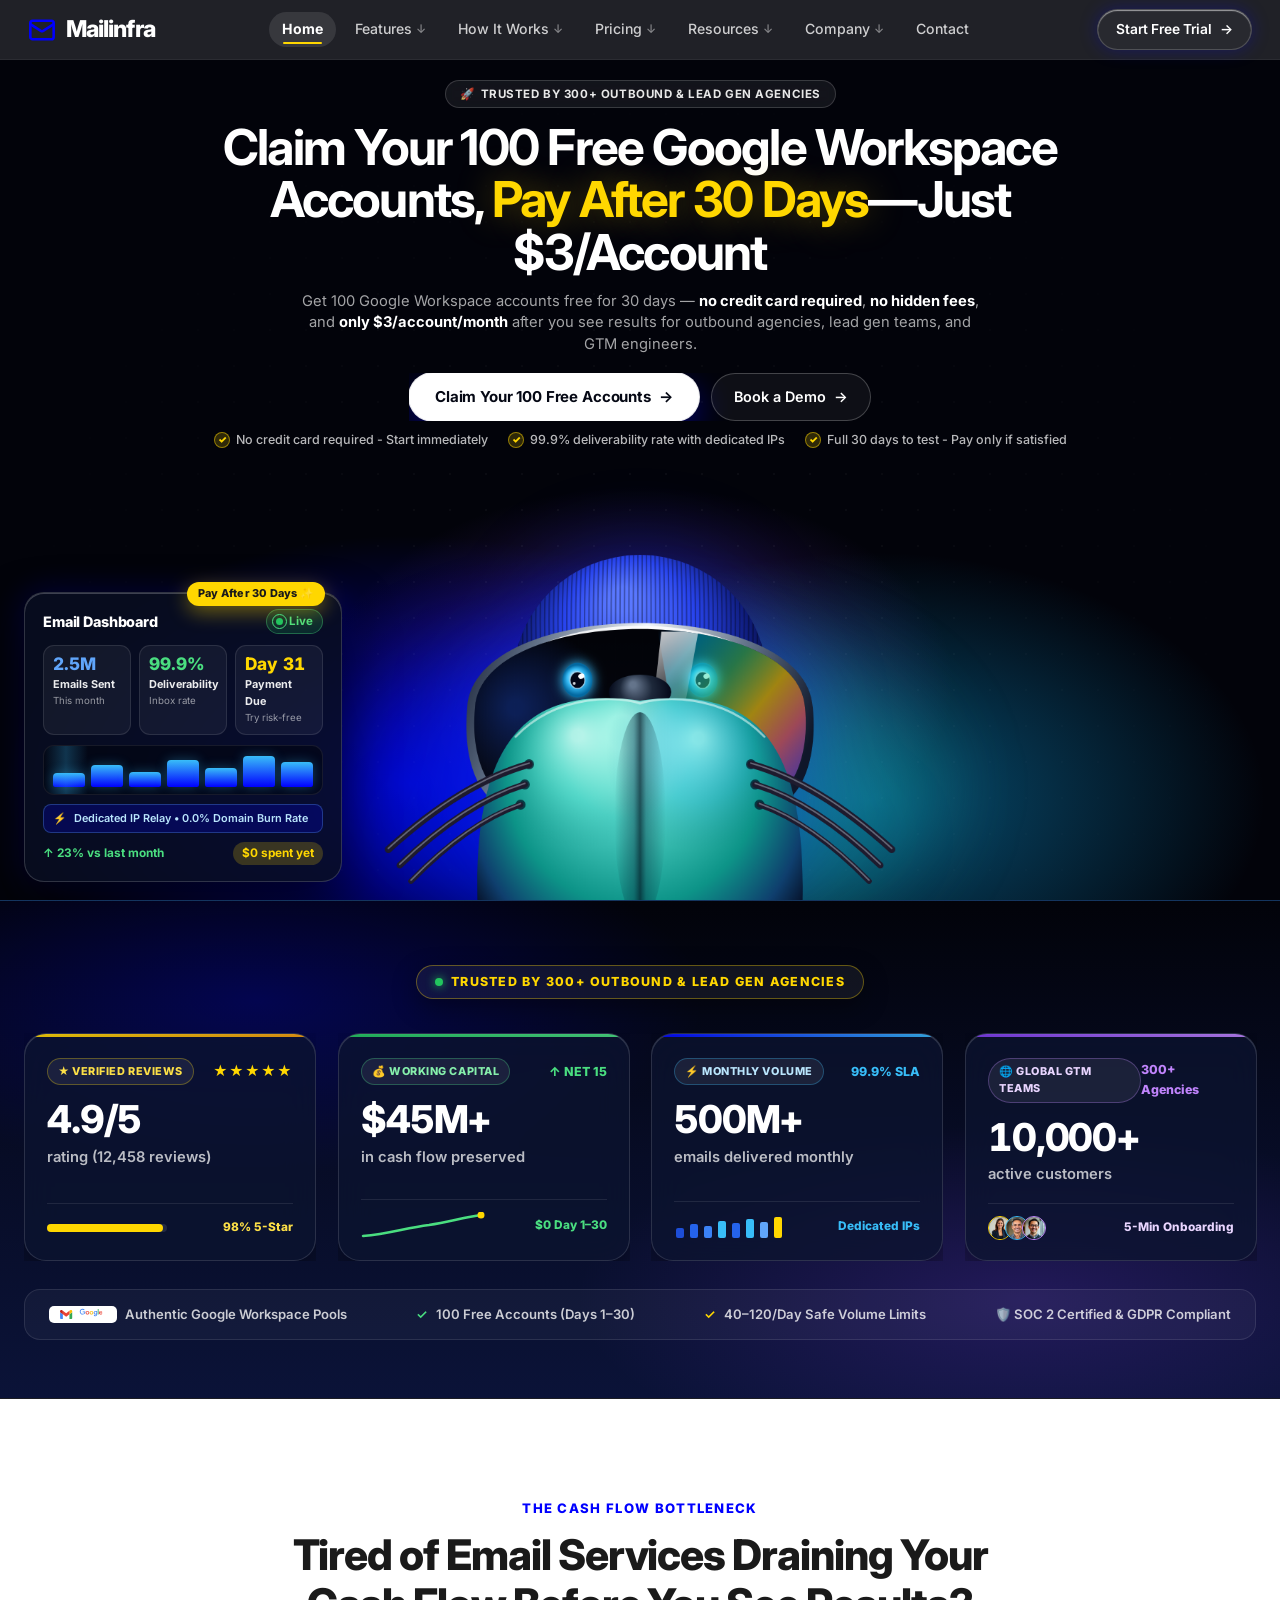
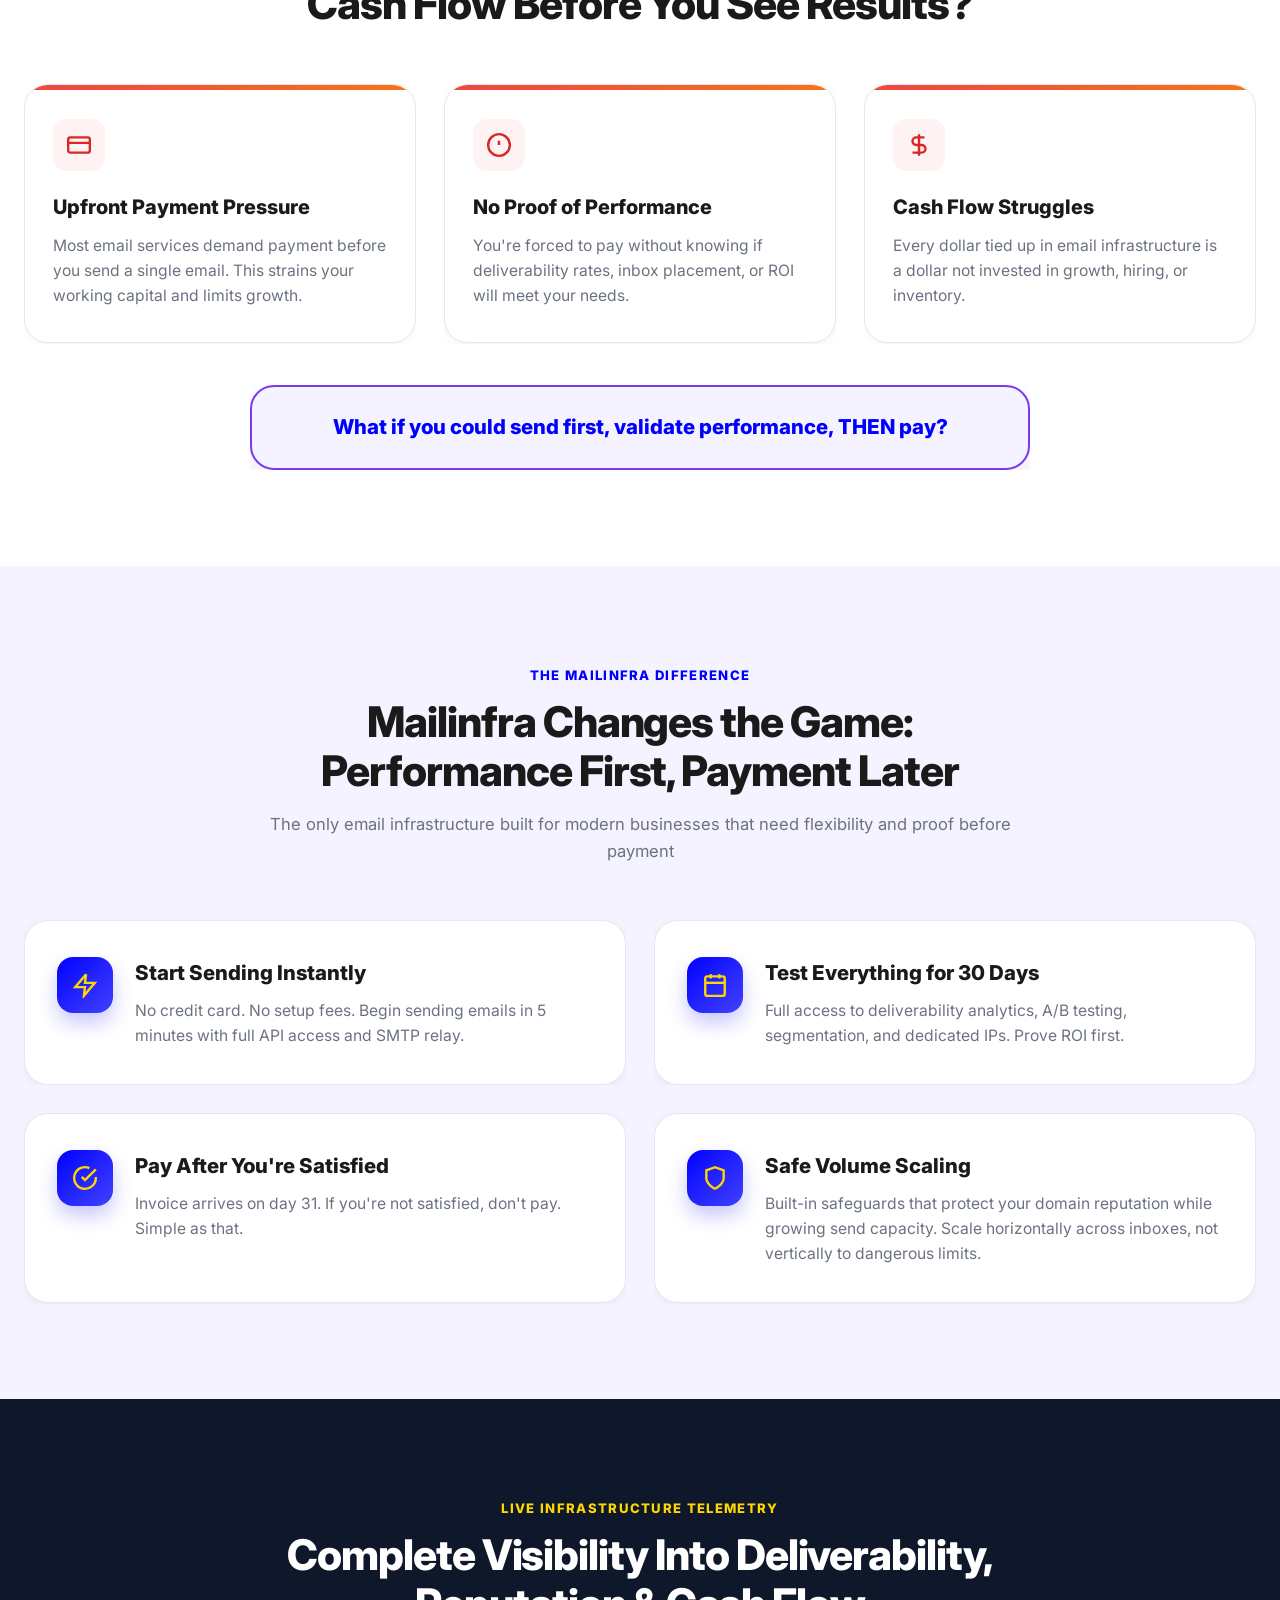
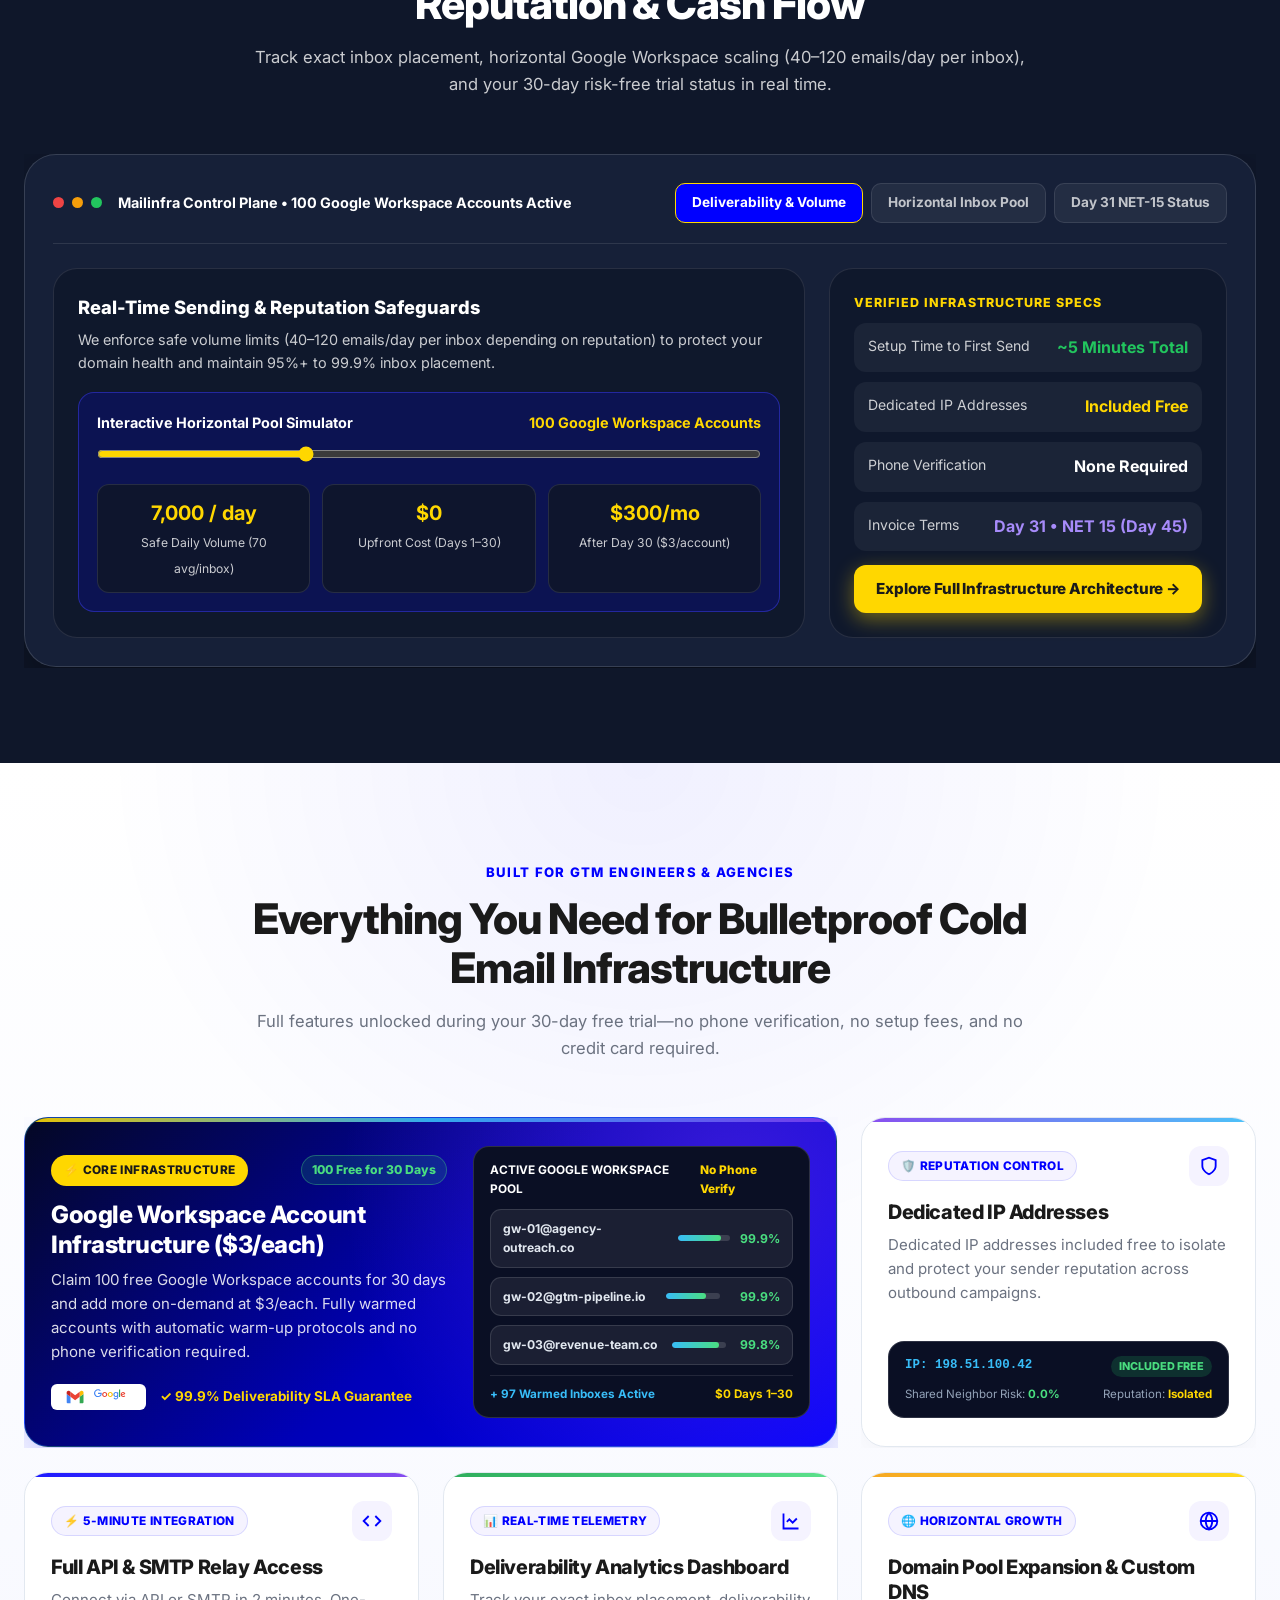
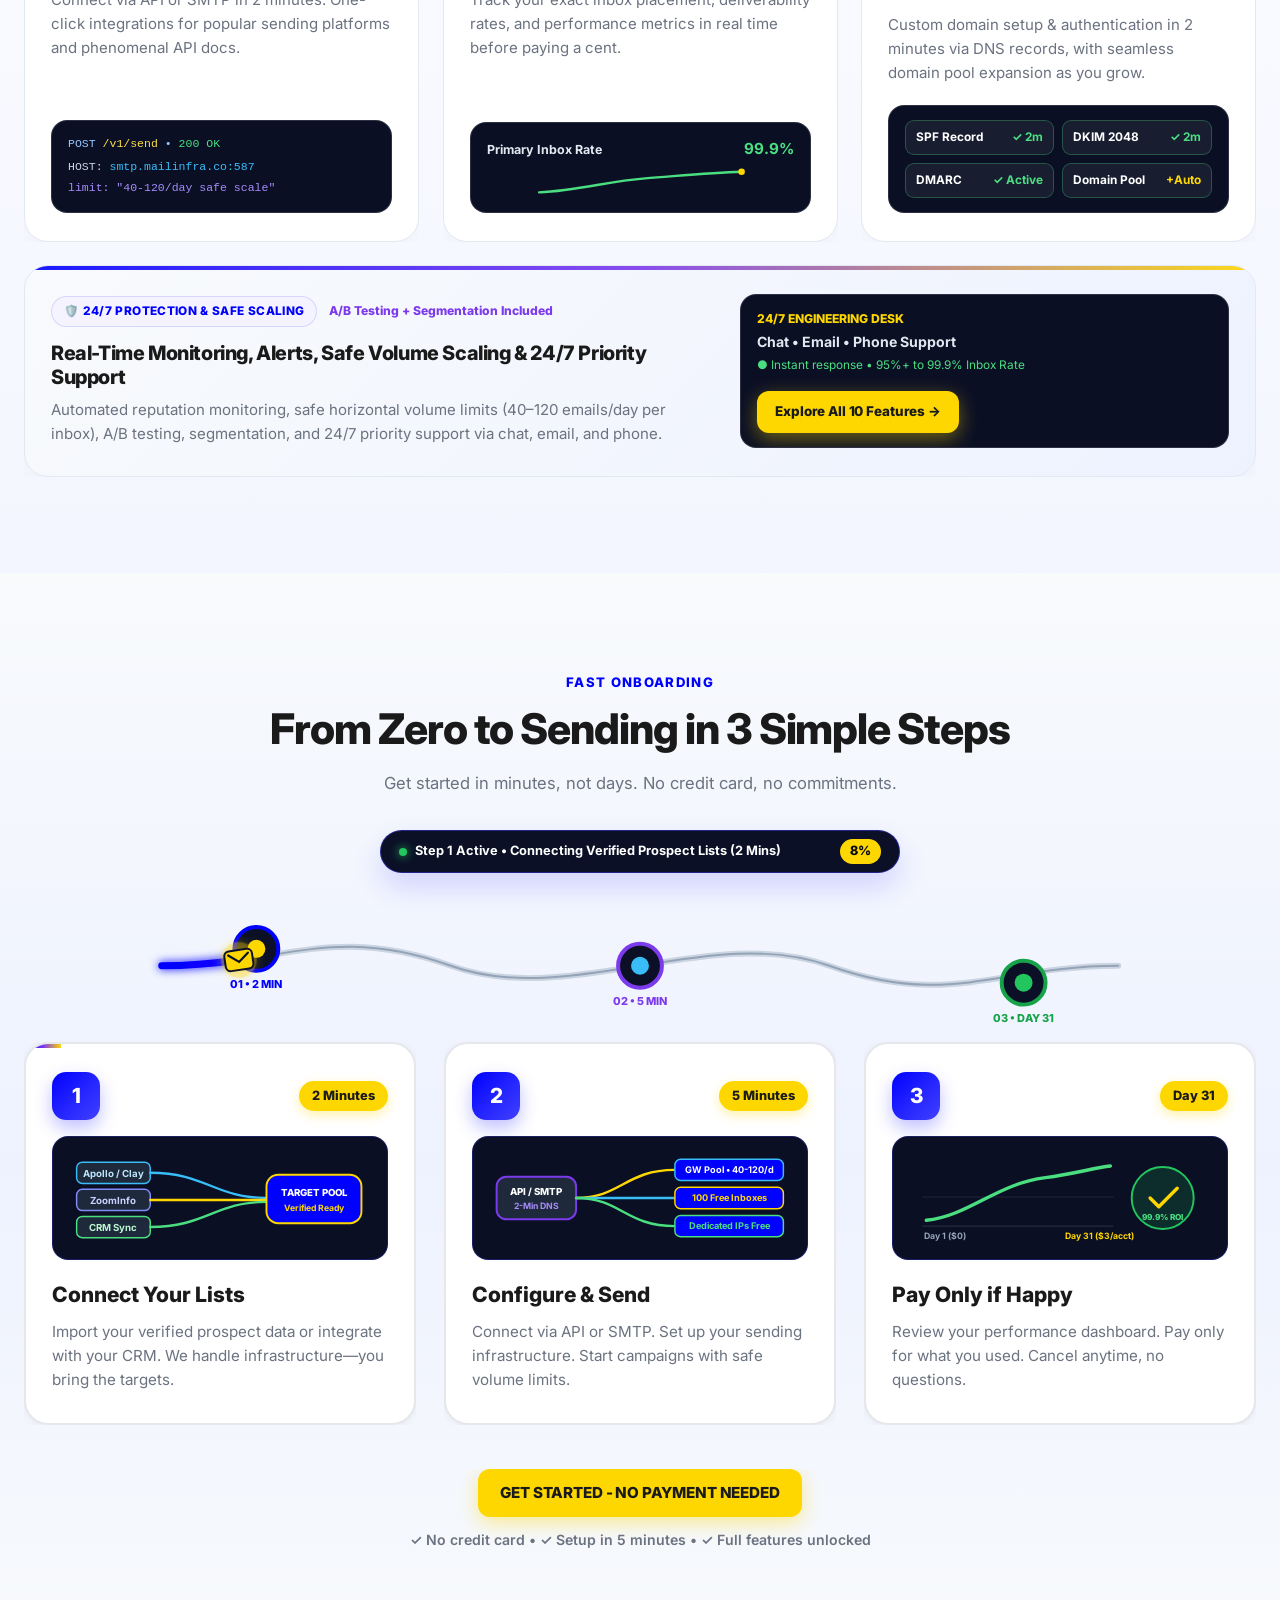
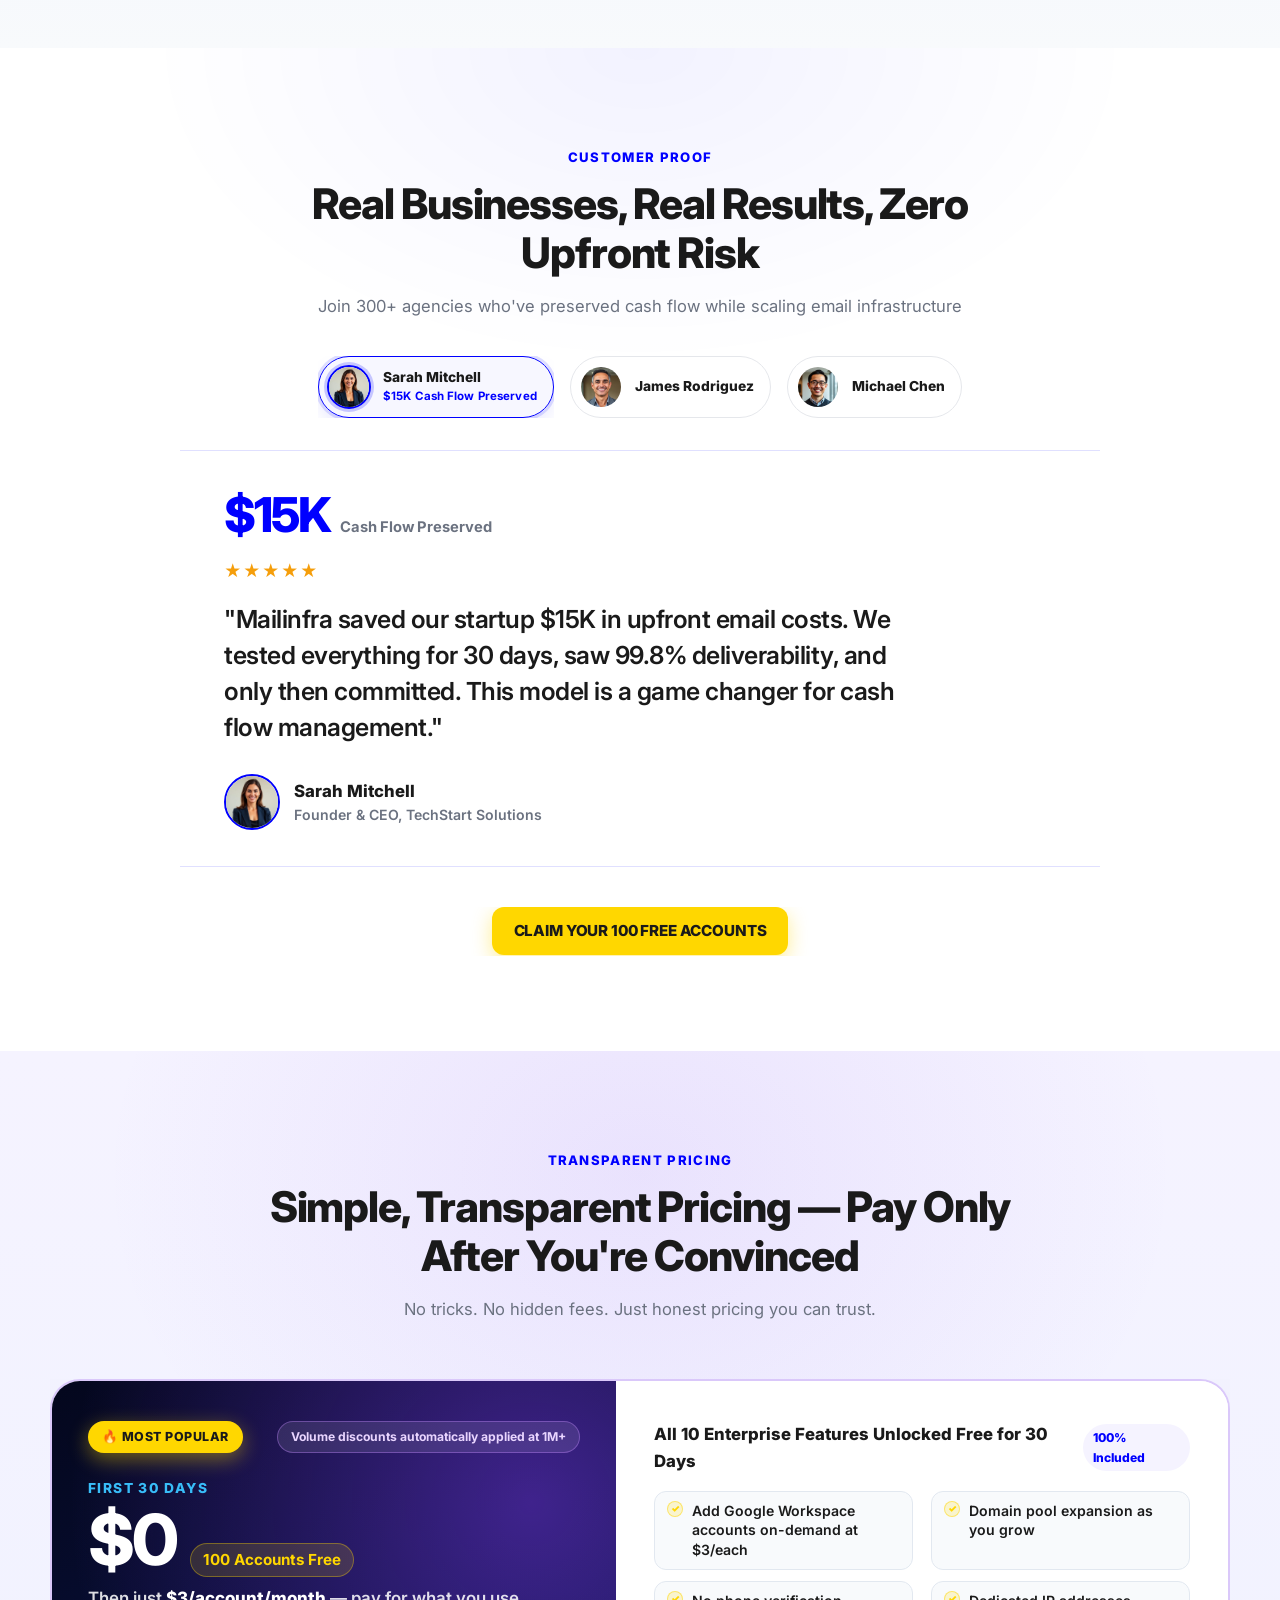
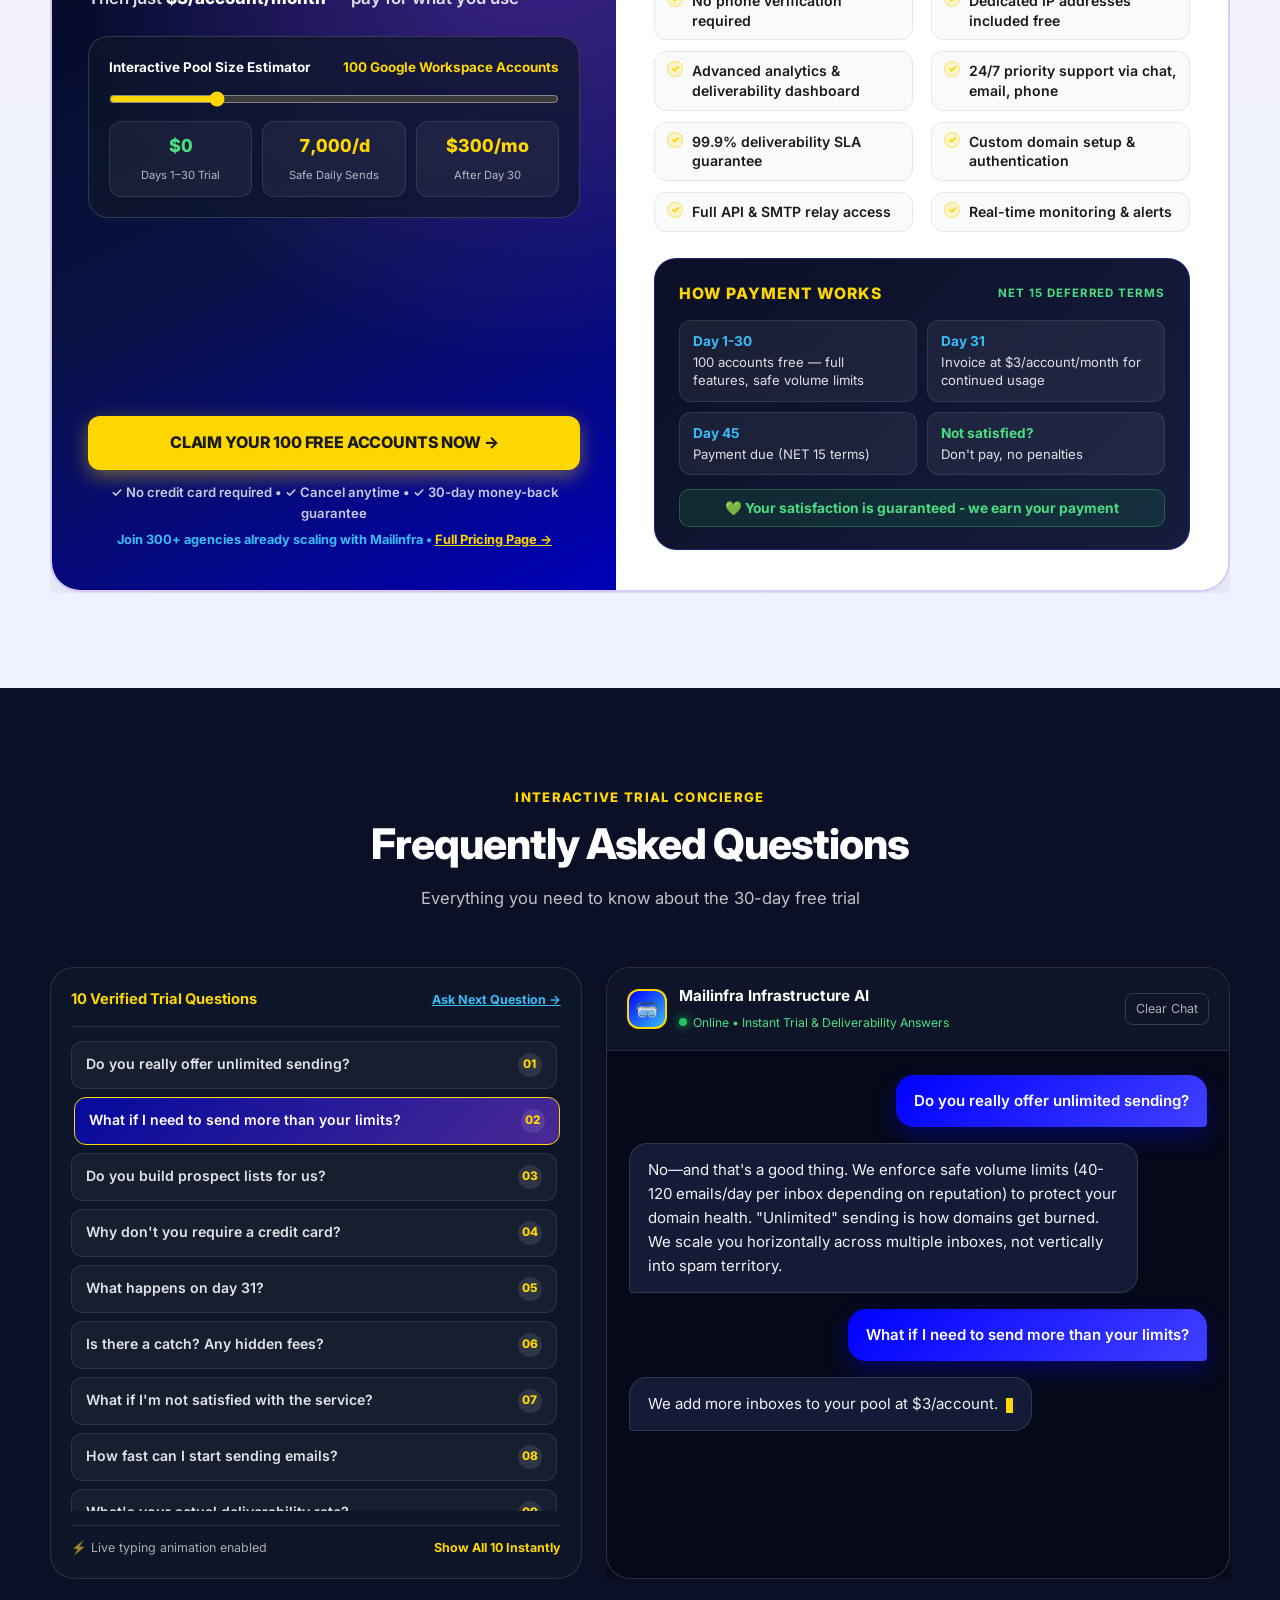
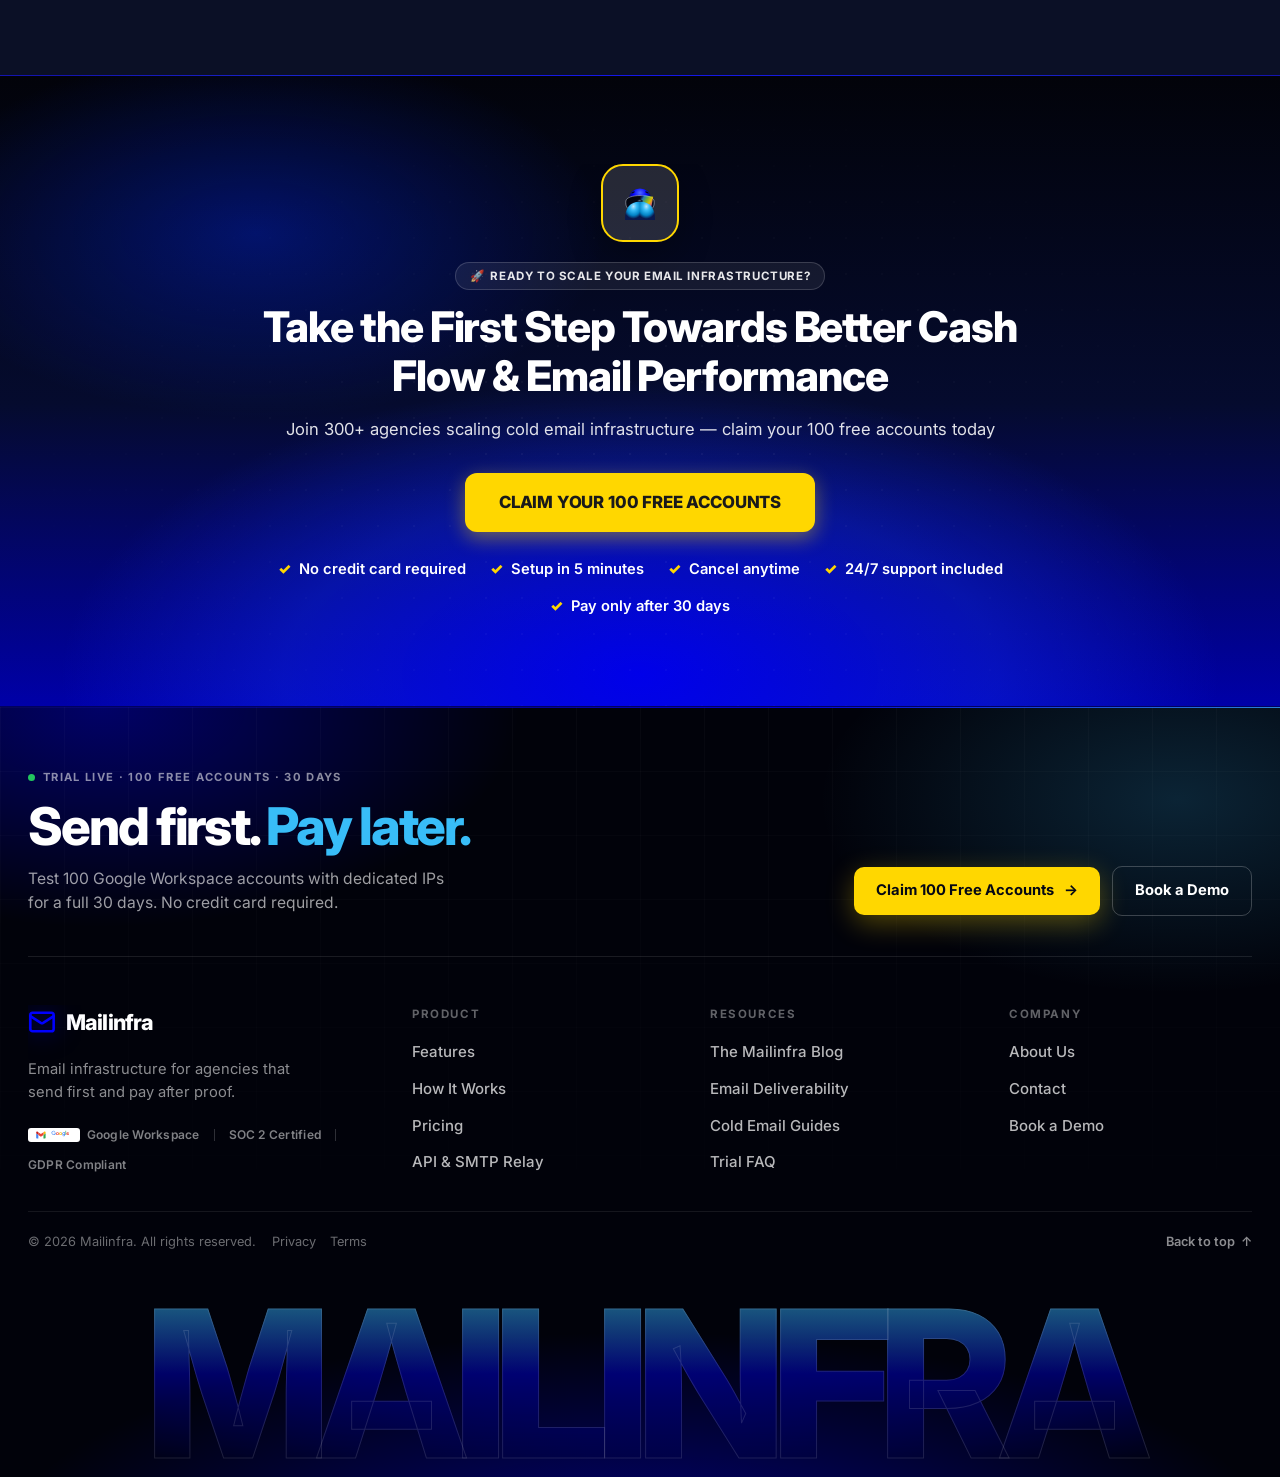
==== index.html @ 57cac015 "Launch Mailinfra marketing site with proof stage and scroll motion. Ship the static landing experien" ====
<!DOCTYPE html>
<html lang="en">
<head>
  <meta charset="UTF-8">
  <meta name="viewport" content="width=device-width, initial-scale=1.0">
  <title>Mailinfra — Claim Your 100 Free Google Workspace Accounts, Pay After 30 Days</title>
  <meta name="description" content="Get 100 Google Workspace accounts free for 30 days. No credit card required. No hidden fees. Only $3/account/month after you see results. 99.9% deliverability rate with dedicated IPs.">
  <meta name="theme-color" content="#0000FF">
  <link rel="icon" href="assets/logo/favicon.svg" type="image/svg+xml">
  <link rel="alternate icon" href="assets/logo/favicon.ico">
  <link rel="preconnect" href="https://fonts.googleapis.com">
  <link rel="preconnect" href="https://fonts.gstatic.com" crossorigin>
  <link href="https://fonts.googleapis.com/css2?family=Inter:wght@400;500;600;700;800&display=swap" rel="stylesheet">
  <link rel="stylesheet" href="assets/css/scroll-motion.css">
  <style>
    @font-face {
      font-family: 'InterLocal';
      src: url('assets/fonts/inter-var.woff2') format('woff2');
      font-weight: 100 900;
      font-display: swap;
    }

    :root {
      /* Original Mailinfra Brand Palette */
      --brand-primary: #0000FF;
      --brand-primary-secondary: #4040FF;
      --brand-primary-deep: #070A29;
      --brand-accent: #FFD700;
      --brand-accent-hover: #FFC700;
      --brand-purple: #7C3AED;
      --brand-purple-deep: #5B21B6;
      --bg-main: #FFFFFF;
      --bg-secondary: #F5F3FF;
      --bg-neutral: #F8F9FA;
      --bg-footer: #0F172A;
      --text-primary: #1A1A1A;
      --text-secondary: #6B7280;
      --text-on-dark: #FFFFFF;
      --text-muted-dark: rgba(255, 255, 255, 0.78);
      --border-subtle: #E5E7EB;
      --border-purple: #7C3AED;
      --status-green: #22C55E;
      --status-green-dark: #16A34A;
      --status-green-bg: #DCFCE7;

      /* Original Gradients */
      --grad-primary: linear-gradient(135deg, #0000FF 0%, #2424FF 52%, #4040FF 100%);
      --grad-hero-mesh: radial-gradient(circle at 82% 28%, rgba(124, 58, 237, 0.42) 0%, transparent 48%),
                        radial-gradient(circle at 18% 80%, rgba(255, 215, 0, 0.18) 0%, transparent 42%),
                        linear-gradient(135deg, #0000D6 0%, #0000FF 48%, #4040FF 100%);
      --grad-purple: linear-gradient(135deg, #7C3AED 0%, #5B21B6 100%);
      --grad-gold: linear-gradient(135deg, #FFE34D 0%, #FFD700 60%, #FFC700 100%);

      /* Shadows & Radii */
      --shadow-sm: 0 2px 8px rgba(15, 23, 42, 0.05);
      --shadow-md: 0 10px 30px -6px rgba(15, 23, 42, 0.08);
      --shadow-xl: 0 24px 48px -12px rgba(0, 0, 255, 0.14);
      --shadow-2xl: 0 32px 64px -16px rgba(15, 23, 42, 0.28);
      --shadow-gold: 0 6px 20px rgba(255, 215, 0, 0.42);
      --shadow-gold-hover: 0 12px 28px rgba(255, 215, 0, 0.58);
      --radius-md: 12px;
      --radius-lg: 16px;
      --radius-xl: 24px;
      --radius-2xl: 32px;
      --container-max: 1280px;
    }

    @media (prefers-reduced-motion: no-preference) {
      @view-transition {
        navigation: auto;
      }
      ::view-transition-old(root) {
        animation: 0.28s cubic-bezier(0.4, 0, 0.2, 1) both vt-fade-out;
      }
      ::view-transition-new(root) {
        animation: 0.34s cubic-bezier(0.16, 1, 0.3, 1) both vt-fade-in;
      }
    }

    @keyframes vt-fade-out {
      to { opacity: 0; transform: translateY(-8px); }
    }
    @keyframes vt-fade-in {
      from { opacity: 0; transform: translateY(10px); }
    }

    *, *::before, *::after {
      box-sizing: border-box;
      margin: 0;
      padding: 0;
    }

    html {
      scroll-behavior: smooth;
      font-family: 'Inter', 'InterLocal', -apple-system, BlinkMacSystemFont, 'Segoe UI', sans-serif;
      color: var(--text-primary);
      background-color: var(--bg-main);
      -webkit-font-smoothing: antialiased;
      -moz-osx-font-smoothing: grayscale;
    }

    body {
      overflow-x: hidden;
      line-height: 1.6;
      background-color: var(--bg-main);
    }

    a {
      color: inherit;
      text-decoration: none;
    }

    img, svg {
      max-width: 100%;
      display: block;
    }

    button {
      font: inherit;
      cursor: pointer;
      border: none;
      background: none;
    }

    /* Accessibility Focus States */
    :focus-visible {
      outline: 3px solid var(--brand-accent);
      outline-offset: 3px;
    }

    .skip-link {
      position: absolute;
      top: -100px;
      left: 16px;
      background: var(--brand-accent);
      color: var(--text-primary);
      font-weight: 800;
      padding: 10px 18px;
      border-radius: var(--radius-md);
      z-index: 9999;
      transition: top 0.2s;
    }
    .skip-link:focus {
      top: 12px;
    }

    /* Scroll Progress Indicator */
    .scroll-progress {
      position: fixed;
      top: 0;
      left: 0;
      width: 100%;
      height: 3px;
      background: linear-gradient(90deg, var(--brand-accent), var(--brand-purple), var(--brand-primary));
      transform-origin: 0 50%;
      transform: scaleX(0);
      z-index: 2000;
      pointer-events: none;
    }

    .container {
      width: 100%;
      max-width: var(--container-max);
      margin-inline: auto;
      padding-inline: 24px;
    }

    /* 1. SEAMLESS DARK WALRUS-STYLE NAVIGATION (FLUSH AT TOP OF VIEWPORT) */
    .announcement-bar {
      display: none;
    }

    .site-header {
      position: sticky;
      top: 0;
      z-index: 1000;
      height: 60px;
      background: rgba(2, 3, 10, 0.88);
      backdrop-filter: blur(20px);
      -webkit-backdrop-filter: blur(20px);
      border-bottom: 1px solid rgba(255, 255, 255, 0.05);
      transition: background-color 0.25s, box-shadow 0.25s, border-color 0.25s;
    }
    .site-header.is-scrolled {
      background: rgba(2, 4, 12, 0.96);
      border-bottom-color: rgba(255, 255, 255, 0.12);
      box-shadow: 0 14px 34px -10px rgba(0, 0, 0, 0.65);
    }
    .header-inner {
      max-width: var(--container-max);
      height: 100%;
      margin: 0 auto;
      padding: 0 28px;
      display: flex;
      align-items: center;
      justify-content: space-between;
      gap: 20px;
    }
    .site-logo {
      display: inline-flex;
      align-items: center;
      gap: 10px;
      font-size: 1.45rem;
      font-weight: 800;
      letter-spacing: -0.04em;
      color: #FFFFFF;
      flex-shrink: 0;
    }
    .site-logo svg {
      width: 28px;
      height: 28px;
      color: var(--brand-primary);
      transition: transform 0.25s cubic-bezier(0.34, 1.56, 0.64, 1);
    }
    .site-logo:hover svg {
      transform: scale(1.1) rotate(-4deg);
    }

    .site-nav {
      display: flex;
      align-items: center;
      gap: 14px;
    }
    .site-menu {
      list-style: none;
      display: flex;
      align-items: center;
      gap: 6px;
    }
    .site-menu a {
      display: inline-flex;
      align-items: center;
      gap: 4px;
      padding: 6px 13px;
      border-radius: 999px;
      font-size: 0.88rem;
      font-weight: 500;
      color: rgba(255, 255, 255, 0.78);
      position: relative;
      transition: color 0.2s, background-color 0.2s;
    }
    .site-menu a .nav-arrow {
      font-size: 0.74rem;
      opacity: 0.6;
      transition: transform 0.2s, opacity 0.2s;
    }
    .site-menu a:hover {
      color: #FFFFFF;
      background: rgba(255, 255, 255, 0.08);
    }
    .site-menu a:hover .nav-arrow {
      transform: translateY(2px);
      opacity: 1;
    }
    .site-menu a[aria-current="page"] {
      color: #FFFFFF;
      font-weight: 700;
      background: rgba(255, 255, 255, 0.1);
    }
    .site-menu a[aria-current="page"]::after {
      content: "";
      position: absolute;
      bottom: 3px;
      left: 14px;
      right: 14px;
      height: 2px;
      border-radius: 2px;
      background: var(--brand-accent);
    }

    .header-actions {
      display: flex;
      align-items: center;
      gap: 12px;
    }

    /* Rim-Lit Dark Pill Button (Walrus Header Style) */
    .btn-header-pill {
      display: inline-flex;
      align-items: center;
      gap: 8px;
      padding: 8px 18px;
      border-radius: 999px;
      background: rgba(255, 255, 255, 0.04);
      color: #FFFFFF;
      font-size: 0.86rem;
      font-weight: 600;
      border: 1px solid rgba(255, 255, 255, 0.18);
      box-shadow: inset 0 1px 1px rgba(255, 255, 255, 0.55), 0 0 18px rgba(0, 0, 255, 0.25);
      transition: all 0.22s ease;
    }
    .btn-header-pill:hover {
      background: rgba(255, 255, 255, 0.12);
      border-color: var(--brand-accent);
      box-shadow: inset 0 1px 2px var(--brand-accent), 0 0 24px rgba(255, 215, 0, 0.35);
      transform: translateY(-1px);
    }

    .btn {
      display: inline-flex;
      align-items: center;
      justify-content: center;
      gap: 10px;
      min-height: 46px;
      padding: 12px 22px;
      border-radius: var(--radius-md);
      font-weight: 800;
      font-size: 0.95rem;
      letter-spacing: -0.01em;
      transition: transform 0.22s cubic-bezier(0.34, 1.56, 0.64, 1), box-shadow 0.22s, background-color 0.2s, border-color 0.2s;
      cursor: pointer;
      white-space: nowrap;
    }
    .btn-gold {
      background: var(--brand-accent);
      color: var(--text-primary);
      box-shadow: var(--shadow-gold);
    }
    .btn-gold:hover {
      background: var(--brand-accent-hover);
      transform: translateY(-2px);
      box-shadow: var(--shadow-gold-hover);
    }
    .btn-ghost-white {
      border: 1.5px solid rgba(255, 255, 255, 0.26);
      background: rgba(255, 255, 255, 0.05);
      color: var(--text-on-dark);
      backdrop-filter: blur(8px);
    }
    .btn-ghost-white:hover {
      background: rgba(255, 255, 255, 0.14);
      border-color: rgba(255, 255, 255, 0.65);
      transform: translateY(-2px);
    }
    .btn-blue {
      background: var(--grad-primary);
      color: var(--text-on-dark);
      box-shadow: 0 10px 24px rgba(0, 0, 255, 0.28);
    }
    .btn-blue:hover {
      transform: translateY(-2px);
      box-shadow: 0 16px 32px rgba(0, 0, 255, 0.38);
    }

    .menu-toggle {
      display: none;
      align-items: center;
      gap: 8px;
      padding: 7px 12px;
      border-radius: 10px;
      border: 1px solid rgba(255, 255, 255, 0.22);
      background: rgba(255, 255, 255, 0.08);
      color: #FFFFFF;
      font-weight: 700;
      font-size: 0.86rem;
    }

    /* 2. SINGLE-SCREEN (100DVH) WALRUS-STYLE HERO WITH BOTTOM-PEEKING 3D VISOR MASCOT */
    .hero-section {
      position: relative;
      background-color: #02030A;
      background-image:
        radial-gradient(ellipse 45% 42% at 32% 86%, rgba(0, 0, 255, 0.64) 0%, transparent 70%),
        radial-gradient(ellipse 44% 42% at 68% 88%, rgba(14, 165, 233, 0.48) 0%, transparent 70%),
        radial-gradient(ellipse 36% 34% at 50% 74%, rgba(124, 58, 237, 0.44) 0%, transparent 68%);
      color: var(--text-on-dark);
      height: calc(100vh - 60px);
      height: calc(100dvh - 60px);
      min-height: 520px;
      max-height: 960px;
      padding: clamp(10px, 2.2vh, 26px) 0 0;
      overflow: hidden;
      display: flex;
      flex-direction: column;
      justify-content: space-between;
    }
    .hero-grid-bg {
      position: absolute;
      inset: 0;
      background-image:
        radial-gradient(rgba(255, 255, 255, 0.09) 1px, transparent 1px);
      background-size: 36px 36px;
      mask-image: radial-gradient(ellipse at 50% 65%, black 15%, transparent 72%);
      opacity: 0.45;
      pointer-events: none;
    }
    .hero-center-stack {
      position: relative;
      z-index: 5;
      max-width: 920px;
      margin: 0 auto;
      text-align: center;
      display: flex;
      flex-direction: column;
      align-items: center;
      flex-shrink: 0;
    }
    .hero-badge {
      display: inline-flex;
      align-items: center;
      gap: 6px;
      padding: 4px 14px;
      border-radius: 999px;
      background: rgba(255, 255, 255, 0.07);
      border: 1px solid rgba(255, 255, 255, 0.16);
      backdrop-filter: blur(10px);
      font-size: 0.72rem;
      font-weight: 700;
      letter-spacing: 0.05em;
      color: rgba(255, 255, 255, 0.9);
      margin-bottom: clamp(8px, 1.4vh, 14px);
    }
    .hero-title {
      font-size: clamp(1.85rem, min(4.1vw, 5.5vh), 3.65rem);
      font-weight: 700;
      line-height: 1.06;
      letter-spacing: -0.036em;
      color: #FFFFFF;
      margin-bottom: clamp(8px, 1.4vh, 14px);
      max-width: 880px;
    }
    .hero-highlight {
      color: var(--brand-accent);
      text-shadow: 0 0 36px rgba(255, 215, 0, 0.35);
    }
    .hero-sub-1 {
      font-size: clamp(0.88rem, min(1.15vw, 1.95vh), 1.08rem);
      color: rgba(255, 255, 255, 0.64);
      font-weight: 400;
      line-height: 1.45;
      margin-bottom: clamp(10px, 2vh, 18px);
      max-width: 680px;
    }
    .hero-sub-1 strong {
      color: #FFFFFF;
      font-weight: 700;
    }
    .hero-ctas {
      display: flex;
      flex-wrap: wrap;
      align-items: center;
      justify-content: center;
      gap: 12px;
      margin-bottom: clamp(6px, 1vh, 10px);
    }
    /* High-Contrast Pill Primary CTA matching Walrus "Start building ->" */
    .btn-walrus-pill {
      display: inline-flex;
      align-items: center;
      justify-content: center;
      gap: 8px;
      min-height: clamp(40px, 5.6vh, 48px);
      padding: 8px 26px;
      border-radius: 999px;
      background: #FFFFFF;
      color: #050814;
      font-weight: 700;
      font-size: 0.94rem;
      letter-spacing: -0.01em;
      box-shadow: 0 0 0 1px rgba(255, 255, 255, 0.9), 0 12px 32px rgba(0, 0, 255, 0.42);
      transition: transform 0.22s cubic-bezier(0.34, 1.56, 0.64, 1), background-color 0.2s, box-shadow 0.22s;
    }
    .btn-walrus-pill:hover {
      background: var(--brand-accent);
      color: #050814;
      transform: translateY(-2px) scale(1.02);
      box-shadow: 0 16px 40px rgba(255, 215, 0, 0.48);
    }
    .btn-walrus-secondary {
      display: inline-flex;
      align-items: center;
      justify-content: center;
      gap: 8px;
      min-height: clamp(40px, 5.6vh, 48px);
      padding: 8px 22px;
      border-radius: 999px;
      border: 1px solid rgba(255, 255, 255, 0.22);
      background: rgba(255, 255, 255, 0.05);
      color: #FFFFFF;
      font-weight: 600;
      font-size: 0.9rem;
      backdrop-filter: blur(10px);
      transition: all 0.22s ease;
    }
    .btn-walrus-secondary:hover {
      background: rgba(255, 255, 255, 0.14);
      border-color: rgba(255, 255, 255, 0.5);
      transform: translateY(-2px);
    }
    .hero-checks {
      list-style: none;
      display: flex;
      flex-wrap: wrap;
      justify-content: center;
      gap: 6px 20px;
      color: rgba(255, 255, 255, 0.72);
      font-size: 0.78rem;
      font-weight: 500;
    }
    .hero-checks li {
      display: inline-flex;
      align-items: center;
      gap: 6px;
    }
    .check-circle {
      width: 16px;
      height: 16px;
      border-radius: 50%;
      background: rgba(255, 215, 0, 0.18);
      color: var(--brand-accent);
      border: 1px solid rgba(255, 215, 0, 0.5);
      display: inline-flex;
      align-items: center;
      justify-content: center;
      font-weight: 900;
      font-size: 0.62rem;
      flex-shrink: 0;
    }

    /* BOTTOM CENTER STAGE: 3D VISOR MASCOT + ANIMATING EMAIL DASHBOARD */
    .hero-visual-stage {
      position: relative;
      width: 100%;
      max-width: 1280px;
      flex: 1;
      min-height: 0;
      margin: 0 auto;
      display: flex;
      align-items: flex-end;
      justify-content: center;
      perspective: 1400px;
    }

    /* Animating Email Dashboard Card in Hero Section */
    .hero-dashboard-card {
      position: absolute;
      left: 24px;
      bottom: 18px;
      width: 318px;
      background: rgba(9, 14, 34, 0.86);
      backdrop-filter: blur(20px);
      -webkit-backdrop-filter: blur(20px);
      color: #FFFFFF;
      border-radius: 20px;
      padding: 16px 18px;
      box-shadow:
        0 24px 52px rgba(0, 0, 0, 0.68),
        0 0 32px rgba(0, 0, 255, 0.24),
        inset 0 1px 0 rgba(255, 255, 255, 0.22);
      border: 1px solid rgba(255, 255, 255, 0.16);
      z-index: 6;
      transform-style: preserve-3d;
      transition: transform 0.35s cubic-bezier(0.16, 1, 0.3, 1), border-color 0.3s ease, box-shadow 0.3s ease;
    }
    @media (prefers-reduced-motion: no-preference) {
      .hero-dashboard-card {
        animation: dash-float 4.8s ease-in-out infinite;
      }
    }
    @keyframes dash-float {
      0%, 100% { transform: translateY(0px) rotateY(7deg) rotateX(2deg); }
      50% { transform: translateY(-7px) rotateY(4deg) rotateX(1deg); }
    }
    .hero-dashboard-card:hover {
      border-color: var(--brand-accent);
      box-shadow:
        0 28px 60px rgba(0, 0, 0, 0.78),
        0 0 40px rgba(255, 215, 0, 0.28);
    }
    .dash-floating-pill {
      position: absolute;
      top: -11px;
      right: 16px;
      background: var(--brand-accent);
      color: var(--text-primary);
      font-weight: 800;
      font-size: 0.68rem;
      padding: 3px 11px;
      border-radius: 999px;
      box-shadow: var(--shadow-gold);
      letter-spacing: 0.02em;
    }
    .dash-header {
      display: flex;
      align-items: center;
      justify-content: space-between;
      margin-bottom: 11px;
    }
    .dash-title {
      font-weight: 800;
      font-size: 0.9rem;
      color: #FFFFFF;
      letter-spacing: -0.01em;
    }
    .dash-live {
      display: inline-flex;
      align-items: center;
      gap: 6px;
      font-size: 0.72rem;
      font-weight: 700;
      color: #4ADE80;
      background: rgba(34, 197, 94, 0.16);
      border: 1px solid rgba(74, 222, 128, 0.35);
      padding: 2px 9px;
      border-radius: 999px;
    }
    .live-ping {
      position: relative;
      width: 7px;
      height: 7px;
      border-radius: 50%;
      background: #22C55E;
    }
    @media (prefers-reduced-motion: no-preference) {
      .live-ping::after {
        content: "";
        position: absolute;
        inset: -4px;
        border-radius: 50%;
        border: 1.5px solid #4ADE80;
        animation: sonar-ping 1.6s cubic-bezier(0, 0, 0.2, 1) infinite;
      }
    }
    @keyframes sonar-ping {
      0% { transform: scale(0.6); opacity: 1; }
      100% { transform: scale(2); opacity: 0; }
    }
    .dash-kpis {
      display: grid;
      grid-template-columns: repeat(3, 1fr);
      gap: 8px;
      margin-bottom: 10px;
    }
    .dash-kpi {
      background: rgba(255, 255, 255, 0.05);
      border: 1px solid rgba(255, 255, 255, 0.1);
      border-radius: 11px;
      padding: 8px 9px;
      position: relative;
      overflow: hidden;
    }
    .dash-kpi-val {
      font-size: 1.08rem;
      font-weight: 800;
      line-height: 1.15;
      font-variant-numeric: tabular-nums;
    }
    .dash-kpi-val.blue { color: #60A5FA; }
    .dash-kpi-val.green { color: #4ADE80; }
    .dash-kpi-val.purple { color: var(--brand-accent); }
    .dash-kpi-label {
      font-size: 0.68rem;
      font-weight: 700;
      color: rgba(255, 255, 255, 0.92);
      margin-top: 2px;
    }
    .dash-kpi-sub {
      font-size: 0.61rem;
      color: rgba(255, 255, 255, 0.56);
    }
    .dash-bars {
      position: relative;
      height: 50px;
      display: grid;
      grid-template-columns: repeat(7, 1fr);
      align-items: end;
      gap: 6px;
      padding: 7px 9px;
      background: rgba(2, 4, 14, 0.58);
      border: 1px solid rgba(255, 255, 255, 0.08);
      border-radius: 11px;
      margin-bottom: 9px;
      overflow: hidden;
    }
    .dash-bar {
      width: 100%;
      height: var(--bar-h, 60%);
      background: linear-gradient(to top, #0000FF, #38BDF8);
      border-radius: 4px 4px 2px 2px;
      box-shadow: 0 0 12px rgba(56, 189, 248, 0.32);
      transform-origin: bottom;
    }
    @media (prefers-reduced-motion: no-preference) {
      .dash-bar {
        animation: bar-pulse 2.6s ease-in-out infinite;
        animation-delay: var(--bar-delay, 0s);
      }
      .dash-bars::after {
        content: "";
        position: absolute;
        top: 0;
        bottom: 0;
        width: 44px;
        background: linear-gradient(90deg, transparent, rgba(56, 189, 248, 0.25), transparent);
        animation: chart-scan 3.2s linear infinite;
        pointer-events: none;
      }
    }
    @keyframes bar-pulse {
      0%, 100% { transform: scaleY(0.88); filter: brightness(0.95); }
      50% { transform: scaleY(1.08); filter: brightness(1.3); }
    }
    @keyframes chart-scan {
      0% { left: -50px; }
      100% { left: 105%; }
    }
    .dash-live-ticker {
      display: flex;
      align-items: center;
      gap: 7px;
      background: rgba(0, 0, 255, 0.22);
      border: 1px solid rgba(96, 165, 250, 0.3);
      border-radius: 8px;
      padding: 5px 9px;
      margin-bottom: 9px;
      font-size: 0.68rem;
      font-weight: 600;
      color: #BAE6FD;
      white-space: nowrap;
      overflow: hidden;
      text-overflow: ellipsis;
    }
    .dash-footer {
      display: flex;
      align-items: center;
      justify-content: space-between;
      font-size: 0.74rem;
      font-weight: 700;
    }
    .dash-footer .trend { color: #4ADE80; }
    .dash-footer .spent {
      background: rgba(255, 215, 0, 0.2);
      color: var(--brand-accent);
      padding: 2px 9px;
      border-radius: 999px;
    }

    /* Giant Peeking 3D Mascot Stage */
    .mascot-stage {
      position: relative;
      width: min(640px, 90vw);
      height: 100%;
      max-height: clamp(220px, 46vh, 390px);
      transform-style: preserve-3d;
      display: flex;
      align-items: flex-end;
      justify-content: center;
      z-index: 4;
      cursor: pointer;
      user-select: none;
    }
    .mascot-aura {
      position: absolute;
      bottom: -60px;
      width: 640px;
      height: 340px;
      border-radius: 50%;
      background:
        radial-gradient(circle at 28% 55%, rgba(0, 20, 255, 0.75) 0%, transparent 58%),
        radial-gradient(circle at 72% 58%, rgba(20, 184, 166, 0.55) 0%, transparent 58%),
        radial-gradient(circle at 50% 38%, rgba(99, 102, 241, 0.42) 0%, transparent 62%);
      filter: blur(42px);
      transform: translateZ(-60px) scale(var(--aura-scale, 1));
      transition: transform 0.3s ease;
      pointer-events: none;
    }
    .mascot-rig {
      position: relative;
      width: 100%;
      height: 100%;
      transform-style: preserve-3d;
      transform: rotateX(var(--head-rx, 0deg)) rotateY(var(--head-ry, 0deg));
      display: flex;
      align-items: flex-end;
      justify-content: center;
    }
    .mascot-canvas {
      width: auto;
      height: 100%;
      max-width: 100%;
      display: block;
      filter: drop-shadow(0 -10px 36px rgba(0, 40, 255, 0.28));
    }
    .pulse-dot {
      width: 8px;
      height: 8px;
      border-radius: 50%;
      background: var(--status-green);
      box-shadow: 0 0 10px var(--status-green);
      display: inline-block;
    }

    /* 3. TRUST & SOCIAL PROOF — FUTURISTIC DARK TELEMETRY COMMAND HUB */
    .trust-section {
      position: relative;
      background: linear-gradient(180deg, #02030A 0%, #070C26 52%, #0B1338 100%);
      color: #FFFFFF;
      border-top: 1px solid rgba(56, 189, 248, 0.2);
      border-bottom: 1px solid rgba(255, 255, 255, 0.1);
      padding: 64px 0 58px;
      overflow: hidden;
    }
    .trust-section::before {
      content: "";
      position: absolute;
      inset: 0;
      background:
        radial-gradient(ellipse 50% 50% at 20% 20%, rgba(0, 0, 255, 0.25) 0%, transparent 70%),
        radial-gradient(ellipse 50% 50% at 80% 80%, rgba(124, 58, 237, 0.22) 0%, transparent 70%);
      pointer-events: none;
    }
    .trust-header-wrap {
      position: relative;
      z-index: 2;
      display: flex;
       flex-direction: column;
      align-items: center;
      text-align: center;
      margin-bottom: 34px;
    }
    .trust-eyebrow {
      display: inline-flex;
      align-items: center;
      gap: 8px;
      padding: 6px 18px;
      border-radius: 999px;
      background: rgba(255, 255, 255, 0.06);
      border: 1px solid rgba(255, 215, 0, 0.35);
      font-size: 0.78rem;
      font-weight: 800;
      letter-spacing: 0.1em;
      color: var(--brand-accent);
      text-transform: uppercase;
      box-shadow: 0 8px 24px rgba(0, 0, 0, 0.35);
    }
    .trust-stats-grid {
      position: relative;
      z-index: 2;
      display: grid;
      grid-template-columns: repeat(4, 1fr);
      gap: 22px;
    }
    .trust-stat-card {
      position: relative;
      background: rgba(13, 20, 48, 0.76);
      backdrop-filter: blur(16px);
      -webkit-backdrop-filter: blur(16px);
      border: 1px solid rgba(255, 255, 255, 0.13);
      border-radius: 22px;
      padding: 24px 22px 20px;
      text-align: left;
      box-shadow: 0 20px 44px rgba(0, 0, 0, 0.42), inset 0 1px 0 rgba(255, 255, 255, 0.16);
      transition: transform 0.3s cubic-bezier(0.16, 1, 0.3, 1), border-color 0.3s, box-shadow 0.3s;
      display: flex;
      flex-direction: column;
      justify-content: space-between;
      overflow: hidden;
    }
    .trust-stat-card::before {
      content: "";
      position: absolute;
      top: 0;
      left: 0;
      right: 0;
      height: 3px;
      background: var(--card-accent, linear-gradient(90deg, #0000FF, #38BDF8));
      opacity: 0.85;
    }
    .trust-stat-card:hover {
      transform: translateY(-6px);
      border-color: rgba(56, 189, 248, 0.55);
      box-shadow: 0 28px 56px rgba(0, 0, 0, 0.6), 0 0 32px rgba(0, 40, 255, 0.28);
    }
    .trust-card-top {
      display: flex;
      align-items: center;
      justify-content: space-between;
      margin-bottom: 14px;
    }
    .trust-tag {
      display: inline-flex;
      align-items: center;
      gap: 5px;
      font-size: 0.68rem;
      font-weight: 800;
      letter-spacing: 0.05em;
      text-transform: uppercase;
      padding: 4px 10px;
      border-radius: 999px;
      background: rgba(255, 255, 255, 0.07);
      color: rgba(255, 255, 255, 0.86);
      border: 1px solid rgba(255, 255, 255, 0.12);
    }
    .trust-stat-number {
      font-size: clamp(2.1rem, 3vw, 2.85rem);
      font-weight: 800;
      color: #FFFFFF;
      line-height: 1.05;
      letter-spacing: -0.03em;
      margin-bottom: 6px;
      font-variant-numeric: tabular-nums;
      display: flex;
      align-items: baseline;
      gap: 4px;
    }
    .trust-stat-number .accent-unit {
      color: var(--brand-accent);
      font-size: 0.65em;
    }
    .trust-stat-label {
      font-size: 0.92rem;
      font-weight: 600;
      color: rgba(255, 255, 255, 0.72);
      margin-bottom: 16px;
    }
    .trust-micro-viz {
      padding-top: 12px;
      border-top: 1px solid rgba(255, 255, 255, 0.09);
      display: flex;
      align-items: center;
      justify-content: space-between;
      gap: 10px;
    }
    .trust-compliance-bar {
      position: relative;
      z-index: 2;
      margin-top: 28px;
      padding: 14px 24px;
      border-radius: 16px;
      background: rgba(255, 255, 255, 0.04);
      border: 1px solid rgba(255, 255, 255, 0.1);
      display: flex;
      align-items: center;
      justify-content: space-between;
      flex-wrap: wrap;
      gap: 14px 24px;
      font-size: 0.82rem;
      font-weight: 600;
      color: rgba(255, 255, 255, 0.78);
    }
    .trust-compliance-item {
      display: inline-flex;
      align-items: center;
      gap: 8px;
    }

    /* SHARED SECTION HEADINGS */
    .section-pad {
      padding: 96px 0;
      position: relative;
    }
    .section-header {
      text-align: center;
      max-width: 780px;
      margin: 0 auto 56px;
    }
    .eyebrow {
      display: inline-flex;
      align-items: center;
      gap: 8px;
      font-size: 0.82rem;
      font-weight: 800;
      color: var(--brand-primary);
      letter-spacing: 0.1em;
      text-transform: uppercase;
      margin-bottom: 12px;
    }
    .section-title {
      font-size: clamp(1.9rem, 3.3vw, 3rem);
      font-weight: 800;
      line-height: 1.15;
      letter-spacing: -0.025em;
      color: var(--text-primary);
      margin-bottom: 16px;
    }
    .section-subtitle {
      font-size: clamp(1.02rem, 1.3vw, 1.18rem);
      color: var(--text-secondary);
    }

    /* 4. THE PROBLEM SECTION */
    .problem-grid {
      display: grid;
      grid-template-columns: repeat(3, 1fr);
      gap: 28px;
      margin-bottom: 42px;
    }
    .problem-card {
      background: var(--bg-main);
      border: 1.5px solid var(--border-subtle);
      border-radius: var(--radius-xl);
      padding: 34px 28px;
      position: relative;
      overflow: hidden;
      box-shadow: var(--shadow-sm);
      transition: transform 0.28s, box-shadow 0.28s, border-color 0.28s;
    }
    .problem-card::before {
      content: "";
      position: absolute;
      top: 0;
      left: 0;
      right: 0;
      height: 5px;
      background: linear-gradient(90deg, #EF4444, #F97316);
    }
    .problem-card:hover {
      transform: translateY(-6px);
      box-shadow: var(--shadow-md);
      border-color: #FCA5A5;
    }
    .problem-icon {
      width: 52px;
      height: 52px;
      border-radius: 14px;
      background: #FEF2F2;
      color: #DC2626;
      display: flex;
      align-items: center;
      justify-content: center;
      margin-bottom: 20px;
    }
    .problem-card h3 {
      font-size: 1.25rem;
      font-weight: 800;
      margin-bottom: 10px;
      color: var(--text-primary);
    }
    .problem-card p {
      color: var(--text-secondary);
      font-size: 0.98rem;
    }
    .problem-transition-banner {
      max-width: 780px;
      margin: 0 auto;
      background: var(--bg-secondary);
      border: 2px solid var(--brand-purple);
      border-radius: var(--radius-xl);
      padding: 24px 32px;
      text-align: center;
      font-size: clamp(1.12rem, 1.6vw, 1.38rem);
      font-weight: 800;
      color: var(--brand-primary);
      box-shadow: 0 12px 30px rgba(124, 58, 237, 0.12);
    }

    /* 5. THE MAILINFRA DIFFERENCE */
    .difference-section {
      background: var(--bg-secondary);
    }
    .difference-grid {
      display: grid;
      grid-template-columns: repeat(2, 1fr);
      gap: 28px;
    }
    .diff-card {
      background: var(--bg-main);
      border: 1.5px solid var(--border-subtle);
      border-radius: var(--radius-xl);
      padding: 36px 32px;
      display: flex;
      gap: 22px;
      align-items: flex-start;
      box-shadow: var(--shadow-sm);
      transition: transform 0.28s, box-shadow 0.28s, border-color 0.28s;
    }
    .diff-card:hover {
      transform: translateY(-6px);
      box-shadow: var(--shadow-xl);
      border-color: var(--brand-primary);
    }
    .diff-icon {
      width: 56px;
      height: 56px;
      border-radius: 16px;
      background: var(--grad-primary);
      color: var(--brand-accent);
      display: flex;
      align-items: center;
      justify-content: center;
      flex-shrink: 0;
      box-shadow: 0 10px 20px rgba(0, 0, 255, 0.22);
    }
    .diff-card h3 {
      font-size: 1.28rem;
      font-weight: 800;
      margin-bottom: 8px;
      color: var(--text-primary);
    }
    .diff-card p {
      color: var(--text-secondary);
      font-size: 0.98rem;
    }

    /* 6. PRODUCT DASHBOARD SHOWCASE (INTERACTIVE CONSOLE) */
    .showcase-section {
      background: var(--bg-footer);
      color: var(--text-on-dark);
    }
    .showcase-section .section-title {
      color: var(--text-on-dark);
    }
    .showcase-section .section-subtitle {
      color: var(--text-muted-dark);
    }
    .showcase-section .eyebrow {
      color: var(--brand-accent);
    }
    .console-shell {
      background: #162038;
      border: 1.5px solid rgba(255, 255, 255, 0.14);
      border-radius: var(--radius-2xl);
      padding: 28px;
      box-shadow: 0 32px 72px rgba(0, 0, 0, 0.45);
    }
    .console-toolbar {
      display: flex;
      align-items: center;
      justify-content: space-between;
      flex-wrap: wrap;
      gap: 16px;
      padding-bottom: 20px;
      border-bottom: 1px solid rgba(255, 255, 255, 0.1);
      margin-bottom: 24px;
    }
    .console-dots {
      display: flex;
      align-items: center;
      gap: 8px;
    }
    .console-dots span {
      width: 11px;
      height: 11px;
      border-radius: 50%;
    }
    .console-tabs {
      display: flex;
      gap: 8px;
      flex-wrap: wrap;
    }
    .console-tab {
      padding: 8px 16px;
      border-radius: 10px;
      font-size: 0.85rem;
      font-weight: 700;
      color: rgba(255, 255, 255, 0.72);
      background: rgba(255, 255, 255, 0.06);
      border: 1px solid rgba(255, 255, 255, 0.1);
      transition: all 0.2s;
    }
    .console-tab.active, .console-tab:hover {
      background: var(--brand-primary);
      color: var(--text-on-dark);
      border-color: var(--brand-accent);
    }
    .console-grid {
      display: grid;
      grid-template-columns: 1.35fr 0.65fr;
      gap: 24px;
    }
    .console-panel {
      background: rgba(15, 23, 42, 0.78);
      border: 1px solid rgba(255, 255, 255, 0.1);
      border-radius: var(--radius-xl);
      padding: 24px;
    }
    .scaler-control {
      margin-top: 18px;
      padding: 18px;
      border-radius: var(--radius-lg);
      background: rgba(0, 0, 255, 0.18);
      border: 1px solid rgba(64, 64, 255, 0.45);
    }
    .scaler-control label {
      display: flex;
      justify-content: space-between;
      font-weight: 700;
      font-size: 0.9rem;
      margin-bottom: 10px;
    }
    .scaler-range {
      width: 100%;
      accent-color: var(--brand-accent);
      cursor: pointer;
    }
    .scaler-readout {
      display: grid;
      grid-template-columns: repeat(3, 1fr);
      gap: 12px;
      margin-top: 14px;
    }
    .scaler-box {
      background: rgba(15, 23, 42, 0.9);
      padding: 12px;
      border-radius: 12px;
      text-align: center;
      border: 1px solid rgba(255, 255, 255, 0.1);
    }
    .scaler-box strong {
      display: block;
      font-size: 1.25rem;
      color: var(--brand-accent);
    }
    .scaler-box span {
      font-size: 0.76rem;
      color: var(--text-muted-dark);
    }

    /* 7. FEATURES OVERVIEW — ARCHITECTURAL BENTO GRID WITH LIVE UI SCHEMATICS */
    .features-overview-section {
      background: radial-gradient(ellipse 60% 50% at 50% 0%, rgba(0, 0, 255, 0.06) 0%, transparent 70%),
                  linear-gradient(180deg, #FFFFFF 0%, #F4F6FF 100%);
      position: relative;
    }
    .features-bento {
      display: grid;
      grid-template-columns: repeat(3, 1fr);
      gap: 24px;
    }
    .feature-tile {
      position: relative;
      background: #FFFFFF;
      border: 1.5px solid #E2E8F0;
      border-radius: 24px;
      padding: 28px 26px;
      transition: transform 0.32s cubic-bezier(0.16, 1, 0.3, 1), box-shadow 0.32s, border-color 0.28s;
      display: flex;
      flex-direction: column;
      justify-content: space-between;
      gap: 20px;
      box-shadow: 0 10px 30px -10px rgba(15, 23, 42, 0.06);
      overflow: hidden;
    }
    .feature-tile::before {
      content: "";
      position: absolute;
      top: 0;
      left: 0;
      right: 0;
      height: 4px;
      background: var(--tile-accent, linear-gradient(90deg, #0000FF, #38BDF8));
      opacity: 0.9;
    }
    .feature-tile:hover {
      transform: translateY(-7px);
      box-shadow: 0 26px 52px -14px rgba(0, 0, 255, 0.16);
      border-color: var(--brand-primary);
    }
    .feature-tile.featured {
      grid-column: span 2;
      background:
        radial-gradient(circle at 88% 20%, rgba(124, 58, 237, 0.45) 0%, transparent 52%),
        linear-gradient(135deg, #040824 0%, #0000B8 52%, #0000FF 100%);
      color: var(--text-on-dark);
      border-color: rgba(56, 189, 248, 0.35);
      display: grid;
      grid-template-columns: 1.08fr 0.92fr;
      gap: 26px;
      align-items: center;
      box-shadow: 0 28px 60px -16px rgba(0, 0, 255, 0.35);
    }
    .feature-tile.featured::before {
      background: linear-gradient(90deg, #FFD700, #38BDF8, #7C3AED);
    }
    .feature-tile.featured p {
      color: rgba(255, 255, 255, 0.86);
    }
    .feature-top-row {
      display: flex;
      align-items: center;
      justify-content: space-between;
      gap: 10px;
      margin-bottom: 14px;
    }
    .feature-tag {
      display: inline-flex;
      align-items: center;
      gap: 6px;
      font-size: 0.74rem;
      font-weight: 800;
      letter-spacing: 0.03em;
      text-transform: uppercase;
      padding: 5px 12px;
      border-radius: 999px;
      background: var(--bg-secondary);
      color: var(--brand-primary);
      border: 1px solid rgba(0, 0, 255, 0.12);
      width: fit-content;
    }
    .feature-tile.featured .feature-tag {
      background: var(--brand-accent);
      color: var(--text-primary);
      border-color: transparent;
    }
    .feature-icon-box {
      width: 40px;
      height: 40px;
      border-radius: 12px;
      background: var(--bg-secondary);
      color: var(--brand-primary);
      display: inline-flex;
      align-items: center;
      justify-content: center;
      flex-shrink: 0;
    }
    .feature-tile h3 {
      font-size: 1.24rem;
      font-weight: 800;
      letter-spacing: -0.02em;
      margin-bottom: 8px;
      line-height: 1.25;
    }
    .feature-tile.featured h3 {
      font-size: 1.5rem;
    }
    .feature-tile p {
      font-size: 0.94rem;
      color: var(--text-secondary);
      line-height: 1.6;
    }
    /* Mini Technical UI Schematics inside each Feature Card */
    .feature-schematic {
      background: #0A0F24;
      color: #FFFFFF;
      border: 1px solid rgba(255, 255, 255, 0.14);
      border-radius: 16px;
      padding: 14px 16px;
      font-size: 0.78rem;
      position: relative;
      overflow: hidden;
    }
    .gw-pool-stack {
      display: grid;
      gap: 9px;
    }
    .gw-pool-row {
      background: rgba(255, 255, 255, 0.07);
      border: 1px solid rgba(255, 255, 255, 0.12);
      border-radius: 11px;
      padding: 9px 12px;
      display: flex;
      align-items: center;
      justify-content: space-between;
      gap: 10px;
      font-size: 0.76rem;
      font-weight: 700;
    }
    .gw-pool-bar {
      width: 54px;
      height: 6px;
      background: rgba(255, 255, 255, 0.14);
      border-radius: 999px;
      overflow: hidden;
    }
    .gw-pool-bar span {
      display: block;
      height: 100%;
      background: linear-gradient(90deg, #38BDF8, #4ADE80);
      border-radius: 999px;
    }
    .dns-pill-grid {
      display: grid;
      grid-template-columns: repeat(2, 1fr);
      gap: 8px;
    }
    .dns-pill {
      background: rgba(255, 255, 255, 0.06);
      border: 1px solid rgba(74, 222, 128, 0.3);
      border-radius: 9px;
      padding: 7px 10px;
      display: flex;
      align-items: center;
      justify-content: space-between;
      font-weight: 700;
      font-size: 0.74rem;
    }

    /* 8. HOW IT WORKS — SCROLL-LINKED SVG PIPELINE & INTERACTIVE SCHEMATICS */
    .steps-section {
      background: linear-gradient(180deg, #F8FAFC 0%, #EEF2FF 55%, #F8FAFC 100%);
      position: relative;
      overflow: hidden;
    }
    .hiw-telemetry-bar {
      max-width: 520px;
      margin: -22px auto 28px;
      background: #0B1026;
      color: #FFFFFF;
      border: 1.5px solid rgba(64, 64, 255, 0.45);
      border-radius: 999px;
      padding: 8px 18px;
      display: flex;
      align-items: center;
      justify-content: space-between;
      gap: 14px;
      font-size: 0.8rem;
      font-weight: 700;
      box-shadow: 0 14px 30px rgba(0, 0, 255, 0.14);
    }
    .hiw-telemetry-pct {
      background: var(--brand-accent);
      color: #050814;
      font-weight: 800;
      padding: 2px 10px;
      border-radius: 999px;
      font-variant-numeric: tabular-nums;
    }
    .hiw-svg-pipeline-wrap {
      position: relative;
      max-width: 1160px;
      margin: 0 auto 12px;
      padding: 0 12px;
    }
    .hiw-pipeline-svg {
      width: 100%;
      height: auto;
      overflow: visible;
      display: block;
    }
    .steps-grid {
      display: grid;
      grid-template-columns: repeat(3, 1fr);
      gap: 28px;
      position: relative;
      margin-bottom: 44px;
    }
    .step-card {
      background: var(--bg-main);
      border: 2px solid var(--border-subtle);
      border-radius: var(--radius-xl);
      padding: 28px 26px 30px;
      position: relative;
      box-shadow: var(--shadow-sm);
      transition: transform 0.35s cubic-bezier(0.16, 1, 0.3, 1), border-color 0.3s, box-shadow 0.35s;
      overflow: hidden;
    }
    .step-card::before {
      content: "";
      position: absolute;
      top: 0;
      left: 0;
      right: 0;
      height: 4px;
      background: linear-gradient(90deg, var(--brand-primary), var(--brand-purple), var(--brand-accent));
      transform: scaleX(var(--step-fill, 0));
      transform-origin: 0 50%;
      transition: transform 0.15s linear;
    }
    .step-card.is-energized,
    .step-card:hover {
      transform: translateY(-8px);
      border-color: var(--brand-primary);
      box-shadow: 0 24px 48px -12px rgba(0, 0, 255, 0.18);
    }
    .step-top {
      display: flex;
      align-items: center;
      justify-content: space-between;
      margin-bottom: 16px;
    }
    .step-num {
      width: 48px;
      height: 48px;
      border-radius: 14px;
      background: var(--grad-primary);
      color: var(--text-on-dark);
      font-weight: 800;
      font-size: 1.3rem;
      display: flex;
      align-items: center;
      justify-content: center;
      box-shadow: 0 8px 18px rgba(0, 0, 255, 0.25);
      transition: transform 0.3s, background 0.3s;
    }
    .step-card.is-energized .step-num {
      transform: scale(1.08);
      box-shadow: 0 0 0 4px rgba(0, 0, 255, 0.14), 0 10px 22px rgba(0, 0, 255, 0.35);
    }
    .step-time {
      background: var(--brand-accent);
      color: var(--text-primary);
      font-weight: 800;
      font-size: 0.8rem;
      padding: 5px 13px;
      border-radius: 999px;
      box-shadow: 0 4px 12px rgba(255, 215, 0, 0.35);
    }
    .step-svg-visual {
      background: #0A0F24;
      border: 1px solid rgba(64, 64, 255, 0.28);
      border-radius: 16px;
      padding: 12px;
      margin-bottom: 18px;
      position: relative;
      overflow: hidden;
    }
    .step-svg-visual svg {
      width: 100%;
      height: 98px;
      display: block;
    }
    .step-draw-path {
      stroke-dasharray: 260;
      stroke-dashoffset: calc(260 - (260 * var(--step-fill, 0)));
      transition: stroke-dashoffset 0.12s linear;
    }
    .step-card h3 {
      font-size: 1.32rem;
      font-weight: 800;
      margin-bottom: 8px;
      color: var(--text-primary);
    }
    .step-card p {
      color: var(--text-secondary);
      font-size: 0.95rem;
      line-height: 1.6;
    }
    .steps-cta-wrap {
      text-align: center;
    }
    .steps-micro {
      margin-top: 12px;
      font-size: 0.88rem;
      color: var(--text-secondary);
      font-weight: 600;
    }

    /* 9. TESTIMONIALS — Stage + Avatar Switcher */
    .testimonials-section {
      background:
        radial-gradient(ellipse 55% 45% at 50% 0%, rgba(0, 0, 255, 0.05) 0%, transparent 70%),
        var(--bg-main);
    }
    .testimonials-header {
      text-align: center;
      max-width: 760px;
      margin: 0 auto 36px;
    }
    .testimonials-header .section-subtitle {
      margin-inline: auto;
    }
    .proof-switcher {
      display: flex;
      justify-content: center;
      align-items: stretch;
      flex-wrap: wrap;
      gap: 12px 16px;
      margin-bottom: 32px;
    }
    .proof-chip {
      display: inline-flex;
      align-items: center;
      gap: 12px;
      padding: 8px 16px 8px 8px;
      border-radius: 999px;
      border: 1.5px solid var(--border-subtle);
      background: #FFFFFF;
      cursor: pointer;
      text-align: left;
      transition:
        border-color 0.25s ease,
        box-shadow 0.25s ease,
        transform 0.25s ease,
        background-color 0.25s ease;
      max-width: 280px;
    }
    .proof-chip:hover {
      border-color: rgba(0, 0, 255, 0.35);
      transform: translateY(-2px);
    }
    .proof-chip.is-active {
      border-color: var(--brand-primary);
      background: rgba(0, 0, 255, 0.03);
      box-shadow: 0 0 0 3px rgba(0, 0, 255, 0.12), 0 10px 28px -12px rgba(0, 0, 255, 0.28);
    }
    .proof-chip-avatar {
      width: 44px;
      height: 44px;
      border-radius: 50%;
      object-fit: cover;
      flex-shrink: 0;
      border: 2.5px solid transparent;
      transition: border-color 0.25s ease, box-shadow 0.25s ease;
    }
    .proof-chip.is-active .proof-chip-avatar {
      border-color: var(--brand-primary);
      box-shadow: 0 0 0 3px rgba(0, 0, 255, 0.2);
    }
    .proof-chip-meta {
      min-width: 0;
      display: flex;
      flex-direction: column;
      gap: 2px;
    }
    .proof-chip-name {
      font-size: 0.86rem;
      font-weight: 800;
      color: var(--text-primary);
      line-height: 1.2;
    }
    .proof-chip-metric {
      font-size: 0.72rem;
      font-weight: 700;
      color: var(--text-secondary);
      letter-spacing: 0.01em;
      white-space: nowrap;
      overflow: hidden;
      text-overflow: ellipsis;
      max-width: 190px;
      opacity: 0;
      max-height: 0;
      transform: translateY(4px);
      transition: opacity 0.28s ease, transform 0.28s ease, max-height 0.28s ease;
    }
    .proof-chip.is-active .proof-chip-metric {
      opacity: 1;
      max-height: 24px;
      transform: none;
      color: var(--brand-primary);
    }
    .proof-stage {
      position: relative;
      max-width: 920px;
      margin: 0 auto 40px;
      padding: 40px 44px 36px;
      border-top: 1px solid rgba(0, 0, 255, 0.12);
      border-bottom: 1px solid rgba(0, 0, 255, 0.12);
      overflow: hidden;
    }
    .proof-stage-outcome {
      display: inline-flex;
      align-items: baseline;
      gap: 10px;
      margin-bottom: 18px;
    }
    .proof-stage-metric {
      font-size: clamp(2rem, 4vw, 3rem);
      font-weight: 800;
      letter-spacing: -0.04em;
      line-height: 1;
      color: var(--brand-primary);
      text-wrap: balance;
    }
    .proof-stage-metric-label {
      font-size: 0.92rem;
      font-weight: 700;
      color: var(--text-secondary);
    }
    .proof-stage-stars {
      color: #F59E0B;
      font-size: 1.05rem;
      letter-spacing: 2px;
      margin-bottom: 18px;
    }
    .proof-stage-quote {
      font-size: clamp(1.15rem, 2.2vw, 1.55rem);
      font-weight: 600;
      font-style: normal;
      line-height: 1.45;
      color: var(--text-primary);
      letter-spacing: -0.02em;
      text-wrap: pretty;
      margin: 0 0 28px;
      max-width: 42ch;
    }
    .proof-stage-author {
      display: flex;
      align-items: center;
      gap: 14px;
    }
    .proof-stage-avatar {
      width: 56px;
      height: 56px;
      border-radius: 50%;
      object-fit: cover;
      border: 2.5px solid var(--brand-primary);
      flex-shrink: 0;
    }
    .proof-stage-name {
      font-weight: 800;
      font-size: 1.05rem;
      color: var(--text-primary);
    }
    .proof-stage-role {
      font-size: 0.88rem;
      color: var(--text-secondary);
      font-weight: 600;
    }
    .proof-stage-panel {
      transition: opacity 0.28s ease, transform 0.32s cubic-bezier(0.16, 1, 0.3, 1);
    }
    .proof-stage-panel.is-exiting {
      opacity: 0;
      transform: translateX(-18px);
    }
    .proof-stage-panel.is-entering {
      opacity: 0;
      transform: translateX(22px);
    }
    .proof-stage-cta {
      text-align: center;
    }
    @media (prefers-reduced-motion: reduce) {
      .proof-stage-panel,
      .proof-chip,
      .proof-chip-metric,
      .proof-chip-avatar {
        transition: none !important;
      }
      .proof-stage-panel.is-exiting,
      .proof-stage-panel.is-entering {
        transform: none;
      }
    }
    @media (max-width: 720px) {
      .proof-stage {
        padding: 28px 8px 24px;
      }
      .proof-chip {
        max-width: 100%;
        flex: 1 1 100%;
      }
      .proof-chip-metric {
        max-width: none;
      }
      .proof-stage-quote {
        max-width: none;
      }
    }

    /* 10. PRICING PREVIEW — INTERACTIVE DUAL-ZONE PRICING COMMAND CONSOLE */
    .pricing-section {
      background:
        radial-gradient(ellipse 60% 50% at 50% 10%, rgba(124, 58, 237, 0.09) 0%, transparent 70%),
        linear-gradient(180deg, #F5F3FF 0%, #EEF2FF 100%);
      position: relative;
    }
    .pricing-command-deck {
      max-width: 1180px;
      margin: 0 auto;
      background: #FFFFFF;
      border: 2px solid rgba(124, 58, 237, 0.28);
      border-radius: 30px;
      box-shadow: 0 32px 72px -16px rgba(15, 23, 42, 0.14);
      display: grid;
      grid-template-columns: 0.96fr 1.04fr;
      overflow: hidden;
    }
    .pricing-left-flagship {
      background:
        radial-gradient(circle at 85% 15%, rgba(124, 58, 237, 0.48) 0%, transparent 55%),
        linear-gradient(155deg, #04071D 0%, #091242 52%, #0000B8 100%);
      color: #FFFFFF;
      padding: 40px 36px;
      display: flex;
      flex-direction: column;
      justify-content: space-between;
      position: relative;
    }
    .pricing-badge-row {
      display: flex;
      align-items: center;
      justify-content: space-between;
      flex-wrap: wrap;
      gap: 10px;
      margin-bottom: 24px;
    }
    .popular-badge {
      display: inline-flex;
      align-items: center;
      gap: 6px;
      background: var(--brand-accent);
      color: var(--text-primary);
      font-weight: 800;
      font-size: 0.78rem;
      padding: 6px 14px;
      border-radius: 999px;
      box-shadow: var(--shadow-gold);
      letter-spacing: 0.04em;
    }
    .pricing-discount-pill {
      display: inline-flex;
      align-items: center;
      background: rgba(255, 255, 255, 0.1);
      color: #E9D5FF;
      border: 1px solid rgba(192, 132, 252, 0.38);
      padding: 5px 13px;
      border-radius: 999px;
      font-size: 0.76rem;
      font-weight: 700;
    }
    .pricing-tier-label {
      font-size: 0.86rem;
      font-weight: 800;
      color: #38BDF8;
      text-transform: uppercase;
      letter-spacing: 0.1em;
    }
    .pricing-price-row {
      display: flex;
      align-items: baseline;
      gap: 14px;
      margin: 6px 0 8px;
    }
    .pricing-zero {
      font-size: clamp(3.6rem, 5.5vw, 4.9rem);
      font-weight: 800;
      color: #FFFFFF;
      line-height: 1;
      letter-spacing: -0.04em;
    }
    .pricing-zero-sub {
      font-size: 0.95rem;
      font-weight: 700;
      color: var(--brand-accent);
      background: rgba(255, 215, 0, 0.14);
      border: 1px solid rgba(255, 215, 0, 0.35);
      padding: 4px 12px;
      border-radius: 999px;
    }
    .pricing-ongoing {
      font-size: 1.06rem;
      font-weight: 600;
      color: rgba(255, 255, 255, 0.86);
      margin-bottom: 24px;
    }
    .pricing-ongoing strong {
      color: #FFFFFF;
      font-weight: 800;
    }
    .pricing-estimator-card {
      background: rgba(15, 23, 42, 0.72);
      border: 1px solid rgba(255, 255, 255, 0.15);
      border-radius: 20px;
      padding: 20px;
      margin-bottom: 26px;
    }
    .pricing-estimator-header {
      display: flex;
      justify-content: space-between;
      align-items: center;
      font-size: 0.84rem;
      font-weight: 700;
      margin-bottom: 10px;
    }
    .pricing-range-input {
      width: 100%;
      accent-color: var(--brand-accent);
      cursor: pointer;
      margin-bottom: 14px;
    }
    .pricing-estimator-stats {
      display: grid;
      grid-template-columns: repeat(3, 1fr);
      gap: 10px;
      text-align: center;
    }
    .pricing-est-tile {
      background: rgba(255, 255, 255, 0.05);
      border: 1px solid rgba(255, 255, 255, 0.1);
      border-radius: 12px;
      padding: 10px 8px;
    }
    .pricing-est-tile strong {
      display: block;
      font-size: 1.12rem;
      font-weight: 800;
      color: var(--brand-accent);
      font-variant-numeric: tabular-nums;
    }
    .pricing-est-tile span {
      font-size: 0.7rem;
      color: rgba(255, 255, 255, 0.68);
    }

    /* Right Column: 10 Inclusions & 4-Stage Payment Timeline */
    .pricing-right-specs {
      padding: 40px 38px;
      display: flex;
      flex-direction: column;
      justify-content: space-between;
      background: #FFFFFF;
    }
    .pricing-specs-title {
      font-size: 1.05rem;
      font-weight: 800;
      color: var(--text-primary);
      margin-bottom: 16px;
      display: flex;
      align-items: center;
      justify-content: space-between;
    }
    .pricing-features-grid {
      display: grid;
      grid-template-columns: repeat(2, 1fr);
      gap: 11px 18px;
      list-style: none;
      margin-bottom: 26px;
    }
    .pricing-features-grid li {
      display: flex;
      align-items: flex-start;
      gap: 9px;
      font-size: 0.88rem;
      font-weight: 600;
      color: var(--text-primary);
      line-height: 1.4;
      background: #F8FAFC;
      border: 1px solid #E2E8F0;
      padding: 9px 12px;
      border-radius: 12px;
      transition: border-color 0.2s, transform 0.2s;
    }
    .pricing-features-grid li:hover {
      border-color: var(--brand-primary);
      transform: translateY(-2px);
    }
    .payment-timeline-box {
      background: linear-gradient(135deg, #0B1026 0%, #151C3D 100%);
      color: #FFFFFF;
      border: 1px solid rgba(64, 64, 255, 0.35);
      border-radius: 22px;
      padding: 22px 24px;
    }
    .payment-timeline-box h3 {
      font-size: 0.98rem;
      font-weight: 800;
      margin-bottom: 14px;
      color: var(--brand-accent);
      text-transform: uppercase;
      letter-spacing: 0.06em;
      display: flex;
      align-items: center;
      justify-content: space-between;
    }
    .timeline-rows {
      display: grid;
      grid-template-columns: repeat(2, 1fr);
      gap: 10px;
      margin-bottom: 14px;
    }
    .timeline-item {
      background: rgba(255, 255, 255, 0.06);
      padding: 11px 13px;
      border-radius: 12px;
      border: 1px solid rgba(255, 255, 255, 0.1);
      font-size: 0.82rem;
      color: rgba(255, 255, 255, 0.86);
      line-height: 1.4;
    }
    .timeline-item strong {
      color: #38BDF8;
      display: block;
      font-size: 0.85rem;
      margin-bottom: 2px;
    }
    .guarantee-line {
      text-align: center;
      font-weight: 700;
      font-size: 0.86rem;
      color: #4ADE80;
      background: rgba(34, 197, 94, 0.12);
      border: 1px solid rgba(74, 222, 128, 0.28);
      padding: 7px 12px;
      border-radius: 10px;
    }

    /* 11. FAQ SECTION — INTERACTIVE CHAT BOX THEME WITH LIVE TYPING ANIMATION */
    .faq-section {
      background: #0B1026;
      color: #FFFFFF;
    }
    .faq-section .section-title {
      color: #FFFFFF;
    }
    .faq-section .section-subtitle {
      color: rgba(255, 255, 255, 0.74);
    }
    .faq-section .eyebrow {
      color: var(--brand-accent);
    }
    .faq-chat-layout {
      display: grid;
      grid-template-columns: 0.92fr 1.08fr;
      gap: 24px;
      max-width: 1180px;
      margin: 0 auto;
      align-items: stretch;
    }
    .faq-prompts-panel {
      background: rgba(15, 23, 42, 0.85);
      border: 1.5px solid rgba(255, 255, 255, 0.12);
      border-radius: var(--radius-xl);
      padding: 20px;
      display: flex;
      flex-direction: column;
      justify-content: space-between;
    }
    .faq-prompts-header {
      display: flex;
      align-items: center;
      justify-content: space-between;
      padding-bottom: 14px;
      margin-bottom: 14px;
      border-bottom: 1px solid rgba(255, 255, 255, 0.1);
    }
    .faq-prompts-list {
      display: grid;
      gap: 8px;
      max-height: 470px;
      overflow-y: auto;
      padding-right: 4px;
    }
    .faq-prompt-btn {
      width: 100%;
      text-align: left;
      padding: 11px 14px;
      border-radius: 12px;
      background: rgba(255, 255, 255, 0.04);
      border: 1px solid rgba(255, 255, 255, 0.1);
      color: rgba(255, 255, 255, 0.88);
      font-size: 0.88rem;
      font-weight: 600;
      display: flex;
      align-items: center;
      justify-content: space-between;
      gap: 10px;
      transition: all 0.2s ease;
    }
    .faq-prompt-btn:hover,
    .faq-prompt-btn.is-active {
      background: linear-gradient(135deg, rgba(0, 0, 255, 0.55), rgba(124, 58, 237, 0.55));
      border-color: var(--brand-accent);
      color: #FFFFFF;
      transform: translateX(3px);
    }
    .faq-prompt-btn .prompt-idx {
      width: 24px;
      height: 24px;
      border-radius: 50%;
      background: rgba(255, 255, 255, 0.1);
      color: var(--brand-accent);
      font-size: 0.74rem;
      font-weight: 800;
      display: inline-flex;
      align-items: center;
      justify-content: center;
      flex-shrink: 0;
    }
    .faq-chat-window {
      background: #060919;
      border: 1.5px solid rgba(255, 255, 255, 0.16);
      border-radius: var(--radius-xl);
      display: flex;
      flex-direction: column;
      overflow: hidden;
      box-shadow: 0 28px 64px rgba(0, 0, 0, 0.5);
      min-height: 560px;
    }
    .chat-window-header {
      background: rgba(15, 23, 42, 0.95);
      padding: 16px 20px;
      border-bottom: 1px solid rgba(255, 255, 255, 0.1);
      display: flex;
      align-items: center;
      justify-content: space-between;
      gap: 12px;
    }
    .chat-agent-meta {
      display: flex;
      align-items: center;
      gap: 12px;
    }
    .chat-agent-avatar {
      width: 40px;
      height: 40px;
      border-radius: 12px;
      background: linear-gradient(135deg, #0000FF, #38BDF8);
      border: 2px solid var(--brand-accent);
      display: flex;
      align-items: center;
      justify-content: center;
      font-size: 1.2rem;
    }
    .chat-stream {
      flex: 1;
      padding: 24px 22px;
      overflow-y: auto;
      max-height: 490px;
      display: flex;
      flex-direction: column;
      gap: 16px;
    }
    .chat-msg {
      display: flex;
      gap: 10px;
      max-width: 88%;
      animation: chat-pop 0.24s cubic-bezier(0.16, 1, 0.3, 1) both;
    }
    @keyframes chat-pop {
      from { opacity: 0; transform: translateY(8px); }
      to { opacity: 1; transform: translateY(0); }
    }
    .chat-msg.user {
      align-self: flex-end;
      flex-direction: row-reverse;
    }
    .chat-msg.agent {
      align-self: flex-start;
    }
    .chat-bubble {
      padding: 14px 18px;
      border-radius: 18px;
      font-size: 0.94rem;
      line-height: 1.6;
      position: relative;
    }
    .chat-msg.user .chat-bubble {
      background: linear-gradient(135deg, #0000FF, #4040FF);
      color: #FFFFFF;
      font-weight: 600;
      border-bottom-right-radius: 4px;
      box-shadow: 0 10px 24px rgba(0, 0, 255, 0.3);
    }
    .chat-msg.agent .chat-bubble {
      background: #131B36;
      color: rgba(255, 255, 255, 0.94);
      border: 1px solid rgba(255, 255, 255, 0.12);
      border-bottom-left-radius: 4px;
    }
    .typing-cursor {
      display: inline-block;
      width: 7px;
      height: 15px;
      background: var(--brand-accent);
      margin-left: 4px;
      vertical-align: middle;
      animation: cursor-blink 0.7s steps(2) infinite;
    }
    @keyframes cursor-blink {
      0%, 100% { opacity: 1; }
      50% { opacity: 0; }
    }
    .typing-dots {
      display: inline-flex;
      align-items: center;
      gap: 5px;
      padding: 4px 2px;
    }
    .typing-dots span {
      width: 7px;
      height: 7px;
      border-radius: 50%;
      background: var(--brand-accent);
      animation: dot-bounce 1.2s infinite ease-in-out;
    }
    .typing-dots span:nth-child(2) { animation-delay: 0.18s; }
    .typing-dots span:nth-child(3) { animation-delay: 0.36s; }
    @keyframes dot-bounce {
      0%, 80%, 100% { transform: scale(0.65); opacity: 0.45; }
      40% { transform: scale(1.1); opacity: 1; }
    }
    .chat-input-bar {
      padding: 14px 16px;
      background: rgba(15, 23, 42, 0.95);
      border-top: 1px solid rgba(255, 255, 255, 0.1);
      display: flex;
      gap: 10px;
    }
    .chat-input {
      flex: 1;
      background: rgba(255, 255, 255, 0.06);
      border: 1px solid rgba(255, 255, 255, 0.16);
      border-radius: 12px;
      padding: 10px 14px;
      color: #FFFFFF;
      font: inherit;
      font-size: 0.9rem;
    }
    .chat-input::placeholder {
      color: rgba(255, 255, 255, 0.45);
    }
    .chat-send-btn {
      background: var(--brand-accent);
      color: #050814;
      font-weight: 800;
      font-size: 0.88rem;
      padding: 10px 18px;
      border-radius: 12px;
      transition: transform 0.2s, background-color 0.2s;
    }
    .chat-send-btn:hover {
      background: var(--brand-accent-hover);
      transform: translateY(-1px);
    }

    /* RISK-REVERSAL GUARANTEE STRIP */
    .guarantee-strip {
      padding: 56px 0;
      background: var(--bg-main);
      border-top: 1px solid var(--border-subtle);
    }
    .guarantee-grid {
      display: grid;
      grid-template-columns: repeat(4, 1fr);
      gap: 20px;
      margin-top: 32px;
    }
    .guarantee-pillar {
      background: var(--bg-secondary);
      border: 1px solid rgba(124, 58, 237, 0.2);
      border-radius: var(--radius-lg);
      padding: 22px 18px;
      text-align: center;
    }
    .guarantee-pillar h3 {
      font-size: 1.08rem;
      font-weight: 800;
      color: var(--brand-primary);
      margin-bottom: 4px;
    }
    .guarantee-pillar p {
      font-size: 0.88rem;
      color: var(--text-secondary);
    }

    /* 12. FINAL CTA WITH MINI MASCOT ENCORE */
    .final-cta-section {
      background-color: #02030A;
      background-image:
        radial-gradient(ellipse 58% 60% at 50% 95%, rgba(0, 0, 255, 0.78) 0%, rgba(15, 45, 255, 0.36) 48%, transparent 78%),
        radial-gradient(ellipse 42% 45% at 20% 25%, rgba(0, 40, 255, 0.35) 0%, transparent 65%),
        linear-gradient(180deg, #02030A 0%, #050B2E 52%, #0000A8 100%);
      color: var(--text-on-dark);
      padding: 88px 0;
      text-align: center;
      position: relative;
      overflow: hidden;
      border-top: 1px solid rgba(255, 255, 255, 0.08);
    }
    .final-cta-inner {
      max-width: 820px;
      margin: 0 auto;
      position: relative;
      z-index: 2;
    }
    .mini-mascot-badge {
      width: 78px;
      height: 78px;
      margin: 0 auto 20px;
      border-radius: 22px;
      background: rgba(255, 255, 255, 0.14);
      border: 2px solid var(--brand-accent);
      display: flex;
      align-items: center;
      justify-content: center;
      box-shadow: 0 14px 32px rgba(0, 0, 0, 0.25);
    }
    .final-checks {
      display: flex;
      flex-wrap: wrap;
      justify-content: center;
      gap: 14px 24px;
      margin-top: 26px;
      list-style: none;
      font-size: 0.92rem;
      font-weight: 600;
    }
    .final-checks li {
      display: inline-flex;
      align-items: center;
      gap: 8px;
    }
    .final-checks span {
      color: var(--brand-accent);
      font-weight: 900;
    }

    /* 13. FOOTER */
    .site-footer {
      background: var(--bg-footer);
      color: var(--text-on-dark);
      padding: 68px 0 36px;
      border-top: 1px solid rgba(255, 255, 255, 0.1);
    }
    .footer-grid {
      display: grid;
      grid-template-columns: 1.5fr repeat(3, 1fr);
      gap: 40px;
      padding-bottom: 44px;
      border-bottom: 1px solid rgba(255, 255, 255, 0.1);
    }
    .footer-brand p {
      color: rgba(255, 255, 255, 0.72);
      font-size: 0.95rem;
      margin-top: 14px;
      max-width: 320px;
    }
    .footer-col h4 {
      font-size: 0.88rem;
      font-weight: 800;
      text-transform: uppercase;
      letter-spacing: 0.08em;
      color: var(--brand-accent);
      margin-bottom: 16px;
    }
    .footer-col ul {
      list-style: none;
      display: grid;
      gap: 10px;
    }
    .footer-col a {
      color: rgba(255, 255, 255, 0.76);
      font-size: 0.93rem;
      transition: color 0.2s;
    }
    .footer-col a:hover {
      color: var(--brand-accent);
    }
    .footer-bottom {
      padding-top: 28px;
      display: flex;
      align-items: center;
      justify-content: space-between;
      flex-wrap: wrap;
      gap: 16px;
      font-size: 0.86rem;
      color: rgba(255, 255, 255, 0.68);
    }
    .footer-badges {
      display: flex;
      align-items: center;
      gap: 18px;
      flex-wrap: wrap;
    }
    .footer-badge-item {
      display: inline-flex;
      align-items: center;
      gap: 8px;
      background: rgba(255, 255, 255, 0.06);
      padding: 6px 12px;
      border-radius: 8px;
      border: 1px solid rgba(255, 255, 255, 0.12);
      font-weight: 600;
      color: rgba(255, 255, 255, 0.9);
    }
    .footer-badge-item img {
      height: 18px;
      width: auto;
    }

    /* Section Reveal Animations — extended in assets/css/scroll-motion.css */
    @media (prefers-reduced-motion: no-preference) {
      .reveal-up,
      .reveal-left,
      .reveal-right,
      .reveal-scale,
      .reveal-clip {
        opacity: 0;
        will-change: transform, opacity;
        transition:
          opacity 0.7s cubic-bezier(0.16, 1, 0.3, 1),
          transform 0.7s cubic-bezier(0.16, 1, 0.3, 1),
          clip-path 0.7s cubic-bezier(0.16, 1, 0.3, 1);
        transition-delay: var(--reveal-delay, 0ms);
      }
      .reveal-up { transform: translate3d(0, 32px, 0); }
      .reveal-left { transform: translate3d(-48px, 0, 0); }
      .reveal-right { transform: translate3d(48px, 0, 0); }
      .reveal-scale { transform: scale(0.94); }
      .reveal-clip {
        transform: none;
        clip-path: inset(12% 4% 12% 4% round 24px);
      }
      .reveal-up.is-visible,
      .reveal-left.is-visible,
      .reveal-right.is-visible,
      .reveal-scale.is-visible,
      .is-visible {
        opacity: 1;
        transform: none;
        clip-path: inset(0% 0% 0% 0% round 0px);
      }
      .reveal-clip.is-visible {
        opacity: 1;
        clip-path: inset(0% 0% 0% 0% round 0px);
      }
    }

    /* Responsive Breakpoints */
    @media (max-width: 1140px) {
      .hero-visual-stage {
        flex-direction: column;
        align-items: center;
        min-height: auto;
        padding-top: 12px;
      }
      .orbit-badge.mid-right {
        position: static;
        margin-bottom: 12px;
      }
      .hero-dashboard-card {
        position: relative;
        bottom: auto;
        left: auto;
        width: 100%;
        max-width: 440px;
        margin: 16px auto 28px;
      }
    }

    @media (max-width: 1024px) {
      .console-grid,
      .faq-chat-layout,
      .pricing-command-deck {
        grid-template-columns: 1fr;
      }
      .trust-stats-grid,
      .guarantee-grid {
        grid-template-columns: repeat(2, 1fr);
      }
      .problem-grid,
      .steps-grid,
      .features-bento {
        grid-template-columns: 1fr;
      }
      .feature-tile.featured {
        grid-column: span 1;
      }
      .footer-grid {
        grid-template-columns: 1fr 1fr;
      }
    }

    @media (max-width: 768px) {
      .menu-toggle {
        display: inline-flex;
      }
      .site-menu {
        position: fixed;
        top: 108px;
        left: 16px;
        right: 16px;
        background: #070B22;
        border: 1.5px solid rgba(255, 255, 255, 0.18);
        border-radius: var(--radius-lg);
        box-shadow: var(--shadow-2xl);
        padding: 16px;
        flex-direction: column;
        align-items: stretch;
        display: none;
        z-index: 1002;
      }
      .site-menu.is-open {
        display: flex;
      }
      .mascot-stage {
        height: 290px;
      }
      .mascot-rig {
        width: 100%;
        height: 280px;
      }
      .mascot-speech {
        top: -8px;
        right: 12px;
      }
      .difference-grid,
      .pricing-features-grid,
      .timeline-rows,
      .trust-stats-grid,
      .guarantee-grid,
      .footer-grid {
        grid-template-columns: 1fr;
      }
      .pricing-card-main {
        padding: 36px 22px;
      }
      .section-pad {
        padding: 64px 0;
      }
    }
  
    /* ===== CINEMATIC FOOTER (shared across all pages) ===== */
    /* 13. FOOTER — infrastructure status-bar close */
    .cf-footer {
      position: relative;
      background: #01020A;
      color: #FFFFFF;
      overflow: hidden;
      isolation: isolate;
      border-top: 1px solid rgba(0, 0, 255, 0.35);
      font-family: 'Inter', 'InterLocal', -apple-system, BlinkMacSystemFont, 'Segoe UI', sans-serif;
    }
    .cf-footer *, .cf-footer *::before, .cf-footer *::after { box-sizing: border-box; }
    .cf-aurora {
      position: absolute;
      inset: 0;
      z-index: -3;
      background:
        radial-gradient(ellipse 48% 42% at 8% 0%, rgba(0, 0, 255, 0.38) 0%, transparent 68%),
        radial-gradient(ellipse 40% 36% at 92% 12%, rgba(56, 189, 248, 0.18) 0%, transparent 70%),
        radial-gradient(ellipse 70% 40% at 50% 110%, rgba(0, 0, 255, 0.45) 0%, transparent 72%);
    }
    @media (prefers-reduced-motion: no-preference) {
      .cf-aurora { animation: cf-aurora-shift 16s ease-in-out infinite alternate; }
    }
    @keyframes cf-aurora-shift {
      from { transform: translate3d(-1%, 0, 0) scale(1); }
      to { transform: translate3d(1%, -0.8%, 0) scale(1.04); }
    }
    .cf-grid-bg {
      position: absolute;
      inset: 0;
      z-index: -2;
      background-image:
        linear-gradient(rgba(255, 255, 255, 0.035) 1px, transparent 1px),
        linear-gradient(90deg, rgba(255, 255, 255, 0.035) 1px, transparent 1px);
      background-size: 64px 64px;
      mask-image: linear-gradient(180deg, #000 0%, transparent 72%);
      -webkit-mask-image: linear-gradient(180deg, #000 0%, transparent 72%);
      opacity: 0.7;
    }
    .cf-beam {
      position: absolute;
      top: 0;
      left: 0;
      right: 0;
      height: 1px;
      z-index: -1;
      background: linear-gradient(90deg, transparent 0%, #0000FF 28%, #38BDF8 50%, #FFD700 72%, transparent 100%);
      opacity: 0.85;
    }
    @media (prefers-reduced-motion: no-preference) {
      .cf-beam { background-size: 220% 100%; animation: cf-beam-run 8s linear infinite; }
    }
    @keyframes cf-beam-run {
      from { background-position: 0% 0; }
      to { background-position: 220% 0; }
    }
    .cf-inner {
      position: relative;
      max-width: 1280px;
      margin: 0 auto;
      padding: 56px 28px 20px;
    }

    /* Flush CTA strip — no glass card */
    .cf-cta {
      display: grid;
      grid-template-columns: minmax(0, 1.35fr) auto;
      gap: 28px 48px;
      align-items: end;
      padding: 0 0 40px;
      margin-bottom: 48px;
      border-bottom: 1px solid rgba(255, 255, 255, 0.1);
      background: none;
      box-shadow: none;
      backdrop-filter: none;
      border-radius: 0;
    }
    .cf-eyebrow {
      display: inline-flex;
      align-items: center;
      gap: 8px;
      font-size: 0.7rem;
      font-weight: 700;
      letter-spacing: 0.12em;
      text-transform: uppercase;
      color: rgba(255, 255, 255, 0.55);
      padding: 0;
      border: none;
      background: none;
      border-radius: 0;
      margin-bottom: 14px;
    }
    .cf-dot {
      width: 7px;
      height: 7px;
      border-radius: 50%;
      background: #22C55E;
      box-shadow: 0 0 0 0 rgba(34, 197, 94, 0.55);
    }
    @media (prefers-reduced-motion: no-preference) {
      .cf-dot { animation: cf-dot-pulse 2.2s ease-out infinite; }
    }
    @keyframes cf-dot-pulse {
      0% { box-shadow: 0 0 0 0 rgba(34, 197, 94, 0.55); }
      70% { box-shadow: 0 0 0 8px rgba(34, 197, 94, 0); }
      100% { box-shadow: 0 0 0 0 rgba(34, 197, 94, 0); }
    }
    .cf-cta h2 {
      font-size: clamp(2rem, 4.2vw, 3.25rem);
      font-weight: 800;
      line-height: 1.05;
      letter-spacing: -0.04em;
      margin: 0 0 12px;
      color: #FFFFFF;
      text-wrap: balance;
    }
    .cf-grad-text {
      color: #38BDF8;
      background: none;
      -webkit-background-clip: unset;
      background-clip: unset;
    }
    .cf-cta p {
      margin: 0;
      color: rgba(255, 255, 255, 0.62);
      font-size: 0.98rem;
      line-height: 1.55;
      max-width: 440px;
      text-wrap: pretty;
    }
    .cf-cta-actions {
      display: flex;
      flex-wrap: wrap;
      gap: 12px;
      align-items: center;
      justify-content: flex-end;
    }
    .cf-btn {
      display: inline-flex;
      align-items: center;
      justify-content: center;
      gap: 10px;
      min-height: 48px;
      padding: 12px 22px;
      border-radius: 10px;
      font-weight: 700;
      font-size: 0.92rem;
      text-decoration: none;
      transition: transform 0.2s ease, box-shadow 0.2s, background-color 0.2s, border-color 0.2s, color 0.2s;
    }
    .cf-btn-primary {
      background: #FFD700;
      color: #050814;
      box-shadow: 0 8px 28px rgba(255, 215, 0, 0.32);
    }
    .cf-btn-primary:hover {
      transform: translateY(-2px);
      background: #FFE34D;
      box-shadow: 0 12px 32px rgba(255, 215, 0, 0.45);
    }
    .cf-btn-ghost {
      color: #FFFFFF;
      border: 1px solid rgba(255, 255, 255, 0.22);
      background: transparent;
    }
    .cf-btn-ghost:hover {
      transform: translateY(-2px);
      border-color: rgba(56, 189, 248, 0.7);
      color: #38BDF8;
      background: rgba(56, 189, 248, 0.06);
    }

    /* Brand + nav — wider, denser */
    .cf-cols {
      display: grid;
      grid-template-columns: minmax(220px, 1.35fr) repeat(3, minmax(0, 1fr));
      gap: 40px 56px;
      padding-bottom: 36px;
      border-bottom: 1px solid rgba(255, 255, 255, 0.08);
      align-items: start;
    }
    .cf-logo {
      display: inline-flex;
      align-items: center;
      gap: 10px;
      font-size: 1.35rem;
      font-weight: 800;
      letter-spacing: -0.04em;
      color: #FFFFFF;
      text-decoration: none;
    }
    .cf-logo svg {
      color: #0000FF;
      filter: drop-shadow(0 0 12px rgba(0, 0, 255, 0.55));
    }
    .cf-brand p {
      margin: 14px 0 22px;
      color: rgba(255, 255, 255, 0.55);
      font-size: 0.92rem;
      line-height: 1.55;
      max-width: 280px;
    }
    .cf-trust {
      display: flex;
      flex-wrap: wrap;
      align-items: center;
      gap: 10px 14px;
      font-size: 0.75rem;
      font-weight: 600;
      color: rgba(255, 255, 255, 0.5);
      letter-spacing: 0.02em;
    }
    .cf-trust-item {
      display: inline-flex;
      align-items: center;
      gap: 7px;
    }
    .cf-trust-item img {
      height: 14px;
      width: auto;
      display: block;
      background: #fff;
      padding: 2px 5px;
      border-radius: 3px;
    }
    .cf-trust-sep {
      width: 1px;
      height: 12px;
      background: rgba(255, 255, 255, 0.18);
    }
    .cf-col h4 {
      margin: 0 0 16px;
      font-size: 0.72rem;
      font-weight: 700;
      letter-spacing: 0.14em;
      text-transform: uppercase;
      color: rgba(255, 255, 255, 0.38);
    }
    .cf-col ul {
      list-style: none;
      margin: 0;
      padding: 0;
      display: grid;
      gap: 11px;
    }
    .cf-col a {
      display: inline-block;
      color: rgba(255, 255, 255, 0.72);
      font-size: 0.94rem;
      font-weight: 500;
      text-decoration: none;
      transition: color 0.18s ease;
    }
    .cf-col a:hover { color: #38BDF8; }

    .cf-bottom {
      display: flex;
      align-items: center;
      justify-content: space-between;
      flex-wrap: wrap;
      gap: 12px 20px;
      padding-top: 20px;
      font-size: 0.8rem;
      color: rgba(255, 255, 255, 0.42);
    }
    .cf-bottom-meta {
      display: flex;
      flex-wrap: wrap;
      align-items: center;
      gap: 8px 16px;
    }
    .cf-legal {
      display: inline-flex;
      flex-wrap: wrap;
      gap: 14px;
    }
    .cf-legal a {
      color: rgba(255, 255, 255, 0.42);
      text-decoration: none;
      transition: color 0.18s;
    }
    .cf-legal a:hover { color: #FFFFFF; }
    .cf-top-btn {
      display: inline-flex;
      align-items: center;
      gap: 6px;
      padding: 0;
      border: none;
      border-radius: 0;
      background: transparent;
      color: rgba(255, 255, 255, 0.55);
      font: inherit;
      font-size: 0.8rem;
      font-weight: 600;
      cursor: pointer;
      transition: color 0.18s ease;
    }
    .cf-top-btn:hover { color: #FFD700; }

    /* Giant scroll-linked wordmark */
    .cf-wordmark {
      position: relative;
      text-align: center;
      font-weight: 800;
      font-size: clamp(3.5rem, 16vw, 15rem);
      line-height: 0.82;
      letter-spacing: -0.07em;
      margin-top: 28px;
      padding-bottom: 0.04em;
      white-space: nowrap;
      user-select: none;
      pointer-events: none;
      background: linear-gradient(180deg, rgba(56, 189, 248, 0.5) 0%, rgba(0, 0, 255, 0.38) 42%, rgba(1, 2, 10, 0) 90%);
      -webkit-background-clip: text;
      background-clip: text;
      color: transparent;
      -webkit-text-stroke: 1px rgba(255, 255, 255, 0.12);
      opacity: var(--cf-op, 0.35);
      transform: translate3d(0, var(--cf-ty, 40px), 0);
      will-change: transform, opacity;
    }

    @media (max-width: 1024px) {
      .cf-cta {
        grid-template-columns: 1fr;
        align-items: start;
      }
      .cf-cta-actions { justify-content: flex-start; }
      .cf-cols {
        grid-template-columns: repeat(3, minmax(0, 1fr));
        gap: 36px 28px;
      }
      .cf-brand { grid-column: 1 / -1; max-width: 520px; }
    }
    @media (max-width: 640px) {
      .cf-inner { padding: 44px 20px 16px; }
      .cf-cta { padding-bottom: 28px; margin-bottom: 36px; }
      .cf-cols { grid-template-columns: 1fr 1fr; gap: 28px 20px; }
      .cf-brand { max-width: none; }
      .cf-bottom { flex-direction: column; align-items: flex-start; }
      .cf-wordmark { margin-top: 20px; }
    }
</style>
</head>
<body>
  <a href="#main-content" class="skip-link">Skip to main content</a>
  <div class="scroll-progress" id="scroll-progress" aria-hidden="true"></div>

  <!-- 1. ANNOUNCEMENT BAR & NAVIGATION -->
  <div class="announcement-bar" role="region" aria-label="Special Offer Announcement">
    <div class="announcement-inner">
      <span class="announcement-pill">30-Day Free Trial</span>
      <span>Claim Your 100 Free Google Workspace Accounts — Pay After 30 Days ($3/Account)</span>
      <a href="https://calendly.com/10x-cold-email-infrastructure/15min" class="announcement-link" target="_blank" rel="noopener">Start Free Trial →</a>
    </div>
  </div>

  <header class="site-header" id="site-header">
    <div class="header-inner">
      <a href="index.html" class="site-logo" aria-label="Mailinfra Home">
        <svg xmlns="http://www.w3.org/2000/svg" width="28" height="28" viewBox="0 0 24 24" fill="none" stroke="currentColor" stroke-width="2.2" stroke-linecap="round" stroke-linejoin="round" aria-hidden="true">
          <path d="m22 7-8.991 5.727a2 2 0 0 1-2.009 0L2 7"></path>
          <rect x="2" y="4" width="20" height="16" rx="2"></rect>
        </svg>
        <span>Mailinfra</span>
      </a>

      <nav class="site-nav" aria-label="Primary">
        <button type="button" class="menu-toggle" id="menu-toggle" aria-expanded="false" aria-controls="primary-menu">
          <svg width="20" height="20" viewBox="0 0 24 24" fill="none" stroke="currentColor" stroke-width="2.2" aria-hidden="true"><path d="M4 6h16M4 12h16M4 18h16"/></svg>
          <span>Menu</span>
        </button>
        <ul class="site-menu" id="primary-menu">
          <li><a href="index.html" aria-current="page">Home</a></li>
          <li><a href="features.html">Features <span class="nav-arrow" aria-hidden="true">↓</span></a></li>
          <li><a href="how-it-works.html">How It Works <span class="nav-arrow" aria-hidden="true">↓</span></a></li>
          <li><a href="pricing.html">Pricing <span class="nav-arrow" aria-hidden="true">↓</span></a></li>
          <li><a href="resources.html">Resources <span class="nav-arrow" aria-hidden="true">↓</span></a></li>
          <li><a href="about.html">Company <span class="nav-arrow" aria-hidden="true">↓</span></a></li>
          <li><a href="contact.html">Contact</a></li>
        </ul>
      </nav>

      <div class="header-actions">
        <a href="https://calendly.com/10x-cold-email-infrastructure/15min" class="btn-header-pill" data-mascot-trigger="excited" target="_blank" rel="noopener">
          <span>Start Free Trial</span>
          <span aria-hidden="true">→</span>
        </a>
      </div>
    </div>
  </header>

  <main id="main-content">
    <!-- 2. WALRUS-STYLE CENTERED HERO WITH GIANT BOTTOM-PEEKING 3D VISOR MASCOT -->
    <section class="hero-section" aria-labelledby="hero-heading">
      <div class="hero-grid-bg" aria-hidden="true"></div>
      <div class="container hero-center-stack">
        <div class="hero-badge">
          <span aria-hidden="true">🚀</span>
          <span>TRUSTED BY 300+ OUTBOUND &amp; LEAD GEN AGENCIES</span>
        </div>
        <h1 id="hero-heading" class="hero-title">
          Claim Your 100 Free Google Workspace Accounts, <span class="hero-highlight">Pay After 30 Days</span>—Just $3/Account
        </h1>
        <p class="hero-sub-1">
          Get 100 Google Workspace accounts free for 30 days — <strong>no credit card required</strong>, <strong>no hidden fees</strong>, and <strong>only $3/account/month</strong> after you see results for outbound agencies, lead gen teams, and GTM engineers.
        </p>
        <div class="hero-ctas">
          <a href="https://calendly.com/10x-cold-email-infrastructure/15min" class="btn-walrus-pill cta-primary" data-mascot-trigger="excited" target="_blank" rel="noopener">
            <span>Claim Your 100 Free Accounts</span>
            <span aria-hidden="true">→</span>
          </a>
          <a href="contact.html" class="btn-walrus-secondary">
            <span>Book a Demo</span>
            <span aria-hidden="true">→</span>
          </a>
        </div>
        <ul class="hero-checks">
          <li>
            <span class="check-circle" aria-hidden="true">✓</span>
            <span>No credit card required - Start immediately</span>
          </li>
          <li>
            <span class="check-circle" aria-hidden="true">✓</span>
            <span>99.9% deliverability rate with dedicated IPs</span>
          </li>
          <li>
            <span class="check-circle" aria-hidden="true">✓</span>
            <span>Full 30 days to test - Pay only if satisfied</span>
          </li>
        </ul>
      </div>

      <!-- BOTTOM CENTER: 3D IRIDESCENT-VISOR MASCOT + ANIMATING EMAIL DASHBOARD -->
      <div class="hero-visual-stage">
        <!-- Animating Live Email Dashboard Card (Positioned Cleanly on Left) -->
        <div class="hero-dashboard-card" aria-label="Mailinfra Live Animating Email Dashboard">
          <span class="dash-floating-pill">Pay After 30 Days ✨</span>
          <div class="dash-header">
            <span class="dash-title">Email Dashboard</span>
            <span class="dash-live"><span class="live-ping" aria-hidden="true"></span> Live</span>
          </div>
          <div class="dash-kpis">
            <div class="dash-kpi">
              <div class="dash-kpi-val blue" id="hero-kpi-sent">2.5M</div>
              <div class="dash-kpi-label">Emails Sent</div>
              <div class="dash-kpi-sub">This month</div>
            </div>
            <div class="dash-kpi">
              <div class="dash-kpi-val green" id="hero-kpi-deliv">99.9%</div>
              <div class="dash-kpi-label">Deliverability</div>
              <div class="dash-kpi-sub">Inbox rate</div>
            </div>
            <div class="dash-kpi">
              <div class="dash-kpi-val purple">Day 31</div>
              <div class="dash-kpi-label">Payment Due</div>
              <div class="dash-kpi-sub">Try risk-free</div>
            </div>
          </div>
          <div class="dash-bars" role="img" aria-label="Live animating weekly sending volume bar chart showing 23% growth">
            <div class="dash-bar" style="--bar-h: 40%; --bar-delay: 0s;"></div>
            <div class="dash-bar" style="--bar-h: 65%; --bar-delay: 0.2s;"></div>
            <div class="dash-bar" style="--bar-h: 45%; --bar-delay: 0.4s;"></div>
            <div class="dash-bar" style="--bar-h: 80%; --bar-delay: 0.6s;"></div>
            <div class="dash-bar" style="--bar-h: 55%; --bar-delay: 0.8s;"></div>
            <div class="dash-bar" style="--bar-h: 92%; --bar-delay: 1.0s;"></div>
            <div class="dash-bar" style="--bar-h: 72%; --bar-delay: 1.2s;"></div>
          </div>
          <div class="dash-live-ticker" aria-live="off">
            <span style="color:#4ADE80;">⚡</span>
            <span id="hero-dash-ticker">100 GW Inboxes Active • 99.9% Primary Inbox</span>
          </div>
          <div class="dash-footer">
            <span class="trend">↑ 23% vs last month</span>
            <span class="spent">$0 spent yet</span>
          </div>
        </div>

        <div class="mascot-stage" id="mascot-stage" role="img" aria-label="Interactive 3D Mailinfra Mascot with wrap-around iridescent visor rising from the bottom edge of the screen">
          <div class="mascot-aura" aria-hidden="true"></div>
          <div class="mascot-rig" id="mascot-rig">
            <canvas id="mascot-canvas" class="mascot-canvas" width="900" height="540"></canvas>
          </div>
        </div>
      </div>
    </section>

    <!-- 3. TRUST AND SOCIAL PROOF — FUTURISTIC TELEMETRY HUB -->
    <section class="trust-section" id="trust-section" aria-label="Customer Statistics and Social Proof">
      <div class="container">
        <div class="trust-header-wrap">
          <p class="trust-eyebrow">
            <span class="pulse-dot" aria-hidden="true"></span>
            <span>TRUSTED BY 300+ OUTBOUND &amp; LEAD GEN AGENCIES</span>
          </p>
        </div>

        <div class="trust-stats-grid">
          <!-- Card 1: 4.9/5 Rating -->
          <div class="trust-stat-card reveal-up" style="--card-accent: linear-gradient(90deg, #FFD700, #F59E0B);">
            <div>
              <div class="trust-card-top">
                <span class="trust-tag" style="color:#FDE047;border-color:rgba(255,215,0,0.3);">★ Verified Reviews</span>
                <span style="color:#FFD700;font-size:0.88rem;letter-spacing:1px;">★★★★★</span>
              </div>
              <div class="trust-stat-number">
                <span data-trust-counter="4.9" data-trust-decimals="1" data-trust-suffix="/5">4.9/5</span>
              </div>
              <div class="trust-stat-label">rating (12,458 reviews)</div>
            </div>
            <div class="trust-micro-viz" aria-hidden="true">
              <svg width="120" height="24" viewBox="0 0 120 24" fill="none">
                <rect x="0" y="8" width="120" height="8" rx="4" fill="rgba(255,255,255,0.1)"/>
                <rect x="0" y="8" width="116" height="8" rx="4" fill="#FFD700"/>
              </svg>
              <span style="font-size:0.74rem;font-weight:800;color:#FDE047;">98% 5-Star</span>
            </div>
          </div>

          <!-- Card 2: $45M+ Cash Flow Preserved -->
          <div class="trust-stat-card reveal-up" style="--card-accent: linear-gradient(90deg, #22C55E, #4ADE80);">
            <div>
              <div class="trust-card-top">
                <span class="trust-tag" style="color:#86EFAC;border-color:rgba(74,222,128,0.3);">💰 Working Capital</span>
                <span style="color:#4ADE80;font-size:0.78rem;font-weight:800;">↑ NET 15</span>
              </div>
              <div class="trust-stat-number">
                <span data-trust-counter="45" data-trust-prefix="$" data-trust-suffix="M+">$45M+</span>
              </div>
              <div class="trust-stat-label">in cash flow preserved</div>
            </div>
            <div class="trust-micro-viz" aria-hidden="true">
              <svg width="124" height="28" viewBox="0 0 124 28" fill="none">
                <path d="M2 24 C 28 22, 44 16, 68 13 C 88 10, 104 5, 120 3" stroke="#4ADE80" stroke-width="2.5" stroke-linecap="round"/>
                <circle cx="120" cy="3" r="3.5" fill="#FFD700"/>
              </svg>
              <span style="font-size:0.74rem;font-weight:800;color:#4ADE80;">$0 Day 1–30</span>
            </div>
          </div>

          <!-- Card 3: 500M+ Emails Delivered Monthly -->
          <div class="trust-stat-card reveal-up" style="--card-accent: linear-gradient(90deg, #0000FF, #38BDF8);">
            <div>
              <div class="trust-card-top">
                <span class="trust-tag" style="color:#BAE6FD;border-color:rgba(56,189,248,0.3);">⚡ Monthly Volume</span>
                <span style="color:#38BDF8;font-size:0.78rem;font-weight:800;">99.9% SLA</span>
              </div>
              <div class="trust-stat-number">
                <span data-trust-counter="500" data-trust-suffix="M+">500M+</span>
              </div>
              <div class="trust-stat-label">emails delivered monthly</div>
            </div>
            <div class="trust-micro-viz" aria-hidden="true">
              <svg width="124" height="26" viewBox="0 0 124 26" fill="none">
                <rect x="2" y="14" width="8" height="10" rx="2" fill="#1D4ED8"/>
                <rect x="16" y="10" width="8" height="14" rx="2" fill="#2563EB"/>
                <rect x="30" y="12" width="8" height="12" rx="2" fill="#3B82F6"/>
                <rect x="44" y="7" width="8" height="17" rx="2" fill="#38BDF8"/>
                <rect x="58" y="9" width="8" height="15" rx="2" fill="#2563EB"/>
                <rect x="72" y="5" width="8" height="19" rx="2" fill="#38BDF8"/>
                <rect x="86" y="8" width="8" height="16" rx="2" fill="#60A5FA"/>
                <rect x="100" y="3" width="8" height="21" rx="2" fill="#FFD700"/>
              </svg>
              <span style="font-size:0.74rem;font-weight:800;color:#38BDF8;">Dedicated IPs</span>
            </div>
          </div>

          <!-- Card 4: 10,000+ Active Customers -->
          <div class="trust-stat-card reveal-up" style="--card-accent: linear-gradient(90deg, #7C3AED, #C084FC);">
            <div>
              <div class="trust-card-top">
                <span class="trust-tag" style="color:#E9D5FF;border-color:rgba(192,132,252,0.3);">🌐 Global GTM Teams</span>
                <span style="color:#C084FC;font-size:0.78rem;font-weight:800;">300+ Agencies</span>
              </div>
              <div class="trust-stat-number">
                <span data-trust-counter="10000" data-trust-comma="true" data-trust-suffix="+">10,000+</span>
              </div>
              <div class="trust-stat-label">active customers</div>
            </div>
            <div class="trust-micro-viz">
              <div style="display:flex;align-items:center;">
                <img src="assets/images/testimonial-sarah.jpg" alt="" width="24" height="24" style="border-radius:50%;border:1.5px solid #FFD700;object-fit:cover;">
                <img src="assets/images/testimonial-james.jpg" alt="" width="24" height="24" style="border-radius:50%;border:1.5px solid #38BDF8;object-fit:cover;margin-left:-7px;">
                <img src="assets/images/testimonial-michael.jpg" alt="" width="24" height="24" style="border-radius:50%;border:1.5px solid #C084FC;object-fit:cover;margin-left:-7px;">
              </div>
              <span style="font-size:0.74rem;font-weight:800;color:#E9D5FF;">5-Min Onboarding</span>
            </div>
          </div>
        </div>

        <!-- Bottom Verified Infrastructure & Compliance Strip -->
        <div class="trust-compliance-bar">
          <span class="trust-compliance-item">
            <img src="assets/logo/google-workspace.svg" alt="Google Workspace" style="height:17px;background:#FFFFFF;padding:2px 7px;border-radius:5px;">
            <span>Authentic Google Workspace Pools</span>
          </span>
          <span class="trust-compliance-item"><span style="color:#4ADE80;">✓</span> 100 Free Accounts (Days 1–30)</span>
          <span class="trust-compliance-item"><span style="color:#FFD700;">✓</span> 40–120/Day Safe Volume Limits</span>
          <span class="trust-compliance-item">🛡️ SOC 2 Certified &amp; GDPR Compliant</span>
        </div>
      </div>
    </section>

    <!-- 4. THE PROBLEM -->
    <section class="section-pad" id="problem" aria-labelledby="problem-heading">
      <div class="container">
        <div class="section-header reveal-up">
          <span class="eyebrow">THE CASH FLOW BOTTLENECK</span>
          <h2 id="problem-heading" class="section-title">Tired of Email Services Draining Your Cash Flow Before You See Results?</h2>
        </div>
        <div class="problem-grid">
          <article class="problem-card reveal-up">
            <div class="problem-icon" aria-hidden="true">
              <svg width="26" height="26" viewBox="0 0 24 24" fill="none" stroke="currentColor" stroke-width="2.2"><rect x="2" y="5" width="20" height="14" rx="2"/><line x1="2" y1="10" x2="22" y2="10"/></svg>
            </div>
            <h3>Upfront Payment Pressure</h3>
            <p>Most email services demand payment before you send a single email. This strains your working capital and limits growth.</p>
          </article>
          <article class="problem-card reveal-up">
            <div class="problem-icon" aria-hidden="true">
              <svg width="26" height="26" viewBox="0 0 24 24" fill="none" stroke="currentColor" stroke-width="2.2"><circle cx="12" cy="12" r="10"/><line x1="12" y1="8" x2="12" y2="12"/><line x1="12" y1="16" x2="12.01" y2="16"/></svg>
            </div>
            <h3>No Proof of Performance</h3>
            <p>You're forced to pay without knowing if deliverability rates, inbox placement, or ROI will meet your needs.</p>
          </article>
          <article class="problem-card reveal-up">
            <div class="problem-icon" aria-hidden="true">
              <svg width="26" height="26" viewBox="0 0 24 24" fill="none" stroke="currentColor" stroke-width="2.2"><path d="M12 2v20M17 5H9.5a3.5 3.5 0 0 0 0 7h5a3.5 3.5 0 0 1 0 7H6"/></svg>
            </div>
            <h3>Cash Flow Struggles</h3>
            <p>Every dollar tied up in email infrastructure is a dollar not invested in growth, hiring, or inventory.</p>
          </article>
        </div>
        <div class="problem-transition-banner reveal-scale">
          What if you could send first, validate performance, THEN pay?
        </div>
      </div>
    </section>

    <!-- 5. THE MAILINFRA DIFFERENCE -->
    <section class="section-pad difference-section" id="difference" aria-labelledby="difference-heading">
      <div class="container">
        <div class="section-header reveal-up">
          <span class="eyebrow">THE MAILINFRA DIFFERENCE</span>
          <h2 id="difference-heading" class="section-title">Mailinfra Changes the Game: Performance First, Payment Later</h2>
          <p class="section-subtitle">The only email infrastructure built for modern businesses that need flexibility and proof before payment</p>
        </div>
        <div class="difference-grid">
          <article class="diff-card reveal-up">
            <div class="diff-icon" aria-hidden="true">
              <svg width="26" height="26" viewBox="0 0 24 24" fill="none" stroke="currentColor" stroke-width="2.2"><polygon points="13 2 3 14 12 14 11 22 21 10 12 10 13 2"/></svg>
            </div>
            <div>
              <h3>Start Sending Instantly</h3>
              <p>No credit card. No setup fees. Begin sending emails in 5 minutes with full API access and SMTP relay.</p>
            </div>
          </article>
          <article class="diff-card reveal-up">
            <div class="diff-icon" aria-hidden="true">
              <svg width="26" height="26" viewBox="0 0 24 24" fill="none" stroke="currentColor" stroke-width="2.2"><rect x="3" y="4" width="18" height="18" rx="2" ry="2"/><line x1="16" y1="2" x2="16" y2="6"/><line x1="8" y1="2" x2="8" y2="6"/><line x1="3" y1="10" x2="21" y2="10"/></svg>
            </div>
            <div>
              <h3>Test Everything for 30 Days</h3>
              <p>Full access to deliverability analytics, A/B testing, segmentation, and dedicated IPs. Prove ROI first.</p>
            </div>
          </article>
          <article class="diff-card reveal-up">
            <div class="diff-icon" aria-hidden="true">
              <svg width="26" height="26" viewBox="0 0 24 24" fill="none" stroke="currentColor" stroke-width="2.2"><path d="M22 11.08V12a10 10 0 1 1-5.93-9.14"/><polyline points="22 4 12 14.01 9 11.01"/></svg>
            </div>
            <div>
              <h3>Pay After You're Satisfied</h3>
              <p>Invoice arrives on day 31. If you're not satisfied, don't pay. Simple as that.</p>
            </div>
          </article>
          <article class="diff-card reveal-up">
            <div class="diff-icon" aria-hidden="true">
              <svg width="26" height="26" viewBox="0 0 24 24" fill="none" stroke="currentColor" stroke-width="2.2"><path d="M12 22s8-4 8-10V5l-8-3-8 3v7c0 6 8 10 8 10z"/></svg>
            </div>
            <div>
              <h3>Safe Volume Scaling</h3>
              <p>Built-in safeguards that protect your domain reputation while growing send capacity. Scale horizontally across inboxes, not vertically to dangerous limits.</p>
            </div>
          </article>
        </div>
      </div>
    </section>

    <!-- 6. PRODUCT DASHBOARD SHOWCASE -->
    <section class="section-pad showcase-section" id="dashboard-showcase" aria-labelledby="showcase-heading">
      <div class="container">
        <div class="section-header reveal-up">
          <span class="eyebrow">LIVE INFRASTRUCTURE TELEMETRY</span>
          <h2 id="showcase-heading" class="section-title">Complete Visibility Into Deliverability, Reputation &amp; Cash Flow</h2>
          <p class="section-subtitle">Track exact inbox placement, horizontal Google Workspace scaling (40–120 emails/day per inbox), and your 30-day risk-free trial status in real time.</p>
        </div>

        <div class="console-shell reveal-clip">
          <div class="console-toolbar">
            <div class="console-dots" aria-hidden="true">
              <span style="background:#EF4444"></span>
              <span style="background:#F59E0B"></span>
              <span style="background:#22C55E"></span>
              <strong style="margin-left:8px;font-size:0.9rem;">Mailinfra Control Plane • 100 Google Workspace Accounts Active</strong>
            </div>
            <div class="console-tabs" role="tablist" aria-label="Dashboard Views">
              <button type="button" class="console-tab active" data-view="delivery">Deliverability &amp; Volume</button>
              <button type="button" class="console-tab" data-view="pool">Horizontal Inbox Pool</button>
              <button type="button" class="console-tab" data-view="billing">Day 31 NET-15 Status</button>
            </div>
          </div>

          <div class="console-grid">
            <div class="console-panel">
              <div id="console-view-title" style="font-weight:800;font-size:1.15rem;margin-bottom:6px;">Real-Time Sending &amp; Reputation Safeguards</div>
              <p id="console-view-desc" style="color:var(--text-muted-dark);font-size:0.9rem;margin-bottom:18px;">
                We enforce safe volume limits (40–120 emails/day per inbox depending on reputation) to protect your domain health and maintain 95%+ to 99.9% inbox placement.
              </p>

              <!-- Interactive Horizontal Scaling Calculator -->
              <div class="scaler-control">
                <label for="inbox-slider">
                  <span>Interactive Horizontal Pool Simulator</span>
                  <span id="slider-inboxes-Badge" style="color:var(--brand-accent);">100 Google Workspace Accounts</span>
                </label>
                <input type="range" id="inbox-slider" class="scaler-range" min="10" max="300" step="10" value="100">
                <div class="scaler-readout">
                  <div class="scaler-box">
                    <strong id="calc-daily">7,000 / day</strong>
                    <span>Safe Daily Volume (70 avg/inbox)</span>
                  </div>
                  <div class="scaler-box">
                    <strong id="calc-day1">$0</strong>
                    <span>Upfront Cost (Days 1–30)</span>
                  </div>
                  <div class="scaler-box">
                    <strong id="calc-day31">$300/mo</strong>
                    <span>After Day 30 ($3/account)</span>
                  </div>
                </div>
              </div>
            </div>

            <div class="console-panel" style="display:flex;flex-direction:column;justify-content:space-between;gap:14px;">
              <div>
                <div style="font-size:0.78rem;font-weight:800;color:var(--brand-accent);letter-spacing:0.08em;text-transform:uppercase;margin-bottom:10px;">VERIFIED INFRASTRUCTURE SPECS</div>
                <div style="display:grid;gap:10px;">
                  <div style="background:rgba(255,255,255,0.05);padding:12px 14px;border-radius:12px;display:flex;justify-content:space-between;">
                    <span style="color:var(--text-muted-dark);font-size:0.88rem;">Setup Time to First Send</span>
                    <strong style="color:#22C55E;">~5 Minutes Total</strong>
                  </div>
                  <div style="background:rgba(255,255,255,0.05);padding:12px 14px;border-radius:12px;display:flex;justify-content:space-between;">
                    <span style="color:var(--text-muted-dark);font-size:0.88rem;">Dedicated IP Addresses</span>
                    <strong style="color:var(--brand-accent);">Included Free</strong>
                  </div>
                  <div style="background:rgba(255,255,255,0.05);padding:12px 14px;border-radius:12px;display:flex;justify-content:space-between;">
                    <span style="color:var(--text-muted-dark);font-size:0.88rem;">Phone Verification</span>
                    <strong style="color:#FFFFFF;">None Required</strong>
                  </div>
                  <div style="background:rgba(255,255,255,0.05);padding:12px 14px;border-radius:12px;display:flex;justify-content:space-between;">
                    <span style="color:var(--text-muted-dark);font-size:0.88rem;">Invoice Terms</span>
                    <strong style="color:#A78BFA;">Day 31 • NET 15 (Day 45)</strong>
                  </div>
                </div>
              </div>
              <a href="features.html" class="btn btn-gold" style="width:100%;">Explore Full Infrastructure Architecture →</a>
            </div>
          </div>
        </div>
      </div>
    </section>

    <!-- 7. FEATURES OVERVIEW — INTERACTIVE ARCHITECTURAL BENTO GRID -->
    <section class="section-pad features-overview-section" id="features" aria-labelledby="features-heading">
      <div class="container">
        <div class="section-header reveal-up">
          <span class="eyebrow">BUILT FOR GTM ENGINEERS &amp; AGENCIES</span>
          <h2 id="features-heading" class="section-title">Everything You Need for Bulletproof Cold Email Infrastructure</h2>
          <p class="section-subtitle">Full features unlocked during your 30-day free trial—no phone verification, no setup fees, and no credit card required.</p>
        </div>

        <div class="features-bento">
          <!-- Module 1: Flagship Google Workspace Account Infrastructure -->
          <article class="feature-tile featured reveal-up">
            <div>
              <div class="feature-top-row">
                <span class="feature-tag">⚡ Core Infrastructure</span>
                <span style="font-size:0.76rem;font-weight:800;color:#4ADE80;background:rgba(34,197,94,0.16);padding:4px 10px;border-radius:999px;border:1px solid rgba(74,222,128,0.35);">
                  100 Free for 30 Days
                </span>
              </div>
              <h3>Google Workspace Account Infrastructure ($3/each)</h3>
              <p>Claim 100 free Google Workspace accounts for 30 days and add more on-demand at $3/each. Fully warmed accounts with automatic warm-up protocols and no phone verification required.</p>
              <div style="margin-top:20px;display:flex;align-items:center;gap:14px;flex-wrap:wrap;">
                <img src="assets/logo/google-workspace.svg" alt="Google Workspace" style="height:26px;background:#fff;padding:4px 10px;border-radius:6px;">
                <span style="font-size:0.84rem;font-weight:700;color:var(--brand-accent);">✓ 99.9% Deliverability SLA Guarantee</span>
              </div>
            </div>

            <!-- Live Google Workspace Inbox Pool Schematic -->
            <div class="feature-schematic" aria-hidden="true">
              <div style="display:flex;justify-content:space-between;align-items:center;margin-bottom:10px;font-size:0.74rem;color:#94A3B8;">
                <strong style="color:#FFFFFF;">ACTIVE GOOGLE WORKSPACE POOL</strong>
                <span style="color:var(--brand-accent);font-weight:800;">No Phone Verify</span>
              </div>
              <div class="gw-pool-stack">
                <div class="gw-pool-row">
                  <span style="color:#E2E8F0;">gw-01@agency-outreach.co</span>
                  <div class="gw-pool-bar"><span style="width:82%"></span></div>
                  <span style="color:#4ADE80;">99.9%</span>
                </div>
                <div class="gw-pool-row">
                  <span style="color:#E2E8F0;">gw-02@gtm-pipeline.io</span>
                  <div class="gw-pool-bar"><span style="width:74%"></span></div>
                  <span style="color:#4ADE80;">99.9%</span>
                </div>
                <div class="gw-pool-row">
                  <span style="color:#E2E8F0;">gw-03@revenue-team.co</span>
                  <div class="gw-pool-bar"><span style="width:88%"></span></div>
                  <span style="color:#4ADE80;">99.8%</span>
                </div>
              </div>
              <div style="margin-top:10px;padding-top:9px;border-top:1px solid rgba(255,255,255,0.1);display:flex;justify-content:space-between;font-size:0.73rem;font-weight:700;">
                <span style="color:#38BDF8;">+ 97 Warmed Inboxes Active</span>
                <span style="color:var(--brand-accent);">$0 Days 1–30</span>
              </div>
            </div>
          </article>

          <!-- Module 2: Dedicated IP Addresses -->
          <article class="feature-tile reveal-up" style="--tile-accent: linear-gradient(90deg, #7C3AED, #38BDF8);">
            <div>
              <div class="feature-top-row">
                <span class="feature-tag">🛡️ Reputation Control</span>
                <span class="feature-icon-box" aria-hidden="true">
                  <svg width="20" height="20" viewBox="0 0 24 24" fill="none" stroke="currentColor" stroke-width="2.2"><path d="M12 22s8-4 8-10V5l-8-3-8 3v7c0 6 8 10 8 10z"/></svg>
                </span>
              </div>
              <h3>Dedicated IP Addresses</h3>
              <p>Dedicated IP addresses included free to isolate and protect your sender reputation across outbound campaigns.</p>
            </div>
            <div class="feature-schematic" aria-hidden="true">
              <div style="display:flex;justify-content:space-between;align-items:center;margin-bottom:8px;">
                <span style="font-family:monospace;color:#38BDF8;font-weight:700;">IP: 198.51.100.42</span>
                <span style="background:rgba(34,197,94,0.18);color:#4ADE80;padding:2px 8px;border-radius:999px;font-weight:800;font-size:0.68rem;">INCLUDED FREE</span>
              </div>
              <div style="display:flex;justify-content:space-between;font-size:0.72rem;color:#94A3B8;">
                <span>Shared Neighbor Risk: <strong style="color:#4ADE80;">0.0%</strong></span>
                <span>Reputation: <strong style="color:#FFD700;">Isolated</strong></span>
              </div>
            </div>
          </article>

          <!-- Module 3: Full API & SMTP Relay Access -->
          <article class="feature-tile reveal-up" style="--tile-accent: linear-gradient(90deg, #0000FF, #7C3AED);">
            <div>
              <div class="feature-top-row">
                <span class="feature-tag">⚡ 5-Minute Integration</span>
                <span class="feature-icon-box" aria-hidden="true">
                  <svg width="20" height="20" viewBox="0 0 24 24" fill="none" stroke="currentColor" stroke-width="2.2"><polyline points="16 18 22 12 16 6"/><polyline points="8 6 2 12 8 18"/></svg>
                </span>
              </div>
              <h3>Full API &amp; SMTP Relay Access</h3>
              <p>Connect via API or SMTP in 2 minutes. One-click integrations for popular sending platforms and phenomenal API docs.</p>
            </div>
            <div class="feature-schematic" style="font-family:ui-monospace,SFMono-Regular,Consolas,monospace;font-size:0.72rem;" aria-hidden="true">
              <div style="color:#93C5FD;">POST <span style="color:#FDE047;">/v1/send</span> • <span style="color:#4ADE80;">200 OK</span></div>
              <div style="color:#CBD5E1;margin-top:4px;">HOST: <span style="color:#38BDF8;">smtp.mailinfra.co:587</span></div>
              <div style="color:#A78BFA;margin-top:3px;">limit: "40-120/day safe scale"</div>
            </div>
          </article>

          <!-- Module 4: Deliverability Analytics Dashboard -->
          <article class="feature-tile reveal-up" style="--tile-accent: linear-gradient(90deg, #16A34A, #4ADE80);">
            <div>
              <div class="feature-top-row">
                <span class="feature-tag">📊 Real-Time Telemetry</span>
                <span class="feature-icon-box" aria-hidden="true">
                  <svg width="20" height="20" viewBox="0 0 24 24" fill="none" stroke="currentColor" stroke-width="2.2"><path d="M3 3v18h18"/><path d="m19 9-5 5-4-4-3 3"/></svg>
                </span>
              </div>
              <h3>Deliverability Analytics Dashboard</h3>
              <p>Track your exact inbox placement, deliverability rates, and performance metrics in real time before paying a cent.</p>
            </div>
            <div class="feature-schematic" aria-hidden="true">
              <div style="display:flex;justify-content:space-between;align-items:center;margin-bottom:6px;">
                <span style="font-weight:700;color:#E2E8F0;">Primary Inbox Rate</span>
                <strong style="color:#4ADE80;font-size:0.95rem;">99.9%</strong>
              </div>
              <svg viewBox="0 0 220 32" fill="none" style="width:100%;height:30px;">
                <path d="M2 26 C 45 24, 75 14, 115 11 C 155 8, 185 5, 218 4" stroke="#4ADE80" stroke-width="2.5" stroke-linecap="round"/>
                <circle cx="218" cy="4" r="3.5" fill="#FFD700"/>
              </svg>
            </div>
          </article>

          <!-- Module 5: Domain Pool Expansion & Custom DNS -->
          <article class="feature-tile reveal-up" style="--tile-accent: linear-gradient(90deg, #F59E0B, #FFD700);">
            <div>
              <div class="feature-top-row">
                <span class="feature-tag">🌐 Horizontal Growth</span>
                <span class="feature-icon-box" aria-hidden="true">
                  <svg width="20" height="20" viewBox="0 0 24 24" fill="none" stroke="currentColor" stroke-width="2.2"><circle cx="12" cy="12" r="10"/><line x1="2" y1="12" x2="22" y2="12"/><path d="M12 2a15.3 15.3 0 0 1 4 10 15.3 15.3 0 0 1-4 10 15.3 15.3 0 0 1-4-10 15.3 15.3 0 0 1 4-10z"/></svg>
                </span>
              </div>
              <h3>Domain Pool Expansion &amp; Custom DNS</h3>
              <p>Custom domain setup &amp; authentication in 2 minutes via DNS records, with seamless domain pool expansion as you grow.</p>
            </div>
            <div class="feature-schematic" aria-hidden="true">
              <div class="dns-pill-grid">
                <div class="dns-pill"><span>SPF Record</span><span style="color:#4ADE80;">✓ 2m</span></div>
                <div class="dns-pill"><span>DKIM 2048</span><span style="color:#4ADE80;">✓ 2m</span></div>
                <div class="dns-pill"><span>DMARC</span><span style="color:#4ADE80;">✓ Active</span></div>
                <div class="dns-pill"><span>Domain Pool</span><span style="color:#FFD700;">+Auto</span></div>
              </div>
            </div>
          </article>

          <!-- Module 6: Real-Time Monitoring, Alerts & Support (Full-Width 3-Col Architectural Bar) -->
          <article class="feature-tile reveal-up" style="grid-column: 1 / -1; display: grid; grid-template-columns: 1.15fr 0.85fr; align-items: center; gap: 28px; background: linear-gradient(135deg, #F8FAFC 0%, #EEF2FF 100%); --tile-accent: linear-gradient(90deg, #0000FF, #7C3AED, #FFD700);">
            <div>
              <div class="feature-top-row" style="justify-content:flex-start;gap:12px;">
                <span class="feature-tag">🛡️ 24/7 Protection &amp; Safe Scaling</span>
                <span style="font-size:0.76rem;font-weight:800;color:var(--brand-purple);">A/B Testing + Segmentation Included</span>
              </div>
              <h3>Real-Time Monitoring, Alerts, Safe Volume Scaling &amp; 24/7 Priority Support</h3>
              <p>Automated reputation monitoring, safe horizontal volume limits (40–120 emails/day per inbox), A/B testing, segmentation, and 24/7 priority support via chat, email, and phone.</p>
            </div>
            <div class="feature-schematic" style="display:flex;align-items:center;justify-content:space-between;gap:16px;flex-wrap:wrap;">
              <div>
                <div style="font-weight:800;color:var(--brand-accent);font-size:0.76rem;text-transform:uppercase;">24/7 Engineering Desk</div>
                <div style="color:#E2E8F0;font-weight:700;font-size:0.88rem;margin-top:3px;">Chat • Email • Phone Support</div>
                <div style="color:#4ADE80;font-size:0.74rem;margin-top:2px;">● Instant response • 95%+ to 99.9% Inbox Rate</div>
              </div>
              <a href="features.html" class="btn btn-gold" style="min-height:42px;padding:10px 18px;font-size:0.84rem;">
                Explore All 10 Features →
              </a>
            </div>
          </article>
        </div>
      </div>
    </section>

    <!-- 8. HOW IT WORKS — SCROLL-LINKED SVG PIPELINE -->
    <section class="section-pad steps-section" id="how-it-works" aria-labelledby="steps-heading">
      <div class="container">
        <div class="section-header reveal-up">
          <span class="eyebrow">FAST ONBOARDING</span>
          <h2 id="steps-heading" class="section-title">From Zero to Sending in 3 Simple Steps</h2>
          <p class="section-subtitle">Get started in minutes, not days. No credit card, no commitments.</p>
        </div>

        <!-- Live Scroll-Linked Telemetry Bar -->
        <div class="hiw-telemetry-bar" aria-live="off">
          <span style="display:inline-flex;align-items:center;gap:8px;">
            <span class="pulse-dot"></span>
            <span id="hiw-stage-status">Scroll-Linked Onboarding Pipeline: Step 1 Active</span>
          </span>
          <span class="hiw-telemetry-pct" id="hiw-progress-pct">33%</span>
        </div>

        <!-- Master Scroll-Linked SVG Circuit Connecting the 3 Steps -->
        <div class="hiw-svg-pipeline-wrap" aria-hidden="true">
          <svg class="hiw-pipeline-svg svg-scroll-draw" id="hiw-pipeline-svg" data-svg-draw viewBox="0 0 1140 130" fill="none" xmlns="http://www.w3.org/2000/svg">
            <defs>
              <linearGradient id="hiwBeamGrad" x1="0%" y1="0%" x2="100%" y2="0%">
                <stop offset="0%" stop-color="#0000FF"/>
                <stop offset="50%" stop-color="#7C3AED"/>
                <stop offset="100%" stop-color="#FFD700"/>
              </linearGradient>
              <filter id="hiwGlow" x="-20%" y="-40%" width="140%" height="180%">
                <feGaussianBlur stdDeviation="5" result="blur"/>
                <feMerge>
                  <feMergeNode in="blur"/>
                  <feMergeNode in="SourceGraphic"/>
                </feMerge>
              </filter>
            </defs>

            <!-- Base Circuit Track -->
            <path d="M 90 65 C 210 65, 260 22, 380 65 C 500 108, 640 22, 760 65 C 880 108, 930 65, 1050 65"
                  stroke="#CBD5E1" stroke-width="6" stroke-linecap="round"/>
            <path d="M 90 65 C 210 65, 260 22, 380 65 C 500 108, 640 22, 760 65 C 880 108, 930 65, 1050 65"
                  stroke="#94A3B8" stroke-width="2" stroke-dasharray="6 10" stroke-linecap="round"/>

            <!-- Scroll-Driven Energized Laser Path -->
            <path id="hiw-scroll-path"
                  d="M 90 65 C 210 65, 260 22, 380 65 C 500 108, 640 22, 760 65 C 880 108, 930 65, 1050 65"
                  stroke="url(#hiwBeamGrad)" stroke-width="7" stroke-linecap="round" filter="url(#hiwGlow)"/>

            <!-- 3 Step Junction Nodes on the SVG Circuit -->
            <g id="hiw-node-1" transform="translate(185, 48)">
              <circle cx="0" cy="0" r="22" fill="#0B1026" stroke="#0000FF" stroke-width="4"/>
              <circle cx="0" cy="0" r="9" fill="#FFD700"/>
              <text x="0" y="39" text-anchor="middle" font-family="Inter, sans-serif" font-weight="800" font-size="11" fill="#0000FF">01 • 2 MIN</text>
            </g>

            <g id="hiw-node-2" transform="translate(570, 65)">
              <circle cx="0" cy="0" r="22" fill="#0B1026" stroke="#7C3AED" stroke-width="4"/>
              <circle cx="0" cy="0" r="9" fill="#38BDF8"/>
              <text x="0" y="39" text-anchor="middle" font-family="Inter, sans-serif" font-weight="800" font-size="11" fill="#7C3AED">02 • 5 MIN</text>
            </g>

            <g id="hiw-node-3" transform="translate(955, 82)">
              <circle cx="0" cy="0" r="22" fill="#0B1026" stroke="#16A34A" stroke-width="4"/>
              <circle cx="0" cy="0" r="9" fill="#22C55E"/>
              <text x="0" y="39" text-anchor="middle" font-family="Inter, sans-serif" font-weight="800" font-size="11" fill="#16A34A">03 • DAY 31</text>
            </g>

            <!-- Traveling Scroll-Linked Data Packet Shuttle -->
            <g id="hiw-packet-shuttle" transform="translate(185, 48)">
              <circle cx="0" cy="0" r="18" fill="rgba(255, 215, 0, 0.28)" filter="url(#hiwGlow)"/>
              <rect x="-14" y="-10" width="28" height="20" rx="5" fill="#FFD700" stroke="#0B1026" stroke-width="2"/>
              <path d="M -10 -6 L 0 2 L 10 -6" stroke="#0B1026" stroke-width="2.2" stroke-linecap="round" fill="none"/>
            </g>
          </svg>
        </div>

        <div class="steps-grid" id="hiw-steps-grid">
          <!-- STEP 1 -->
          <article class="step-card is-energized" data-step-index="0" style="--step-fill: 1;">
            <div class="step-top">
              <span class="step-num">1</span>
              <span class="step-time">2 Minutes</span>
            </div>
            <!-- Step 1 Scroll-Driven SVG Schematic: Prospect Lists -> Mailinfra Hub -->
            <div class="step-svg-visual" aria-hidden="true">
              <svg viewBox="0 0 320 98" fill="none">
                <rect x="12" y="12" width="76" height="22" rx="6" fill="#1E293B" stroke="#38BDF8" stroke-width="1.5"/>
                <text x="50" y="27" text-anchor="middle" font-family="Inter,sans-serif" font-size="10" font-weight="700" fill="#BAE6FD">Apollo / Clay</text>
                <rect x="12" y="40" width="76" height="22" rx="6" fill="#1E293B" stroke="#818CF8" stroke-width="1.5"/>
                <text x="50" y="55" text-anchor="middle" font-family="Inter,sans-serif" font-size="10" font-weight="700" fill="#C7D2FE">ZoomInfo</text>
                <rect x="12" y="68" width="76" height="22" rx="6" fill="#1E293B" stroke="#4ADE80" stroke-width="1.5"/>
                <text x="50" y="83" text-anchor="middle" font-family="Inter,sans-serif" font-size="10" font-weight="700" fill="#BBF7D0">CRM Sync</text>

                <!-- Scroll-linked converging SVG paths -->
                <path class="step-draw-path" d="M 88 23 C 145 23, 155 49, 208 49" stroke="#38BDF8" stroke-width="2.5" stroke-linecap="round"/>
                <path class="step-draw-path" d="M 88 51 L 208 51" stroke="#FFD700" stroke-width="2.5" stroke-linecap="round"/>
                <path class="step-draw-path" d="M 88 79 C 145 79, 155 53, 208 53" stroke="#4ADE80" stroke-width="2.5" stroke-linecap="round"/>

                <rect x="208" y="25" width="98" height="50" rx="12" fill="#0000FF" stroke="#FFD700" stroke-width="2"/>
                <text x="257" y="47" text-anchor="middle" font-family="Inter,sans-serif" font-size="10" font-weight="800" fill="#FFFFFF">TARGET POOL</text>
                <text x="257" y="62" text-anchor="middle" font-family="Inter,sans-serif" font-size="9" font-weight="700" fill="#FFD700">Verified Ready</text>
              </svg>
            </div>
            <h3>Connect Your Lists</h3>
            <p>Import your verified prospect data or integrate with your CRM. We handle infrastructure—you bring the targets.</p>
          </article>

          <!-- STEP 2 -->
          <article class="step-card" data-step-index="1" style="--step-fill: 0;">
            <div class="step-top">
              <span class="step-num">2</span>
              <span class="step-time">5 Minutes</span>
            </div>
            <!-- Step 2 Scroll-Driven SVG Schematic: API/SMTP -> 100 Google Workspace Inboxes -->
            <div class="step-svg-visual" aria-hidden="true">
              <svg viewBox="0 0 320 98" fill="none">
                <rect x="12" y="27" width="82" height="44" rx="10" fill="#1E293B" stroke="#7C3AED" stroke-width="2"/>
                <text x="53" y="46" text-anchor="middle" font-family="Inter,sans-serif" font-size="10" font-weight="800" fill="#FFFFFF">API / SMTP</text>
                <text x="53" y="60" text-anchor="middle" font-family="Inter,sans-serif" font-size="9" font-weight="700" fill="#A78BFA">2-Min DNS</text>

                <!-- Scroll-linked horizontal scaling fan-out paths -->
                <path class="step-draw-path" d="M 94 49 C 140 49, 145 20, 196 20" stroke="#FFD700" stroke-width="2.5" stroke-linecap="round"/>
                <path class="step-draw-path" d="M 94 49 L 196 49" stroke="#38BDF8" stroke-width="2.5" stroke-linecap="round"/>
                <path class="step-draw-path" d="M 94 49 C 140 49, 145 78, 196 78" stroke="#4ADE80" stroke-width="2.5" stroke-linecap="round"/>

                <rect x="196" y="9" width="112" height="22" rx="6" fill="#0000FF" stroke="#38BDF8" stroke-width="1.5"/>
                <text x="252" y="23" text-anchor="middle" font-family="Inter,sans-serif" font-size="9.5" font-weight="700" fill="#FFFFFF">GW Pool • 40-120/d</text>
                <rect x="196" y="38" width="112" height="22" rx="6" fill="#0000FF" stroke="#FFD700" stroke-width="1.5"/>
                <text x="252" y="52" text-anchor="middle" font-family="Inter,sans-serif" font-size="9.5" font-weight="700" fill="#FFD700">100 Free Inboxes</text>
                <rect x="196" y="67" width="112" height="22" rx="6" fill="#0000FF" stroke="#4ADE80" stroke-width="1.5"/>
                <text x="252" y="81" text-anchor="middle" font-family="Inter,sans-serif" font-size="9.5" font-weight="700" fill="#4ADE80">Dedicated IPs Free</text>
              </svg>
            </div>
            <h3>Configure &amp; Send</h3>
            <p>Connect via API or SMTP. Set up your sending infrastructure. Start campaigns with safe volume limits.</p>
          </article>

          <!-- STEP 3 -->
          <article class="step-card" data-step-index="2" style="--step-fill: 0;">
            <div class="step-top">
              <span class="step-num">3</span>
              <span class="step-time">Day 31</span>
            </div>
            <!-- Step 3 Scroll-Driven SVG Schematic: 30-Day ROI Curve -> Day 31 Pay Only If Happy -->
            <div class="step-svg-visual" aria-hidden="true">
              <svg viewBox="0 0 320 98" fill="none">
                <!-- Grid baselines -->
                <line x1="18" y1="78" x2="215" y2="78" stroke="rgba(255,255,255,0.15)" stroke-width="1"/>
                <line x1="18" y1="48" x2="215" y2="48" stroke="rgba(255,255,255,0.1)" stroke-dasharray="3 3" stroke-width="1"/>
                <text x="20" y="91" font-family="Inter,sans-serif" font-size="9" font-weight="700" fill="#94A3B8">Day 1 ($0)</text>
                <text x="165" y="91" font-family="Inter,sans-serif" font-size="9" font-weight="700" fill="#FFD700">Day 31 ($3/acct)</text>

                <!-- Scroll-linked 99.9% deliverability curve -->
                <path class="step-draw-path" d="M 22 72 C 65 68, 95 34, 145 28 C 175 24, 195 18, 212 16" stroke="#4ADE80" stroke-width="3.5" stroke-linecap="round"/>

                <!-- Verified ROI Seal on Right -->
                <circle cx="266" cy="49" r="32" fill="rgba(34, 197, 94, 0.16)" stroke="#22C55E" stroke-width="2"/>
                <path class="step-draw-path" d="M 253 49 L 262 58 L 281 39" stroke="#FFD700" stroke-width="3.5" stroke-linecap="round" stroke-linejoin="round"/>
                <text x="266" y="72" text-anchor="middle" font-family="Inter,sans-serif" font-size="8.5" font-weight="800" fill="#4ADE80">99.9% ROI</text>
              </svg>
            </div>
            <h3>Pay Only if Happy</h3>
            <p>Review your performance dashboard. Pay only for what you used. Cancel anytime, no questions.</p>
          </article>
        </div>

        <div class="steps-cta-wrap reveal-up">
          <a href="https://calendly.com/10x-cold-email-infrastructure/15min" class="btn btn-gold" data-mascot-trigger="excited" target="_blank" rel="noopener">
            GET STARTED - NO PAYMENT NEEDED
          </a>
          <p class="steps-micro">✓ No credit card • ✓ Setup in 5 minutes • ✓ Full features unlocked</p>
        </div>
      </div>
    </section>

    <!-- 9. TESTIMONIALS — Stage + Avatar Switcher -->
    <section class="section-pad testimonials-section" id="testimonials" aria-labelledby="testimonials-heading">
      <div class="container">
        <div class="testimonials-header reveal-left">
          <span class="eyebrow">CUSTOMER PROOF</span>
          <h2 id="testimonials-heading" class="section-title">Real Businesses, Real Results, Zero Upfront Risk</h2>
          <p class="section-subtitle">Join 300+ agencies who've preserved cash flow while scaling email infrastructure</p>
        </div>

        <div class="proof-switcher reveal-right" role="tablist" aria-label="Customer stories">
          <button type="button" class="proof-chip is-active" role="tab" id="proof-tab-0" aria-selected="true" aria-controls="proof-stage-panel" data-proof-index="0">
            <img class="proof-chip-avatar" src="assets/images/testimonial-sarah.jpg" alt="" width="44" height="44" loading="eager" onerror="this.onerror=null;this.src='data:image/svg+xml;utf8,%3Csvg xmlns=%22http://www.w3.org/2000/svg%22 viewBox=%220 0 100 100%22%3E%3Crect width=%22100%22 height=%22100%22 rx=%2250%22 fill=%22%230000FF%22/%3E%3Ctext x=%2250%22 y=%2263%22 font-family=%22Inter,sans-serif%22 font-size=%2238%22 font-weight=%22800%22 fill=%22%23FFD700%22 text-anchor=%22middle%22%3ESM%3C/text%3E%3C/svg%3E';">
            <span class="proof-chip-meta">
              <span class="proof-chip-name">Sarah Mitchell</span>
              <span class="proof-chip-metric">$15K Cash Flow Preserved</span>
            </span>
          </button>
          <button type="button" class="proof-chip" role="tab" id="proof-tab-1" aria-selected="false" aria-controls="proof-stage-panel" data-proof-index="1">
            <img class="proof-chip-avatar" src="assets/images/testimonial-james.jpg" alt="" width="44" height="44" loading="eager" onerror="this.onerror=null;this.src='data:image/svg+xml;utf8,%3Csvg xmlns=%22http://www.w3.org/2000/svg%22 viewBox=%220 0 100 100%22%3E%3Crect width=%22100%22 height=%22100%22 rx=%2250%22 fill=%22%230000FF%22/%3E%3Ctext x=%2250%22 y=%2263%22 font-family=%22Inter,sans-serif%22 font-size=%2238%22 font-weight=%22800%22 fill=%22%23FFD700%22 text-anchor=%22middle%22%3EJR%3C/text%3E%3C/svg%3E';">
            <span class="proof-chip-meta">
              <span class="proof-chip-name">James Rodriguez</span>
              <span class="proof-chip-metric">40% Cost Savings</span>
            </span>
          </button>
          <button type="button" class="proof-chip" role="tab" id="proof-tab-2" aria-selected="false" aria-controls="proof-stage-panel" data-proof-index="2">
            <img class="proof-chip-avatar" src="assets/images/testimonial-michael.jpg" alt="" width="44" height="44" loading="eager" onerror="this.onerror=null;this.src='data:image/svg+xml;utf8,%3Csvg xmlns=%22http://www.w3.org/2000/svg%22 viewBox=%220 0 100 100%22%3E%3Crect width=%22100%22 height=%22100%22 rx=%2250%22 fill=%22%230F172A%22/%3E%3Ctext x=%2250%22 y=%2263%22 font-family=%22Inter,sans-serif%22 font-size=%2238%22 font-weight=%22800%22 fill=%22%23FFD700%22 text-anchor=%22middle%22%3EMC%3C/text%3E%3C/svg%3E';">
            <span class="proof-chip-meta">
              <span class="proof-chip-name">Michael Chen</span>
              <span class="proof-chip-metric">3-Minute Setup</span>
            </span>
          </button>
        </div>

        <div class="proof-stage reveal-left" aria-live="polite">
          <div class="proof-stage-panel" id="proof-stage-panel" role="tabpanel" aria-labelledby="proof-tab-0">
            <div class="proof-stage-outcome">
              <span class="proof-stage-metric" id="proof-metric">$15K</span>
              <span class="proof-stage-metric-label" id="proof-metric-label">Cash Flow Preserved</span>
            </div>
            <div class="proof-stage-stars" aria-label="5 out of 5 stars">★★★★★</div>
            <p class="proof-stage-quote" id="proof-quote">"Mailinfra saved our startup $15K in upfront email costs. We tested everything for 30 days, saw 99.8% deliverability, and only then committed. This model is a game changer for cash flow management."</p>
            <div class="proof-stage-author">
              <img class="proof-stage-avatar" id="proof-avatar" src="assets/images/testimonial-sarah.jpg" alt="Sarah Mitchell" width="56" height="56" loading="eager" onerror="this.onerror=null;this.src='data:image/svg+xml;utf8,%3Csvg xmlns=%22http://www.w3.org/2000/svg%22 viewBox=%220 0 100 100%22%3E%3Crect width=%22100%22 height=%22100%22 rx=%2250%22 fill=%22%230000FF%22/%3E%3Ctext x=%2250%22 y=%2263%22 font-family=%22Inter,sans-serif%22 font-size=%2238%22 font-weight=%22800%22 fill=%22%23FFD700%22 text-anchor=%22middle%22%3ESM%3C/text%3E%3C/svg%3E';">
              <div>
                <div class="proof-stage-name" id="proof-name">Sarah Mitchell</div>
                <div class="proof-stage-role" id="proof-role">Founder &amp; CEO, TechStart Solutions</div>
              </div>
            </div>
          </div>
        </div>

        <div class="proof-stage-cta reveal-right">
          <a href="https://calendly.com/10x-cold-email-infrastructure/15min" class="btn btn-gold" data-mascot-trigger="excited" target="_blank" rel="noopener">
            CLAIM YOUR 100 FREE ACCOUNTS
          </a>
        </div>
      </div>
    </section>

    <!-- 10. PRICING PREVIEW — INTERACTIVE DUAL-ZONE PRICING COMMAND CONSOLE -->
    <section class="section-pad pricing-section" id="pricing" aria-labelledby="pricing-heading">
      <div class="container">
        <div class="section-header reveal-up">
          <span class="eyebrow">TRANSPARENT PRICING</span>
          <h2 id="pricing-heading" class="section-title">Simple, Transparent Pricing — Pay Only After You're Convinced</h2>
          <p class="section-subtitle">No tricks. No hidden fees. Just honest pricing you can trust.</p>
        </div>

        <div class="pricing-command-deck reveal-up">
          <!-- Left Flagship Pricing & Interactive Estimator Module -->
          <div class="pricing-left-flagship">
            <div>
              <div class="pricing-badge-row">
                <span class="popular-badge">🔥 MOST POPULAR</span>
                <span class="pricing-discount-pill">Volume discounts automatically applied at 1M+</span>
              </div>

              <div class="pricing-tier-label">First 30 Days</div>
              <div class="pricing-price-row">
                <div class="pricing-zero">$0</div>
                <span class="pricing-zero-sub">100 Accounts Free</span>
              </div>
              <p class="pricing-ongoing">
                Then just <strong>$3/account/month</strong> — pay for what you use
              </p>

              <!-- Interactive Live Account Pool Estimator -->
              <div class="pricing-estimator-card">
                <div class="pricing-estimator-header">
                  <label for="home-pricing-slider">Interactive Pool Size Estimator</label>
                  <span id="home-pricing-inboxes" style="color:var(--brand-accent);">100 Google Workspace Accounts</span>
                </div>
                <input type="range" id="home-pricing-slider" class="pricing-range-input" min="10" max="400" step="10" value="100">
                <div class="pricing-estimator-stats">
                  <div class="pricing-est-tile">
                    <strong style="color:#4ADE80;">$0</strong>
                    <span>Days 1–30 Trial</span>
                  </div>
                  <div class="pricing-est-tile">
                    <strong id="home-pricing-daily">7,000/d</strong>
                    <span>Safe Daily Sends</span>
                  </div>
                  <div class="pricing-est-tile">
                    <strong id="home-pricing-day31">$300/mo</strong>
                    <span>After Day 30</span>
                  </div>
                </div>
              </div>
            </div>

            <div>
              <a href="https://calendly.com/10x-cold-email-infrastructure/15min" class="btn btn-gold" style="width:100%;min-height:54px;font-size:1rem;" data-mascot-trigger="excited" target="_blank" rel="noopener">
                CLAIM YOUR 100 FREE ACCOUNTS NOW →
              </a>
              <p style="margin-top:12px;font-size:0.82rem;color:rgba(255,255,255,0.78);text-align:center;font-weight:600;">
                ✓ No credit card required • ✓ Cancel anytime • ✓ 30-day money-back guarantee
              </p>
              <p style="margin-top:6px;font-size:0.8rem;color:#38BDF8;text-align:center;font-weight:700;">
                Join 300+ agencies already scaling with Mailinfra • <a href="pricing.html" style="text-decoration:underline;color:var(--brand-accent);">Full Pricing Page →</a>
              </p>
            </div>
          </div>

          <!-- Right Inclusions & 45-Day Payment Timeline Module -->
          <div class="pricing-right-specs">
            <div>
              <div class="pricing-specs-title">
                <span>All 10 Enterprise Features Unlocked Free for 30 Days</span>
                <span style="font-size:0.76rem;color:var(--brand-primary);background:var(--bg-secondary);padding:4px 10px;border-radius:999px;">100% Included</span>
              </div>

              <ul class="pricing-features-grid">
                <li><span class="check-circle" aria-hidden="true">✓</span> <span>Add Google Workspace accounts on-demand at $3/each</span></li>
                <li><span class="check-circle" aria-hidden="true">✓</span> <span>Domain pool expansion as you grow</span></li>
                <li><span class="check-circle" aria-hidden="true">✓</span> <span>No phone verification required</span></li>
                <li><span class="check-circle" aria-hidden="true">✓</span> <span>Dedicated IP addresses included free</span></li>
                <li><span class="check-circle" aria-hidden="true">✓</span> <span>Advanced analytics &amp; deliverability dashboard</span></li>
                <li><span class="check-circle" aria-hidden="true">✓</span> <span>24/7 priority support via chat, email, phone</span></li>
                <li><span class="check-circle" aria-hidden="true">✓</span> <span>99.9% deliverability SLA guarantee</span></li>
                <li><span class="check-circle" aria-hidden="true">✓</span> <span>Custom domain setup &amp; authentication</span></li>
                <li><span class="check-circle" aria-hidden="true">✓</span> <span>Full API &amp; SMTP relay access</span></li>
                <li><span class="check-circle" aria-hidden="true">✓</span> <span>Real-time monitoring &amp; alerts</span></li>
              </ul>
            </div>

            <div class="payment-timeline-box">
              <h3>
                <span>How Payment Works</span>
                <span style="font-size:0.72rem;color:#4ADE80;font-weight:700;">NET 15 Deferred Terms</span>
              </h3>
              <div class="timeline-rows">
                <div class="timeline-item"><strong>Day 1-30</strong>100 accounts free — full features, safe volume limits</div>
                <div class="timeline-item"><strong>Day 31</strong>Invoice at $3/account/month for continued usage</div>
                <div class="timeline-item"><strong>Day 45</strong>Payment due (NET 15 terms)</div>
                <div class="timeline-item"><strong style="color:#4ADE80;">Not satisfied?</strong>Don't pay, no penalties</div>
              </div>
              <p class="guarantee-line">💚 Your satisfaction is guaranteed - we earn your payment</p>
            </div>
          </div>
        </div>
      </div>
    </section>

    <!-- 11. FAQ SECTION — INTERACTIVE CHAT BOX THEME WITH LIVE TYPING ANIMATION -->
    <section class="section-pad faq-section" id="faq" aria-labelledby="faq-heading">
      <div class="container">
        <div class="section-header reveal-up">
          <span class="eyebrow">INTERACTIVE TRIAL CONCIERGE</span>
          <h2 id="faq-heading" class="section-title">Frequently Asked Questions</h2>
          <p class="section-subtitle">Everything you need to know about the 30-day free trial</p>
        </div>

        <div class="faq-chat-layout">
          <!-- Left: All 10 Verbatim FAQ Prompts -->
          <div class="faq-prompts-panel">
            <div>
              <div class="faq-prompts-header">
                <strong style="font-size:0.92rem;color:var(--brand-accent);">10 Verified Trial Questions</strong>
                <button type="button" id="faq-ask-all-btn" style="font-size:0.78rem;font-weight:700;color:#38BDF8;text-decoration:underline;">
                  Ask Next Question →
                </button>
              </div>
              <div class="faq-prompts-list" id="faq-prompts-list" role="list">
                <button type="button" class="faq-prompt-btn is-active" data-faq-idx="0">
                  <span>Do you really offer unlimited sending?</span>
                  <span class="prompt-idx">01</span>
                </button>
                <button type="button" class="faq-prompt-btn" data-faq-idx="1">
                  <span>What if I need to send more than your limits?</span>
                  <span class="prompt-idx">02</span>
                </button>
                <button type="button" class="faq-prompt-btn" data-faq-idx="2">
                  <span>Do you build prospect lists for us?</span>
                  <span class="prompt-idx">03</span>
                </button>
                <button type="button" class="faq-prompt-btn" data-faq-idx="3">
                  <span>Why don't you require a credit card?</span>
                  <span class="prompt-idx">04</span>
                </button>
                <button type="button" class="faq-prompt-btn" data-faq-idx="4">
                  <span>What happens on day 31?</span>
                  <span class="prompt-idx">05</span>
                </button>
                <button type="button" class="faq-prompt-btn" data-faq-idx="5">
                  <span>Is there a catch? Any hidden fees?</span>
                  <span class="prompt-idx">06</span>
                </button>
                <button type="button" class="faq-prompt-btn" data-faq-idx="6">
                  <span>What if I'm not satisfied with the service?</span>
                  <span class="prompt-idx">07</span>
                </button>
                <button type="button" class="faq-prompt-btn" data-faq-idx="7">
                  <span>How fast can I start sending emails?</span>
                  <span class="prompt-idx">08</span>
                </button>
                <button type="button" class="faq-prompt-btn" data-faq-idx="8">
                  <span>What's your actual deliverability rate?</span>
                  <span class="prompt-idx">09</span>
                </button>
                <button type="button" class="faq-prompt-btn" data-faq-idx="9">
                  <span>Can I cancel anytime without penalty?</span>
                  <span class="prompt-idx">10</span>
                </button>
              </div>
            </div>
            <div style="margin-top:14px;padding-top:12px;border-top:1px solid rgba(255,255,255,0.1);display:flex;justify-content:space-between;align-items:center;font-size:0.78rem;color:rgba(255,255,255,0.65);">
              <span>⚡ Live typing animation enabled</span>
              <button type="button" id="faq-instant-toggle" style="color:var(--brand-accent);font-weight:700;">Show All 10 Instantly</button>
            </div>
          </div>

          <!-- Right: Interactive Chat Box Window with Typing Animation -->
          <div class="faq-chat-window" aria-label="Mailinfra FAQ Support Chat Box">
            <div class="chat-window-header">
              <div class="chat-agent-meta">
                <div class="chat-agent-avatar" aria-hidden="true">🥽</div>
                <div>
                  <strong style="display:block;font-size:0.95rem;">Mailinfra Infrastructure AI</strong>
                  <span style="font-size:0.76rem;color:#4ADE80;display:inline-flex;align-items:center;gap:6px;">
                    <span class="pulse-dot"></span> Online • Instant Trial &amp; Deliverability Answers
                  </span>
                </div>
              </div>
              <button type="button" id="faq-chat-reset" style="font-size:0.78rem;color:rgba(255,255,255,0.65);border:1px solid rgba(255,255,255,0.16);padding:5px 10px;border-radius:8px;">
                Clear Chat
              </button>
            </div>

            <div class="chat-stream" id="faq-chat-stream" role="log" aria-live="polite">
              <!-- Initial populated exchange + dynamic typing messages injected here -->
            </div>
          </div>
        </div>
      </div>
    </section>

    <!-- 12. FINAL CTA -->
    <section class="final-cta-section" aria-labelledby="final-cta-heading">
      <div class="hero-grid-bg" aria-hidden="true"></div>
      <div class="container final-cta-inner">
        <div class="mini-mascot-badge" aria-hidden="true">
          <img src="assets/mascot/mailinfra-mascot.svg" alt="" width="56" height="56">
        </div>
        <div class="hero-badge">
          <span aria-hidden="true">🚀</span>
          <span>READY TO SCALE YOUR EMAIL INFRASTRUCTURE?</span>
        </div>
        <h2 id="final-cta-heading" class="section-title" style="color:#FFFFFF;">
          Take the First Step Towards Better Cash Flow &amp; Email Performance
        </h2>
        <p class="section-subtitle" style="color:rgba(255,255,255,0.88);margin-bottom:30px;">
          Join 300+ agencies scaling cold email infrastructure — claim your 100 free accounts today
        </p>
        <a href="https://calendly.com/10x-cold-email-infrastructure/15min" class="btn btn-gold" style="min-height:56px;padding:16px 34px;font-size:1.05rem;" data-mascot-trigger="excited" target="_blank" rel="noopener">
          CLAIM YOUR 100 FREE ACCOUNTS
        </a>
        <ul class="final-checks">
          <li><span>✓</span> No credit card required</li>
          <li><span>✓</span> Setup in 5 minutes</li>
          <li><span>✓</span> Cancel anytime</li>
          <li><span>✓</span> 24/7 support included</li>
          <li><span>✓</span> Pay only after 30 days</li>
        </ul>
      </div>
    </section>
  </main>

  <!-- 13. FOOTER -->
  <footer class="cf-footer" id="site-footer">
    <div class="cf-aurora" aria-hidden="true"></div>
    <div class="cf-grid-bg" aria-hidden="true"></div>
    <div class="cf-beam" aria-hidden="true"></div>

    <div class="cf-inner">
      <div class="cf-cta">
        <div class="cf-cta-copy">
          <span class="cf-eyebrow"><span class="cf-dot" aria-hidden="true"></span> Trial live · 100 free accounts · 30 days</span>
          <h2>Send first. <span class="cf-grad-text">Pay later.</span></h2>
          <p>Test 100 Google Workspace accounts with dedicated IPs for a full 30 days. No credit card required.</p>
        </div>
        <div class="cf-cta-actions">
          <a href="https://calendly.com/10x-cold-email-infrastructure/15min" class="cf-btn cf-btn-primary" target="_blank" rel="noopener">
            Claim 100 Free Accounts <span aria-hidden="true">→</span>
          </a>
          <a href="contact.html" class="cf-btn cf-btn-ghost">Book a Demo</a>
        </div>
      </div>

      <div class="cf-cols">
        <div class="cf-brand">
          <a href="index.html" class="cf-logo" aria-label="Mailinfra Home">
            <svg xmlns="http://www.w3.org/2000/svg" width="28" height="28" viewBox="0 0 24 24" fill="none" stroke="currentColor" stroke-width="2.2" stroke-linecap="round" stroke-linejoin="round" aria-hidden="true"><path d="m22 7-8.991 5.727a2 2 0 0 1-2.009 0L2 7"></path><rect x="2" y="4" width="20" height="16" rx="2"></rect></svg>
            <span>Mailinfra</span>
          </a>
          <p>Email infrastructure for agencies that send first and pay after proof.</p>
          <div class="cf-trust" aria-label="Compliance and partners">
            <span class="cf-trust-item"><img src="assets/logo/google-workspace.svg" alt=""> Google Workspace</span>
            <span class="cf-trust-sep" aria-hidden="true"></span>
            <span class="cf-trust-item">SOC 2 Certified</span>
            <span class="cf-trust-sep" aria-hidden="true"></span>
            <span class="cf-trust-item">GDPR Compliant</span>
          </div>
        </div>

        <nav class="cf-col" aria-label="Product">
          <h4>Product</h4>
          <ul>
            <li><a href="features.html">Features</a></li>
            <li><a href="how-it-works.html">How It Works</a></li>
            <li><a href="pricing.html">Pricing</a></li>
            <li><a href="features.html#api-smtp">API &amp; SMTP Relay</a></li>
          </ul>
        </nav>

        <nav class="cf-col" aria-label="Resources">
          <h4>Resources</h4>
          <ul>
            <li><a href="resources.html">The Mailinfra Blog</a></li>
            <li><a href="resources.html#categories">Email Deliverability</a></li>
            <li><a href="resources.html#categories">Cold Email Guides</a></li>
            <li><a href="index.html#faq">Trial FAQ</a></li>
          </ul>
        </nav>

        <nav class="cf-col" aria-label="Company">
          <h4>Company</h4>
          <ul>
            <li><a href="about.html">About Us</a></li>
            <li><a href="contact.html">Contact</a></li>
            <li><a href="https://calendly.com/10x-cold-email-infrastructure/15min" target="_blank" rel="noopener">Book a Demo</a></li>
          </ul>
        </nav>
      </div>

      <div class="cf-bottom">
        <div class="cf-bottom-meta">
          <span>© 2026 Mailinfra. All rights reserved.</span>
          <nav class="cf-legal" aria-label="Legal">
            <a href="contact.html">Privacy</a>
            <a href="contact.html">Terms</a>
          </nav>
        </div>
        <button type="button" class="cf-top-btn" id="cf-back-top" aria-label="Back to top">Back to top <span aria-hidden="true">↑</span></button>
      </div>
    </div>

    <div class="cf-wordmark" id="cf-wordmark" aria-hidden="true">MAILINFRA</div>
  </footer>


  <script>
    (() => {
      const prefersReducedMotion = window.matchMedia('(prefers-reduced-motion: reduce)').matches;

      // 1. Sticky Header & Scroll Progress Bar
      const header = document.getElementById('site-header');
      const progressBar = document.getElementById('scroll-progress');
      const onScroll = () => {
        const scrollY = window.scrollY;
        header.classList.toggle('is-scrolled', scrollY > 16);
        if (progressBar) {
          const maxScroll = Math.max(1, document.documentElement.scrollHeight - window.innerHeight);
          const ratio = Math.min(1, Math.max(0, scrollY / maxScroll));
          progressBar.style.transform = `scaleX(${ratio})`;
        }
      };
      window.addEventListener('scroll', onScroll, { passive: true });
      onScroll();

      // 2. Responsive Mobile Navigation Toggle
      const menuToggle = document.getElementById('menu-toggle');
      const primaryMenu = document.getElementById('primary-menu');
      if (menuToggle && primaryMenu) {
        menuToggle.addEventListener('click', () => {
          const isOpen = primaryMenu.classList.toggle('is-open');
          menuToggle.setAttribute('aria-expanded', String(isOpen));
        });
      }

      // 3. Signature 3D Walrus-Style Visor Mascot High-DPI Volumetric Canvas Renderer
      const mascotStage = document.getElementById('mascot-stage');
      const canvas = document.getElementById('mascot-canvas');
      let isExcited = false;

      if (canvas) {
        const ctx = canvas.getContext('2d');
        const W = canvas.width;   // 900
        const H = canvas.height;  // 540
        const CX = W / 2;         // 450

        let targetX = 0, targetY = 0;
        let curX = 0, curY = 0;
        let auraScale = 1;
        let startTime = performance.now();
        let blinkAmount = 1; // 1 = open, 0.08 = closed

        const handleCursorMove = (clientX, clientY) => {
          const rect = canvas.getBoundingClientRect();
          const centerX = rect.left + rect.width / 2;
          const centerY = rect.top + rect.height * 0.42;
          const dx = clientX - centerX;
          const dy = clientY - centerY;
          const dist = Math.hypot(dx, dy);

          targetX = Math.max(-1, Math.min(1, dx / (window.innerWidth * 0.36)));
          targetY = Math.max(-1, Math.min(1, dy / (window.innerHeight * 0.36)));

          const proximity = Math.max(0, 1 - dist / 520);
          auraScale = 1 + proximity * 0.25;
        };

        window.addEventListener('pointermove', (e) => {
          handleCursorMove(e.clientX, e.clientY);
        }, { passive: true });
        window.addEventListener('mousemove', (e) => {
          handleCursorMove(e.clientX, e.clientY);
        }, { passive: true });

        // Periodic natural eye blink
        const scheduleBlink = () => {
          blinkAmount = 0.08;
          setTimeout(() => { blinkAmount = 1; }, 135);
          setTimeout(scheduleBlink, 2600 + Math.random() * 2400);
        };
        setTimeout(scheduleBlink, 1800);

        const drawMascot = (now) => {
          const t = (now - startTime) * 0.001;
          curX += (targetX - curX) * 0.14;
          curY += (targetY - curY) * 0.14;

          if (mascotStage) {
            mascotStage.style.setProperty('--head-ry', `${(curX * 12).toFixed(2)}deg`);
            mascotStage.style.setProperty('--head-rx', `${(-curY * 9).toFixed(2)}deg`);
            mascotStage.style.setProperty('--aura-scale', auraScale.toFixed(2));
          }

          const bobY = prefersReducedMotion ? 0 : Math.sin(t * 1.9) * 5;
          const px = curX * 20;
          const py = curY * 12 + bobY;

          ctx.clearRect(0, 0, W, H);
          ctx.save();

          // --- LAYER 1: 3D TEXTURED ROYAL-BLUE CROWN DOME ---
          ctx.save();
          const crownX = CX + px * 0.45;
          const crownY = 235 + py * 0.45;
          ctx.beginPath();
          ctx.ellipse(crownX, crownY, 178, 172, 0, Math.PI, 0, false);
          ctx.lineTo(crownX + 178, crownY + 80);
          ctx.lineTo(crownX - 178, crownY + 80);
          ctx.closePath();
          ctx.clip();

          const crownGrad = ctx.createRadialGradient(
            crownX - 24 + curX * 16, crownY - 110, 18,
            crownX, crownY - 20, 210
          );
          crownGrad.addColorStop(0, '#5A78FF');
          crownGrad.addColorStop(0.38, '#2945EE');
          crownGrad.addColorStop(0.75, '#0F1C7A');
          crownGrad.addColorStop(1, '#040720');
          ctx.fillStyle = crownGrad;
          ctx.fillRect(crownX - 200, crownY - 200, 400, 300);

          // Fine 3D corduroy micro-rib lines curving along the crown dome
          ctx.lineWidth = 2;
          for (let i = -165; i <= 165; i += 6) {
            ctx.beginPath();
            ctx.moveTo(crownX + i, crownY - 180);
            ctx.quadraticCurveTo(crownX + i * 1.08, crownY - 90, crownX + i, crownY + 40);
            ctx.strokeStyle = (Math.abs(i) % 12 === 0)
              ? 'rgba(255, 255, 255, 0.11)'
              : 'rgba(2, 4, 18, 0.35)';
            ctx.stroke();
          }
          ctx.restore();

          // --- LAYER 2: OPAQUE PITCH-BLACK WRAP-AROUND AR VISOR GOGGLES ---
          const vx = CX + px * 0.75;
          const vy = 265 + py * 0.75;

          const traceVisorShape = (pad = 0) => {
            ctx.beginPath();
            ctx.moveTo(vx - 232 - pad, vy + 10);
            ctx.bezierCurveTo(
              vx - 222 - pad, vy - 135 - pad,
              vx + 222 + pad, vy - 135 - pad,
              vx + 232 + pad, vy + 10
            );
            ctx.bezierCurveTo(
              vx + 240 + pad, vy + 88 + pad,
              vx + 206 + pad, vy + 142 + pad,
              vx + 165, vy + 146 + pad
            );
            ctx.bezierCurveTo(
              vx + 85, vy + 94,
              vx - 85, vy + 94,
              vx - 165, vy + 146 + pad
            );
            ctx.bezierCurveTo(
              vx - 206 - pad, vy + 142 + pad,
              vx - 240 - pad, vy + 88 + pad,
              vx - 232 - pad, vy + 10
            );
            ctx.closePath();
          };

          // Outer Metallic Chrome-Titanium Visor Frame
          traceVisorShape(11);
          const rimGrad = ctx.createLinearGradient(vx - 245, vy - 130, vx + 245, vy + 40);
          rimGrad.addColorStop(0, '#0F172A');
          rimGrad.addColorStop(0.22, '#64748B');
          rimGrad.addColorStop(0.48, '#F1F5F9');
          rimGrad.addColorStop(0.75, '#64748B');
          rimGrad.addColorStop(1, '#0F172A');
          ctx.fillStyle = rimGrad;
          ctx.fill();

          // Top Chrome Specular Rim Highlight
          ctx.beginPath();
          ctx.moveTo(vx - 195, vy - 38);
          ctx.bezierCurveTo(vx - 115, vy - 122, vx + 115, vy - 122, vx + 195, vy - 38);
          ctx.lineWidth = 4.5;
          ctx.strokeStyle = 'rgba(255, 255, 255, 0.85)';
          ctx.lineCap = 'round';
          ctx.stroke();

          // Inner Opaque Glossy Pitch-Black Visor Lens
          ctx.save();
          traceVisorShape(0);
          ctx.clip();

          const glassGrad = ctx.createLinearGradient(vx, vy - 120, vx, vy + 140);
          glassGrad.addColorStop(0, '#020307');
          glassGrad.addColorStop(0.6, '#04060E');
          glassGrad.addColorStop(1, '#080D1F');
          ctx.fillStyle = glassGrad;
          ctx.fillRect(vx - 260, vy - 150, 520, 320);

          // Left Lens Subtle Deep Blue Edge Glint
          const leftGlint = ctx.createRadialGradient(vx - 175, vy + 10, 10, vx - 155, vy + 10, 110);
          leftGlint.addColorStop(0, 'rgba(29, 78, 216, 0.36)');
          leftGlint.addColorStop(1, 'rgba(29, 78, 216, 0)');
          ctx.fillStyle = leftGlint;
          ctx.fillRect(vx - 250, vy - 130, 220, 280);

          // 2A. Refined Expressive 3D Eyes Behind the Visor Glass (Single Pair of Eyes)
          const drawVisorEye = (baseX, baseY) => {
            ctx.save();
            const eyeMoveX = curX * 22;
            const eyeMoveY = curY * 13;
            const ex = baseX + eyeMoveX;
            const ey = baseY + eyeMoveY;

            // Soft Ambient Glow Behind Eye
            const glowGrad = ctx.createRadialGradient(ex, ey, 4, ex, ey, 36);
            glowGrad.addColorStop(0, isExcited ? 'rgba(255, 215, 0, 0.42)' : 'rgba(56, 189, 248, 0.36)');
            glowGrad.addColorStop(1, 'rgba(0, 0, 0, 0)');
            ctx.fillStyle = glowGrad;
            ctx.beginPath();
            ctx.arc(ex, ey, 36, 0, Math.PI * 2);
            ctx.fill();

            // Sculpted 3D Sclera / Outer Optical Capsule
            const rx = isExcited ? 23 : 21;
            const ry = (isExcited ? 26 : 24) * blinkAmount;
            ctx.beginPath();
            ctx.ellipse(ex, ey, rx, ry, 0, 0, Math.PI * 2);
            const outerEyeGrad = ctx.createRadialGradient(ex - 4, ey - 6, 3, ex, ey, rx);
            if (isExcited) {
              outerEyeGrad.addColorStop(0, '#FEF08A');
              outerEyeGrad.addColorStop(0.55, '#FACC15');
              outerEyeGrad.addColorStop(1, '#B45309');
            } else {
              outerEyeGrad.addColorStop(0, '#BAE6FD');
              outerEyeGrad.addColorStop(0.52, '#38BDF8');
              outerEyeGrad.addColorStop(1, '#0369A1');
            }
            ctx.fillStyle = outerEyeGrad;
            ctx.shadowColor = isExcited ? '#FFD700' : '#38BDF8';
            ctx.shadowBlur = 18;
            ctx.fill();
            ctx.shadowBlur = 0;

            // Deep Velvety Pupil Core (Shifts slightly more toward cursor for 3D depth)
            const pxCore = ex + curX * 4.5;
            const pyCore = ey + curY * 3;
            ctx.beginPath();
            ctx.ellipse(pxCore, pyCore, 10.5, 11.5 * blinkAmount, 0, 0, Math.PI * 2);
            ctx.fillStyle = '#020617';
            ctx.fill();

            // Subtle Inner Iris Ring Highlight
            ctx.lineWidth = 1.6;
            ctx.strokeStyle = isExcited ? 'rgba(254, 240, 138, 0.8)' : 'rgba(186, 230, 253, 0.75)';
            ctx.stroke();

            // Dual Crisp White Specular Catchlights
            if (blinkAmount > 0.3) {
              ctx.beginPath();
              ctx.ellipse(pxCore + 5.5, pyCore - 5.5, 4.4, 3.6, -0.35, 0, Math.PI * 2);
              ctx.fillStyle = '#FFFFFF';
              ctx.fill();

              ctx.beginPath();
              ctx.arc(pxCore - 4.5, pyCore + 4.5, 2, 0, Math.PI * 2);
              ctx.fillStyle = 'rgba(255, 255, 255, 0.82)';
              ctx.fill();
            }
            ctx.restore();
          };

          drawVisorEye(vx - 88, vy - 28);
          drawVisorEye(vx + 88, vy - 28);

          // 2B. Right Lens Iridescent Holographic Prism Reflection (Overlays Glass Smoothly)
          ctx.save();
          const refShiftX = -curX * 26;
          const refShiftY = -curY * 12;
          ctx.translate(refShiftX, refShiftY);

          const iriGrad = ctx.createLinearGradient(vx + 15, vy - 85, vx + 235, vy + 95);
          iriGrad.addColorStop(0, 'rgba(0, 120, 255, 0)');
          iriGrad.addColorStop(0.18, 'rgba(0, 210, 255, 0.46)');
          iriGrad.addColorStop(0.40, 'rgba(74, 222, 128, 0.52)');
          iriGrad.addColorStop(0.62, 'rgba(250, 204, 21, 0.64)');
          iriGrad.addColorStop(0.82, 'rgba(251, 113, 133, 0.62)');
          iriGrad.addColorStop(1, 'rgba(139, 92, 246, 0.56)');

          ctx.beginPath();
          ctx.moveTo(vx + 22, vy - 115);
          ctx.lineTo(vx + 245, vy - 115);
          ctx.lineTo(vx + 225, vy + 155);
          ctx.lineTo(vx + 68, vy + 155);
          ctx.closePath();
          ctx.fillStyle = iriGrad;
          ctx.fill();

          // Soft White Window Specular Glint on the Visor
          const specGrad = ctx.createLinearGradient(vx + 28, vy - 95, vx + 96, vy + 40);
          specGrad.addColorStop(0, 'rgba(255, 255, 255, 0.78)');
          specGrad.addColorStop(0.5, 'rgba(255, 255, 255, 0.25)');
          specGrad.addColorStop(1, 'rgba(255, 255, 255, 0)');
          ctx.beginPath();
          ctx.moveTo(vx + 30, vy - 95);
          ctx.lineTo(vx + 82, vy - 95);
          ctx.lineTo(vx + 56, vy + 45);
          ctx.lineTo(vx + 14, vy + 45);
          ctx.closePath();
          ctx.fillStyle = specGrad;
          ctx.fill();
          ctx.restore();
          ctx.restore();

          // --- LAYER 3: SEAMLESS PLUMP 3D AQUA-TEAL DUAL-LOBED MUZZLE & NOSE ---
          const mx = CX + px * 1.05;
          const my = 292 + py * 1.05;

          // Dark Matte 3D Nose Button nestled at the top bridge of the muzzle
          ctx.save();
          ctx.beginPath();
          ctx.ellipse(mx, my - 38, 44, 24, 0, 0, Math.PI * 2);
          const noseGrad = ctx.createRadialGradient(mx - 10, my - 48, 4, mx, my - 36, 46);
          noseGrad.addColorStop(0, '#64748B');
          noseGrad.addColorStop(0.45, '#1E293B');
          noseGrad.addColorStop(1, '#020617');
          ctx.fillStyle = noseGrad;
          ctx.fill();
          ctx.restore();

          // Unified Seamless Dual-Lobed 3D Muzzle Cushion (Zero flat ovals or diagonal seams!)
          ctx.save();
          ctx.beginPath();
          ctx.moveTo(mx - 228, H + 20);
          ctx.bezierCurveTo(
            mx - 238, my + 20,
            mx - 155, my - 46,
            mx, my - 26
          );
          ctx.bezierCurveTo(
            mx + 155, my - 46,
            mx + 238, my + 20,
            mx + 228, H + 20
          );
          ctx.closePath();
          ctx.clip();

          // Base 3D Volumetric Teal-Aqua Surface Gradient
          const muzzleBase = ctx.createRadialGradient(
            mx - 25 + curX * 18, my + 18, 24,
            mx, my + 115, 265
          );
          muzzleBase.addColorStop(0, '#B2F5EA');
          muzzleBase.addColorStop(0.28, '#4FD1C5');
          muzzleBase.addColorStop(0.64, '#0D9488');
          muzzleBase.addColorStop(0.88, '#0F3F6E');
          muzzleBase.addColorStop(1, '#07152E');
          ctx.fillStyle = muzzleBase;
          ctx.fillRect(0, 0, W, H);

          // Left Lobe Soft 3D Specular Cushion Highlight
          const leftLobe = ctx.createRadialGradient(mx - 88, my + 22, 8, mx - 82, my + 48, 130);
          leftLobe.addColorStop(0, 'rgba(204, 251, 241, 0.72)');
          leftLobe.addColorStop(0.55, 'rgba(94, 234, 212, 0.22)');
          leftLobe.addColorStop(1, 'rgba(13, 148, 136, 0)');
          ctx.fillStyle = leftLobe;
          ctx.fillRect(0, 0, W, H);

          // Right Lobe Soft 3D Specular Cushion Highlight
          const rightLobe = ctx.createRadialGradient(mx + 82, my + 26, 8, mx + 82, my + 52, 130);
          rightLobe.addColorStop(0, 'rgba(165, 243, 252, 0.65)');
          rightLobe.addColorStop(0.55, 'rgba(56, 189, 248, 0.22)');
          rightLobe.addColorStop(1, 'rgba(14, 116, 144, 0)');
          ctx.fillStyle = rightLobe;
          ctx.fillRect(0, 0, W, H);

          // Soft Vertical Center Cleft Indentation Shadow (Smooth 3D Ambient Occlusion)
          const cleftGrad = ctx.createLinearGradient(mx - 36, my, mx + 36, my);
          cleftGrad.addColorStop(0, 'rgba(4, 28, 44, 0)');
          cleftGrad.addColorStop(0.38, 'rgba(4, 34, 52, 0.38)');
          cleftGrad.addColorStop(0.5, 'rgba(2, 18, 32, 0.68)');
          cleftGrad.addColorStop(0.62, 'rgba(4, 34, 52, 0.35)');
          cleftGrad.addColorStop(1, 'rgba(4, 28, 44, 0)');
          ctx.fillStyle = cleftGrad;
          ctx.beginPath();
          ctx.ellipse(mx, my + 135, 36, 145, 0, 0, Math.PI * 2);
          ctx.fill();

          // Top Rim Specular Edge Highlight on Muzzle
          ctx.beginPath();
          ctx.moveTo(mx - 175, my + 24);
          ctx.bezierCurveTo(mx - 115, my - 38, mx - 25, my - 32, mx, my - 22);
          ctx.bezierCurveTo(mx + 25, my - 32, mx + 115, my - 38, mx + 175, my + 24);
          ctx.lineWidth = 3;
          ctx.strokeStyle = 'rgba(240, 253, 250, 0.55)';
          ctx.stroke();
          ctx.restore();

          // --- LAYER 4: 6 SCULPTED 3D CURVED WHISKERS ---
          const drawWhisker = (side, row) => {
            const dir = side; // -1 left, +1 right
            const rootX = mx + dir * (156 + row * 6);
            const rootY = my + 62 + row * 28;
            const flex = (isExcited ? -10 : 0) + curY * 6;
            const ctrlX = rootX + dir * (95 - row * 10);
            const ctrlY = rootY + 26 + flex;
            const tipX = rootX + dir * (198 - row * 22);
            const tipY = rootY + 118 - row * 6 + flex;

            // Follicle socket shadow
            ctx.beginPath();
            ctx.arc(rootX, rootY, 7, 0, Math.PI * 2);
            ctx.fillStyle = 'rgba(2, 18, 34, 0.72)';
            ctx.fill();

            // Main 3D Dark Graphite Whisker Body
            ctx.beginPath();
            ctx.moveTo(rootX, rootY);
            ctx.quadraticCurveTo(ctrlX, ctrlY, tipX, tipY);
            ctx.lineWidth = 10 - row * 1.2;
            ctx.lineCap = 'round';
            ctx.strokeStyle = '#1E1B2E';
            ctx.stroke();

            // Top Specular Rim Highlight on Whisker
            ctx.beginPath();
            ctx.moveTo(rootX, rootY - 1.5);
            ctx.quadraticCurveTo(ctrlX, ctrlY - 1.5, tipX, tipY - 1.5);
            ctx.lineWidth = 2.2;
            ctx.strokeStyle = isExcited ? 'rgba(255, 215, 0, 0.75)' : 'rgba(203, 213, 225, 0.42)';
            ctx.stroke();
          };

          for (let r = 0; r < 3; r++) {
            drawWhisker(-1, r);
            drawWhisker(1, r);
          }

          ctx.restore();
          requestAnimationFrame(drawMascot);
        };

        requestAnimationFrame(drawMascot);
      }

      // Mascot Excitement on Primary CTA Hover / Focus
      document.querySelectorAll('[data-mascot-trigger="excited"]').forEach((btn) => {
        const activate = () => {
          isExcited = true;
          if (mascotStage) mascotStage.classList.add('is-excited');
        };
        const deactivate = () => {
          isExcited = false;
          if (mascotStage) mascotStage.classList.remove('is-excited');
        };
        btn.addEventListener('pointerenter', activate);
        btn.addEventListener('pointerleave', deactivate);
        btn.addEventListener('focus', activate);
        btn.addEventListener('blur', deactivate);
      });

      // 3B. Live Hero Email Dashboard Counter & Activity Ticker Animation
      const kpiSent = document.getElementById('hero-kpi-sent');
      const kpiDeliv = document.getElementById('hero-kpi-deliv');
      const dashTicker = document.getElementById('hero-dash-ticker');
      if (!prefersReducedMotion && kpiSent && kpiDeliv) {
        let frame = 0;
        const totalFrames = 42;
        const countTimer = setInterval(() => {
          frame++;
          const progress = frame / totalFrames;
          const eased = 1 - Math.pow(1 - progress, 3);
          kpiSent.textContent = `${(0.2 + 2.3 * eased).toFixed(1)}M`;
          kpiDeliv.textContent = `${(95.0 + 4.9 * eased).toFixed(1)}%`;
          if (frame >= totalFrames) {
            kpiSent.textContent = '2.5M';
            kpiDeliv.textContent = '99.9%';
            clearInterval(countTimer);
          }
        }, 30);
      }
      if (dashTicker && !prefersReducedMotion) {
        const tickerMessages = [
          '100 GW Inboxes Active • 99.9% Primary Inbox',
          'Dedicated IP Relay • 0.0% Domain Burn Rate',
          'Safe Volume Cap: 74/120 emails/day per inbox',
          'Day 1–30 Free Trial • $0 Upfront • NET 15'
        ];
        let tickerIdx = 0;
        setInterval(() => {
          tickerIdx = (tickerIdx + 1) % tickerMessages.length;
          dashTicker.style.opacity = '0.25';
          setTimeout(() => {
            dashTicker.textContent = tickerMessages[tickerIdx];
            dashTicker.style.opacity = '1';
          }, 180);
        }, 2800);
      }

      // 4. Interactive Console Tabs & Horizontal Inbox Pool Calculator
      const consoleTabs = document.querySelectorAll('.console-tab');
      const viewTitle = document.getElementById('console-view-title');
      const viewDesc = document.getElementById('console-view-desc');
      const viewData = {
        delivery: {
          title: 'Real-Time Sending & Reputation Safeguards',
          desc: 'We enforce safe volume limits (40–120 emails/day per inbox depending on reputation) to protect your domain health and maintain 95%+ to 99.9% inbox placement.'
        },
        pool: {
          title: 'Horizontal Google Workspace Account Pool',
          desc: 'Scale horizontally across multiple Google Workspace inboxes at $3/account instead of burning domains vertically. Add accounts on-demand with no phone verification required.'
        },
        billing: {
          title: 'Risk-Free 30-Day Trial & NET-15 Invoice Timeline',
          desc: 'Days 1–30 are $0 for 100 Google Workspace accounts. Your invoice arrives on Day 31 with NET 15 terms (due Day 45). Not satisfied? Walk away free with zero penalties.'
        }
      };
      consoleTabs.forEach((tab) => {
        tab.addEventListener('click', () => {
          consoleTabs.forEach((t) => t.classList.remove('active'));
          tab.classList.add('active');
          const info = viewData[tab.dataset.view];
          if (info && viewTitle && viewDesc) {
            viewTitle.textContent = info.title;
            viewDesc.textContent = info.desc;
          }
        });
      });

      const inboxSlider = document.getElementById('inbox-slider');
      const sliderBadge = document.getElementById('slider-inboxes-Badge');
      const calcDaily = document.getElementById('calc-daily');
      const calcDay31 = document.getElementById('calc-day31');
      if (inboxSlider) {
        inboxSlider.addEventListener('input', () => {
          const accounts = Number(inboxSlider.value);
          const dailyEmails = accounts * 70;
          const monthlyCost = accounts * 3;
          if (sliderBadge) sliderBadge.textContent = `${accounts} Google Workspace Accounts`;
          if (calcDaily) calcDaily.textContent = `${dailyEmails.toLocaleString()} / day`;
          if (calcDay31) calcDay31.textContent = `$${monthlyCost.toLocaleString()}/mo`;
        });
      }

      // 4B. Interactive Home Pricing Section Pool Slider
      const homePricingSlider = document.getElementById('home-pricing-slider');
      const homePricingInboxes = document.getElementById('home-pricing-inboxes');
      const homePricingDaily = document.getElementById('home-pricing-daily');
      const homePricingDay31 = document.getElementById('home-pricing-day31');
      if (homePricingSlider) {
        homePricingSlider.addEventListener('input', () => {
          const n = Number(homePricingSlider.value);
          if (homePricingInboxes) homePricingInboxes.textContent = `${n} Google Workspace Accounts`;
          if (homePricingDaily) homePricingDaily.textContent = `${(n * 70).toLocaleString()}/d`;
          if (homePricingDay31) homePricingDay31.textContent = `$${(n * 3).toLocaleString()}/mo`;
        });
      }

      // 5. Testimonials — Stage + Avatar Switcher (no pause control)
      const proofStories = [
        {
          metric: '$15K',
          metricLabel: 'Cash Flow Preserved',
          quote: '"Mailinfra saved our startup $15K in upfront email costs. We tested everything for 30 days, saw 99.8% deliverability, and only then committed. This model is a game changer for cash flow management."',
          name: 'Sarah Mitchell',
          role: 'Founder & CEO, TechStart Solutions',
          avatar: 'assets/images/testimonial-sarah.jpg',
          alt: 'Sarah Mitchell'
        },
        {
          metric: '40%',
          metricLabel: 'Cost Savings + Better Performance',
          quote: '"We switched from SendGrid and saved 40% while improving deliverability by 3%. The 30-day trial let us prove ROI to our CFO before any commitment. Our inbox rate jumped from 96% to 99.9%."',
          name: 'James Rodriguez',
          role: 'Chief Marketing Officer, GrowthMetrics Inc.',
          avatar: 'assets/images/testimonial-james.jpg',
          alt: 'James Rodriguez'
        },
        {
          metric: '3 min',
          metricLabel: 'Setup to Production',
          quote: '"As a developer, I needed reliable infrastructure without finance approval delays. Started sending in 3 minutes, scaled to 500K emails/month. The API docs are phenomenal and support is instant."',
          name: 'Michael Chen',
          role: 'CTO & Co-Founder, DataFlow Analytics',
          avatar: 'assets/images/testimonial-michael.jpg',
          alt: 'Michael Chen'
        }
      ];

      const proofChips = Array.from(document.querySelectorAll('.proof-chip'));
      const proofPanel = document.getElementById('proof-stage-panel');
      const proofMetric = document.getElementById('proof-metric');
      const proofMetricLabel = document.getElementById('proof-metric-label');
      const proofQuote = document.getElementById('proof-quote');
      const proofName = document.getElementById('proof-name');
      const proofRole = document.getElementById('proof-role');
      const proofAvatar = document.getElementById('proof-avatar');
      let activeProof = 0;
      let proofBusy = false;
      let proofTimer = null;

      const renderProof = (idx) => {
        const story = proofStories[idx];
        if (!story || !proofPanel) return;
        proofMetric.textContent = story.metric;
        proofMetricLabel.textContent = story.metricLabel;
        proofQuote.textContent = story.quote;
        proofName.textContent = story.name;
        proofRole.textContent = story.role;
        proofAvatar.src = story.avatar;
        proofAvatar.alt = story.alt;
        proofPanel.setAttribute('aria-labelledby', `proof-tab-${idx}`);
        proofChips.forEach((chip, i) => {
          const on = i === idx;
          chip.classList.toggle('is-active', on);
          chip.setAttribute('aria-selected', on ? 'true' : 'false');
          chip.tabIndex = on ? 0 : -1;
        });
      };

      const showProof = (idx, { animate = true } = {}) => {
        if (!proofStories.length || proofBusy) return;
        const next = (idx + proofStories.length) % proofStories.length;
        if (next === activeProof && animate) return;

        const apply = () => {
          activeProof = next;
          renderProof(activeProof);
        };

        if (!animate || prefersReducedMotion || !proofPanel) {
          apply();
          return;
        }

        proofBusy = true;
        proofPanel.classList.remove('is-entering');
        proofPanel.classList.add('is-exiting');
        window.setTimeout(() => {
          apply();
          proofPanel.classList.remove('is-exiting');
          proofPanel.classList.add('is-entering');
          // force reflow then slide in
          void proofPanel.offsetWidth;
          requestAnimationFrame(() => {
            proofPanel.classList.remove('is-entering');
            proofBusy = false;
          });
        }, 240);
      };

      const restartProofTimer = () => {
        if (proofTimer) window.clearInterval(proofTimer);
        if (prefersReducedMotion || !proofChips.length) return;
        proofTimer = window.setInterval(() => {
          showProof(activeProof + 1);
        }, 5200);
      };

      proofChips.forEach((chip) => {
        chip.addEventListener('click', () => {
          const i = Number(chip.dataset.proofIndex || 0);
          showProof(i);
          restartProofTimer();
        });
        chip.addEventListener('keydown', (e) => {
          if (e.key !== 'ArrowRight' && e.key !== 'ArrowLeft' && e.key !== 'Home' && e.key !== 'End') return;
          e.preventDefault();
          let next = activeProof;
          if (e.key === 'ArrowRight') next = activeProof + 1;
          if (e.key === 'ArrowLeft') next = activeProof - 1;
          if (e.key === 'Home') next = 0;
          if (e.key === 'End') next = proofStories.length - 1;
          showProof(next);
          restartProofTimer();
          const focusChip = proofChips[(next + proofStories.length) % proofStories.length];
          if (focusChip) focusChip.focus();
        });
      });

      if (proofChips.length) {
        renderProof(0);
        restartProofTimer();
      }

      // 6. Interactive FAQ Chat Box with Live Typing Animation
      const faqData = [
        {
          q: "Do you really offer unlimited sending?",
          a: "No—and that's a good thing. We enforce safe volume limits (40-120 emails/day per inbox depending on reputation) to protect your domain health. \"Unlimited\" sending is how domains get burned. We scale you horizontally across multiple inboxes, not vertically into spam territory."
        },
        {
          q: "What if I need to send more than your limits?",
          a: "We add more inboxes to your pool at $3/account. If you need 500 emails/day, we'll provision 6-8 inboxes sending 60-80 each. This distributed approach maintains deliverability while hitting your volume goals."
        },
        {
          q: "Do you build prospect lists for us?",
          a: "No. We provide the infrastructure (domains, inboxes, warm-up, monitoring). You provide the lists. We recommend using verified data from Apollo, ZoomInfo, Clay, or your own enrichment stack."
        },
        {
          q: "Why don't you require a credit card?",
          a: "We believe in proving value first. If we're as good as we say, you'll want to pay. If not, you walk away free. It's simple trust-based business. We've maintained 95%+ inbox placement for 300+ agencies - we're confident you'll love the service."
        },
        {
          q: "What happens on day 31?",
          a: "You receive a detailed invoice for your usage at $3/month per Google Workspace account. Payment is due NET 15 (day 45). You'll have access to your complete analytics dashboard showing deliverability rates and performance metrics to confirm value before paying."
        },
        {
          q: "Is there a catch? Any hidden fees?",
          a: "Zero catches. No setup fees, no hidden costs, no contracts, no cancellation fees. You pay $3/month per inbox after day 30. What you see is what you pay."
        },
        {
          q: "What if I'm not satisfied with the service?",
          a: "Don't pay. Seriously. If our deliverability, support, or features don't meet your expectations, walk away. No penalties, no questions asked. We only want customers who see real value in our service."
        },
        {
          q: "How fast can I start sending emails?",
          a: "About 5 minutes total. Sign up (30 seconds), verify your domain via DNS records (2 minutes), configure SMTP or integrate our API (2 minutes), send your first email (30 seconds). We have one-click integrations for popular platforms and clear documentation."
        },
        {
          q: "What's your actual deliverability rate?",
          a: "95%+ inbox placement through our reputation-first approach. We achieve this through fully warmed Google Workspace accounts, automatic warm-up protocols, real-time reputation monitoring, and safe volume limits per inbox. You can track your exact deliverability on your dashboard in real-time."
        },
        {
          q: "Can I cancel anytime without penalty?",
          a: "Yes, absolutely. No contracts ever. Cancel before day 30 and pay nothing. Cancel after day 30 and you're only responsible for usage up to the cancellation date. No early termination fees, no questions asked."
        }
      ];

      const chatStream = document.getElementById('faq-chat-stream');
      const promptBtns = Array.from(document.querySelectorAll('.faq-prompt-btn'));
      const askNextBtn = document.getElementById('faq-ask-all-btn');
      const instantToggleBtn = document.getElementById('faq-instant-toggle');
      const resetChatBtn = document.getElementById('faq-chat-reset');
      const chatForm = document.getElementById('faq-chat-form');
      const chatInput = document.getElementById('faq-chat-input');
      let currentFaqIdx = 0;
      let activeTypingTimer = null;

      const scrollToBottom = () => {
        if (chatStream) chatStream.scrollTop = chatStream.scrollHeight;
      };

      const askFaqQuestion = (idx, animate = true) => {
        if (!chatStream || !faqData[idx]) return;
        currentFaqIdx = idx;
        promptBtns.forEach((b, i) => b.classList.toggle('is-active', i === idx));

        if (activeTypingTimer) {
          clearInterval(activeTypingTimer);
          activeTypingTimer = null;
        }

        const item = faqData[idx];

        // 1. Append User Question Bubble
        const userMsg = document.createElement('div');
        userMsg.className = 'chat-msg user';
        userMsg.innerHTML = `<div class="chat-bubble">${item.q}</div>`;
        chatStream.appendChild(userMsg);
        scrollToBottom();

        // 2. Append Agent Bubble with 3-Dot Typing Indicator
        const agentMsg = document.createElement('div');
        agentMsg.className = 'chat-msg agent';
        const bubble = document.createElement('div');
        bubble.className = 'chat-bubble';

        if (!animate || prefersReducedMotion) {
          bubble.textContent = item.a;
          agentMsg.appendChild(bubble);
          chatStream.appendChild(agentMsg);
          scrollToBottom();
          return;
        }

        bubble.innerHTML = `<div class="typing-dots" aria-label="Mailinfra AI is typing"><span></span><span></span><span></span></div>`;
        agentMsg.appendChild(bubble);
        chatStream.appendChild(agentMsg);
        scrollToBottom();

        // 3. Stream Answer with Live Typing Cursor Animation
        setTimeout(() => {
          bubble.innerHTML = '';
          const textNode = document.createElement('span');
          const cursorNode = document.createElement('span');
          cursorNode.className = 'typing-cursor';
          cursorNode.setAttribute('aria-hidden', 'true');
          bubble.appendChild(textNode);
          bubble.appendChild(cursorNode);

          let charPos = 0;
          const fullText = item.a;
          activeTypingTimer = setInterval(() => {
            charPos = Math.min(fullText.length, charPos + 3);
            textNode.textContent = fullText.slice(0, charPos);
            scrollToBottom();
            if (charPos >= fullText.length) {
              clearInterval(activeTypingTimer);
              activeTypingTimer = null;
              setTimeout(() => cursorNode.remove(), 650);
            }
          }, 18);
        }, 460);
      };

      promptBtns.forEach((btn) => {
        btn.addEventListener('click', () => {
          const idx = Number(btn.dataset.faqIdx);
          askFaqQuestion(idx, true);
        });
      });

      if (askNextBtn) {
        askNextBtn.addEventListener('click', () => {
          const nextIdx = (currentFaqIdx + 1) % faqData.length;
          askFaqQuestion(nextIdx, true);
        });
      }

      if (instantToggleBtn && chatStream) {
        instantToggleBtn.addEventListener('click', () => {
          if (activeTypingTimer) clearInterval(activeTypingTimer);
          chatStream.innerHTML = '';
          faqData.forEach((_, idx) => askFaqQuestion(idx, false));
        });
      }

      if (resetChatBtn && chatStream) {
        resetChatBtn.addEventListener('click', () => {
          if (activeTypingTimer) clearInterval(activeTypingTimer);
          chatStream.innerHTML = '';
          askFaqQuestion(0, true);
        });
      }

      if (chatForm && chatInput) {
        chatForm.addEventListener('submit', (e) => {
          e.preventDefault();
          const query = chatInput.value.trim().toLowerCase();
          if (!query) return;
          chatInput.value = '';
          const matchIdx = faqData.findIndex((item) =>
            item.q.toLowerCase().includes(query) || item.a.toLowerCase().includes(query)
          );
          askFaqQuestion(matchIdx >= 0 ? matchIdx : (currentFaqIdx + 1) % faqData.length, true);
        });
      }

      // Initial Chat Greeting & Auto-Type First FAQ when FAQ Section Enters View
      if (chatStream) {
        askFaqQuestion(0, false);
        const faqSec = document.getElementById('faq');
        if (faqSec && 'IntersectionObserver' in window && !prefersReducedMotion) {
          const faqObserver = new IntersectionObserver((entries) => {
            entries.forEach((entry) => {
              if (entry.isIntersecting) {
                askFaqQuestion(1, true);
                faqObserver.unobserve(faqSec);
              }
            });
          }, { threshold: 0.25 });
          faqObserver.observe(faqSec);
        }
      }

      // 7. Scroll-Linked SVG Pipeline Animation for "How It Works" (#how-it-works)
      const hiwSection = document.getElementById('how-it-works');
      const hiwScrollPath = document.getElementById('hiw-scroll-path');
      const hiwShuttle = document.getElementById('hiw-packet-shuttle');
      const hiwStatus = document.getElementById('hiw-stage-status');
      const hiwPct = document.getElementById('hiw-progress-pct');
      const hiwCards = Array.from(document.querySelectorAll('#hiw-steps-grid .step-card'));

      if (hiwSection && hiwScrollPath) {
        const totalLen = hiwScrollPath.getTotalLength ? hiwScrollPath.getTotalLength() : 980;
        hiwScrollPath.style.strokeDasharray = `${totalLen}`;
        hiwScrollPath.style.strokeDashoffset = `${totalLen * 0.75}`;

        const updateHiwScroll = () => {
          const rect = hiwSection.getBoundingClientRect();
          const vh = window.innerHeight || 800;
          // Progress 0 -> 1 as section moves from bottom of viewport to upper-middle
          const raw = (vh * 0.78 - rect.top) / (rect.height * 0.75);
          const progress = Math.max(0.08, Math.min(1, raw));

          // 1. Draw main SVG circuit beam
          hiwScrollPath.style.strokeDashoffset = `${(totalLen * (1 - progress)).toFixed(1)}`;

          // 2. Move SVG email packet shuttle along the exact curve point & tangent angle
          if (hiwShuttle && hiwScrollPath.getPointAtLength) {
            const pt = hiwScrollPath.getPointAtLength(progress * totalLen);
            const nextPt = hiwScrollPath.getPointAtLength(Math.min(totalLen, progress * totalLen + 4));
            const angle = Math.atan2(nextPt.y - pt.y, nextPt.x - pt.x) * (180 / Math.PI);
            hiwShuttle.setAttribute('transform', `translate(${pt.x.toFixed(1)}, ${pt.y.toFixed(1)}) rotate(${angle.toFixed(1)})`);
          }

          // 3. Energize each of the 3 step cards & their internal scroll-linked SVG schematics
          const stepRanges = [
            [0.05, 0.38],
            [0.32, 0.68],
            [0.62, 0.98]
          ];
          hiwCards.forEach((card, i) => {
            const [start, end] = stepRanges[i];
            const fill = Math.max(0, Math.min(1, (progress - start) / (end - start)));
            card.style.setProperty('--step-fill', fill.toFixed(2));
            card.classList.toggle('is-energized', fill > 0.25);
          });

          // 4. Update telemetry status bar
          if (hiwPct) hiwPct.textContent = `${Math.round(progress * 100)}%`;
          if (hiwStatus) {
            if (progress < 0.38) {
              hiwStatus.textContent = 'Step 1 Active • Connecting Verified Prospect Lists (2 Mins)';
            } else if (progress < 0.72) {
              hiwStatus.textContent = 'Step 2 Active • Configuring API / SMTP & 100 Free Inboxes (5 Mins)';
            } else {
              hiwStatus.textContent = 'Step 3 Active • Day 31 Review — Pay $3/Acct Only If Happy';
            }
          }
        };

        window.addEventListener('scroll', updateHiwScroll, { passive: true });
        window.addEventListener('resize', updateHiwScroll, { passive: true });
        updateHiwScroll();
      }

      // 8. Animated Numerical Counters for Trust & Social Proof Section
      const trustCounters = document.querySelectorAll('[data-trust-counter]');
      const runTrustCounters = () => {
        trustCounters.forEach((el) => {
          const target = parseFloat(el.dataset.trustCounter);
          const decimals = parseInt(el.dataset.trustDecimals || '0', 10);
          const prefix = el.dataset.trustPrefix || '';
          const suffix = el.dataset.trustSuffix || '';
          const useComma = el.dataset.trustComma === 'true';
          let step = 0;
          const totalSteps = 36;
          const timer = setInterval(() => {
            step++;
            const progress = 1 - Math.pow(1 - step / totalSteps, 3);
            const val = target * progress;
            let formatted = decimals > 0 ? val.toFixed(decimals) : Math.round(val).toString();
            if (useComma) formatted = Math.round(val).toLocaleString();
            el.textContent = `${prefix}${formatted}${suffix}`;
            if (step >= totalSteps) {
              const finalStr = useComma ? target.toLocaleString() : (decimals > 0 ? target.toFixed(decimals) : target);
              el.textContent = `${prefix}${finalStr}${suffix}`;
              clearInterval(timer);
            }
          }, 28);
        });
      };
      const trustSec = document.getElementById('trust-section');
      if (trustSec && 'IntersectionObserver' in window) {
        const trustObs = new IntersectionObserver((entries) => {
          entries.forEach((entry) => {
            if (entry.isIntersecting) {
              runTrustCounters();
              trustObs.unobserve(trustSec);
            }
          });
        }, { threshold: 0.2 });
        trustObs.observe(trustSec);
      }

      // 9. Section reveals + SVG draw handled by assets/js/scroll-motion.js
    })();
  </script>
  <script>
    (() => {
      const footer = document.getElementById('site-footer');
      const wordmark = document.getElementById('cf-wordmark');
      const topBtn = document.getElementById('cf-back-top');
      const reduce = window.matchMedia('(prefers-reduced-motion: reduce)').matches;
      if (topBtn) {
        topBtn.addEventListener('click', () => {
          window.scrollTo({ top: 0, behavior: reduce ? 'auto' : 'smooth' });
        });
      }
      if (!footer || !wordmark || reduce) {
        if (wordmark) wordmark.style.setProperty('--cf-ty', '0px');
        return;
      }
      let ticking = false;
      const update = () => {
        ticking = false;
        const r = footer.getBoundingClientRect();
        const vh = window.innerHeight || 800;
        const p = Math.max(0, Math.min(1, (vh - r.top) / Math.max(1, r.height)));
        wordmark.style.setProperty('--cf-ty', ((1 - p) * 70).toFixed(1) + 'px');
        wordmark.style.setProperty('--cf-op', (0.22 + p * 0.78).toFixed(2));
      };
      window.addEventListener('scroll', () => {
        if (!ticking) { ticking = true; requestAnimationFrame(update); }
      }, { passive: true });
      window.addEventListener('resize', update, { passive: true });
      update();
    })();
  </script>
  <script src="assets/js/scroll-motion.js" defer></script>
</body>
</html>
---- assets/css/scroll-motion.css ----
/* Mailinfra — scroll slide-ins + SVG draw-on-scroll */

@media (prefers-reduced-motion: no-preference) {
  .reveal-up,
  .reveal-left,
  .reveal-right,
  .reveal-scale,
  .reveal-clip {
    opacity: 0;
    will-change: transform, opacity;
    transition:
      opacity 0.7s cubic-bezier(0.16, 1, 0.3, 1),
      transform 0.7s cubic-bezier(0.16, 1, 0.3, 1),
      clip-path 0.7s cubic-bezier(0.16, 1, 0.3, 1);
    transition-delay: var(--reveal-delay, 0ms);
  }

  .reveal-up { transform: translate3d(0, 32px, 0); }
  .reveal-left { transform: translate3d(-48px, 0, 0); }
  .reveal-right { transform: translate3d(48px, 0, 0); }
  .reveal-scale { transform: scale(0.94); }
  .reveal-clip {
    transform: none;
    clip-path: inset(10% 6% 10% 6% round 20px);
  }

  .reveal-up.is-visible,
  .reveal-left.is-visible,
  .reveal-right.is-visible,
  .reveal-scale.is-visible {
    opacity: 1;
    transform: none;
  }

  .reveal-clip.is-visible {
    opacity: 1;
    transform: none;
    clip-path: inset(0 0 0 0 round 0);
  }

  /* Stagger helpers */
  .reveal-delay-1 { --reveal-delay: 80ms; }
  .reveal-delay-2 { --reveal-delay: 160ms; }
  .reveal-delay-3 { --reveal-delay: 240ms; }
  .reveal-delay-4 { --reveal-delay: 320ms; }
  .reveal-delay-5 { --reveal-delay: 400ms; }

  /* SVG stroke draw — progress driven by --svg-draw 0..1 */
  .svg-scroll-draw [data-draw],
  svg.svg-scroll-draw [data-draw],
  .svg-scroll-draw path[stroke]:not([data-no-draw]),
  .svg-scroll-draw line[stroke]:not([data-no-draw]),
  .svg-scroll-draw polyline[stroke]:not([data-no-draw]),
  .svg-scroll-draw circle[stroke]:not([data-no-draw]),
  .svg-scroll-draw ellipse[stroke]:not([data-no-draw]),
  .svg-scroll-draw rect[stroke]:not([data-no-draw]) {
    stroke-dasharray: var(--draw-len, 300);
    stroke-dashoffset: calc(var(--draw-len, 300) * (1 - var(--svg-draw, 0)));
    transition: none;
  }

  .svg-scroll-draw.is-drawn [data-draw],
  svg.svg-scroll-draw.is-drawn [data-draw],
  .svg-scroll-draw.is-drawn path[stroke]:not([data-no-draw]),
  .svg-scroll-draw.is-drawn line[stroke]:not([data-no-draw]),
  .svg-scroll-draw.is-drawn polyline[stroke]:not([data-no-draw]),
  .svg-scroll-draw.is-drawn circle[stroke]:not([data-no-draw]),
  .svg-scroll-draw.is-drawn ellipse[stroke]:not([data-no-draw]),
  .svg-scroll-draw.is-drawn rect[stroke]:not([data-no-draw]) {
    transition: stroke-dashoffset 0.9s cubic-bezier(0.16, 1, 0.3, 1);
    stroke-dashoffset: 0;
  }
}

@media (prefers-reduced-motion: reduce) {
  .reveal-up,
  .reveal-left,
  .reveal-right,
  .reveal-scale,
  .reveal-clip {
    opacity: 1 !important;
    transform: none !important;
    clip-path: none !important;
  }
}
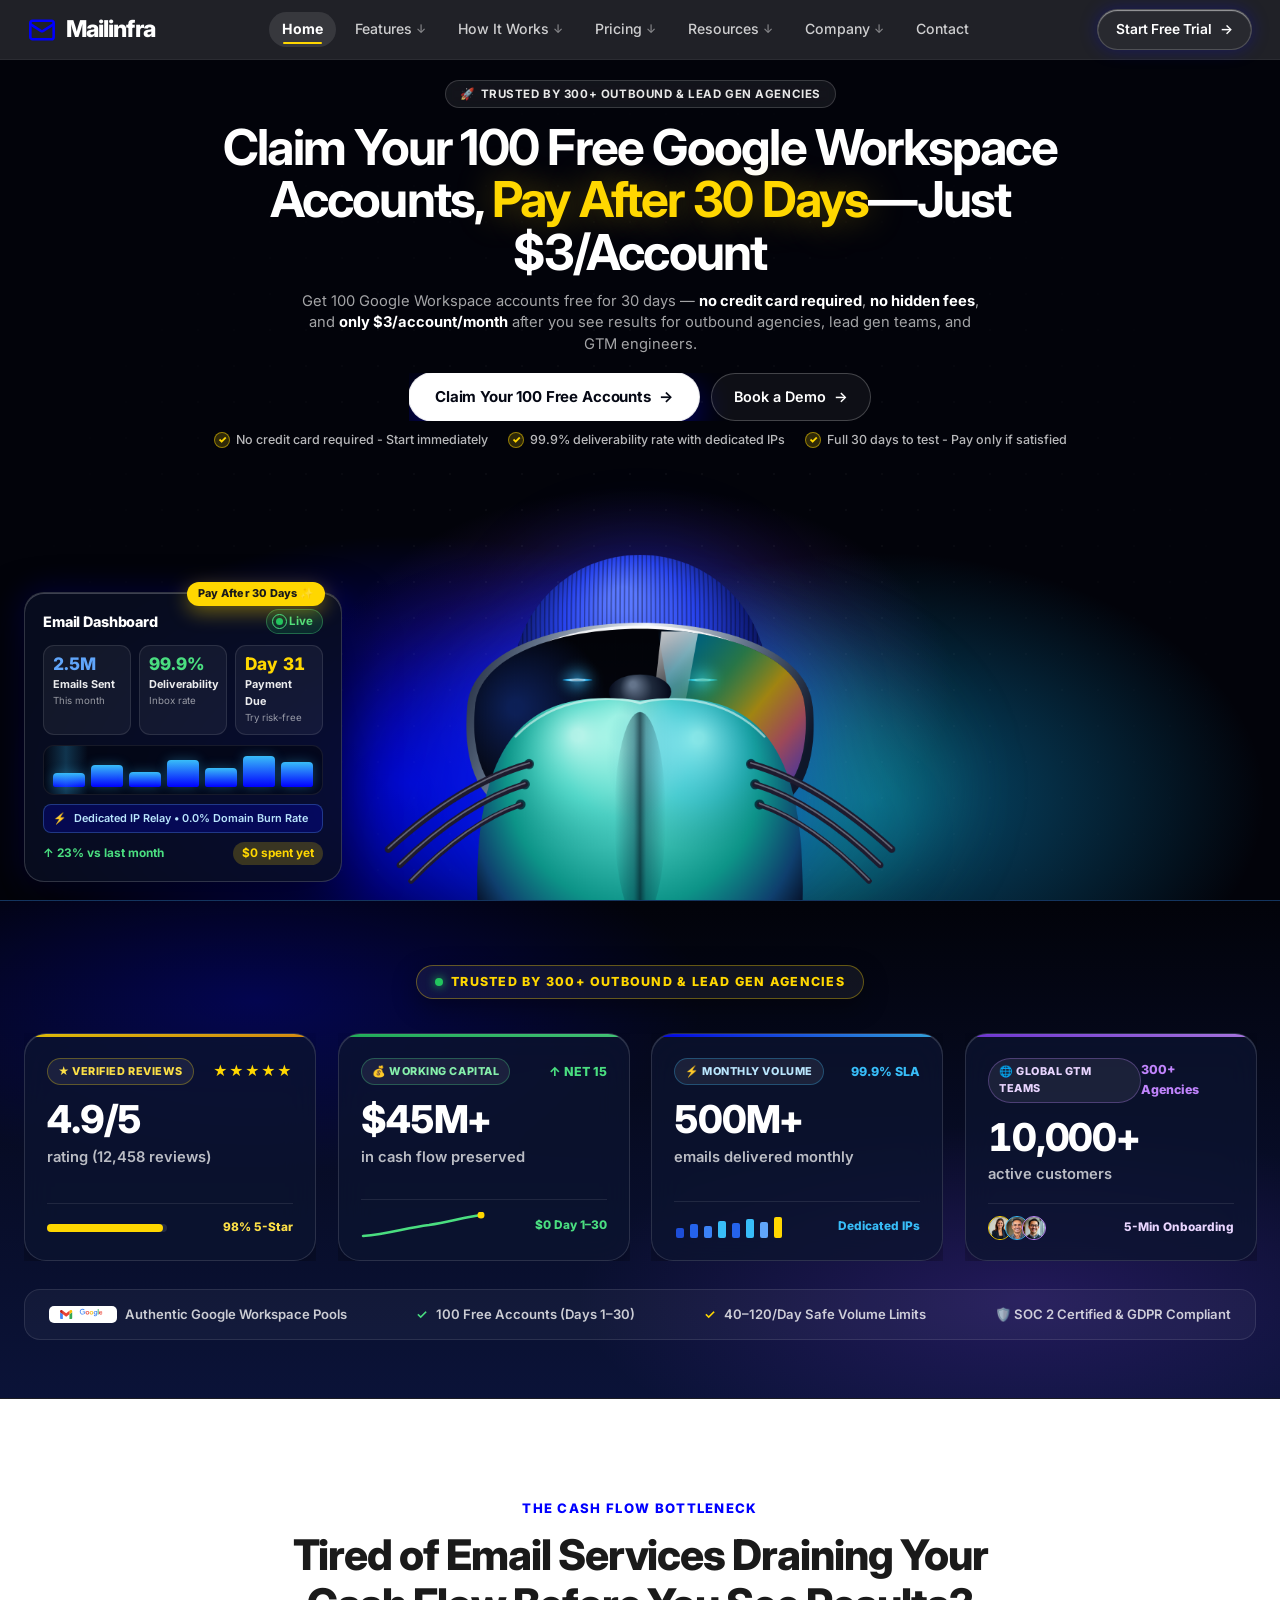
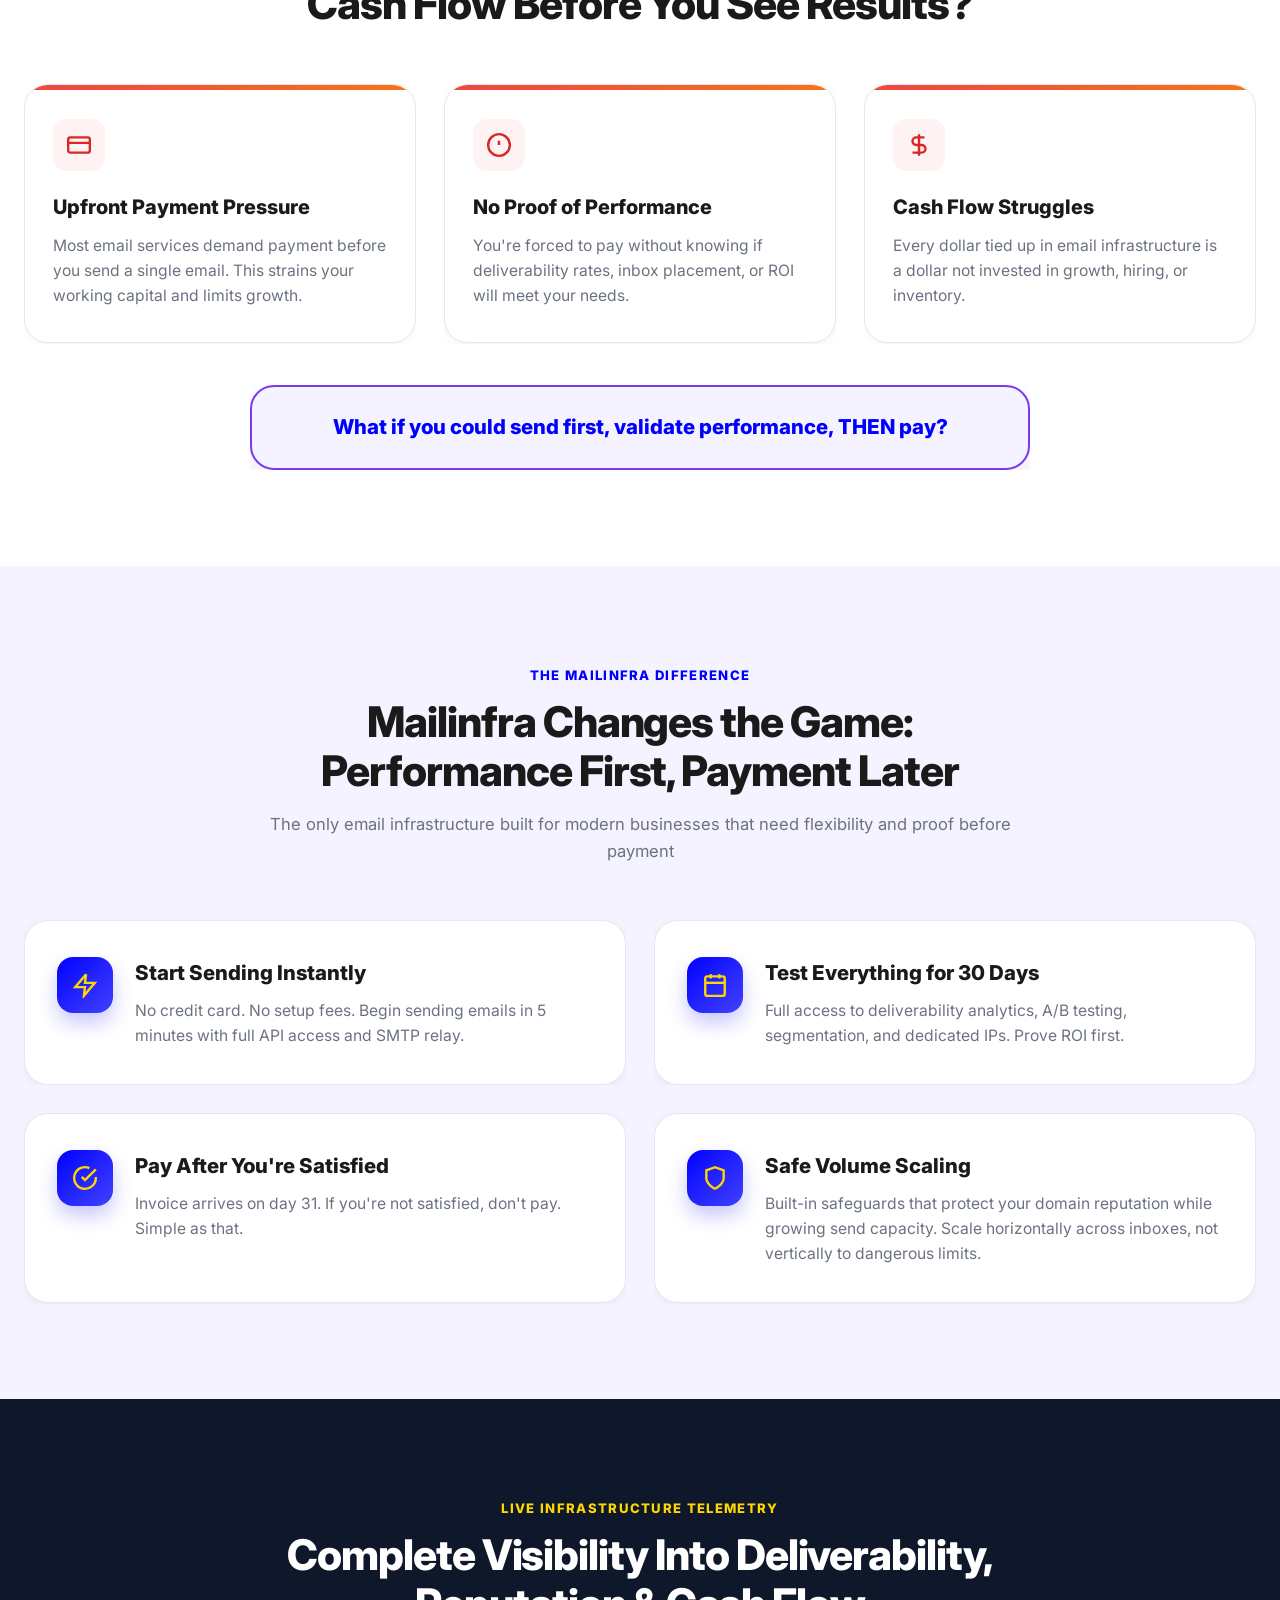
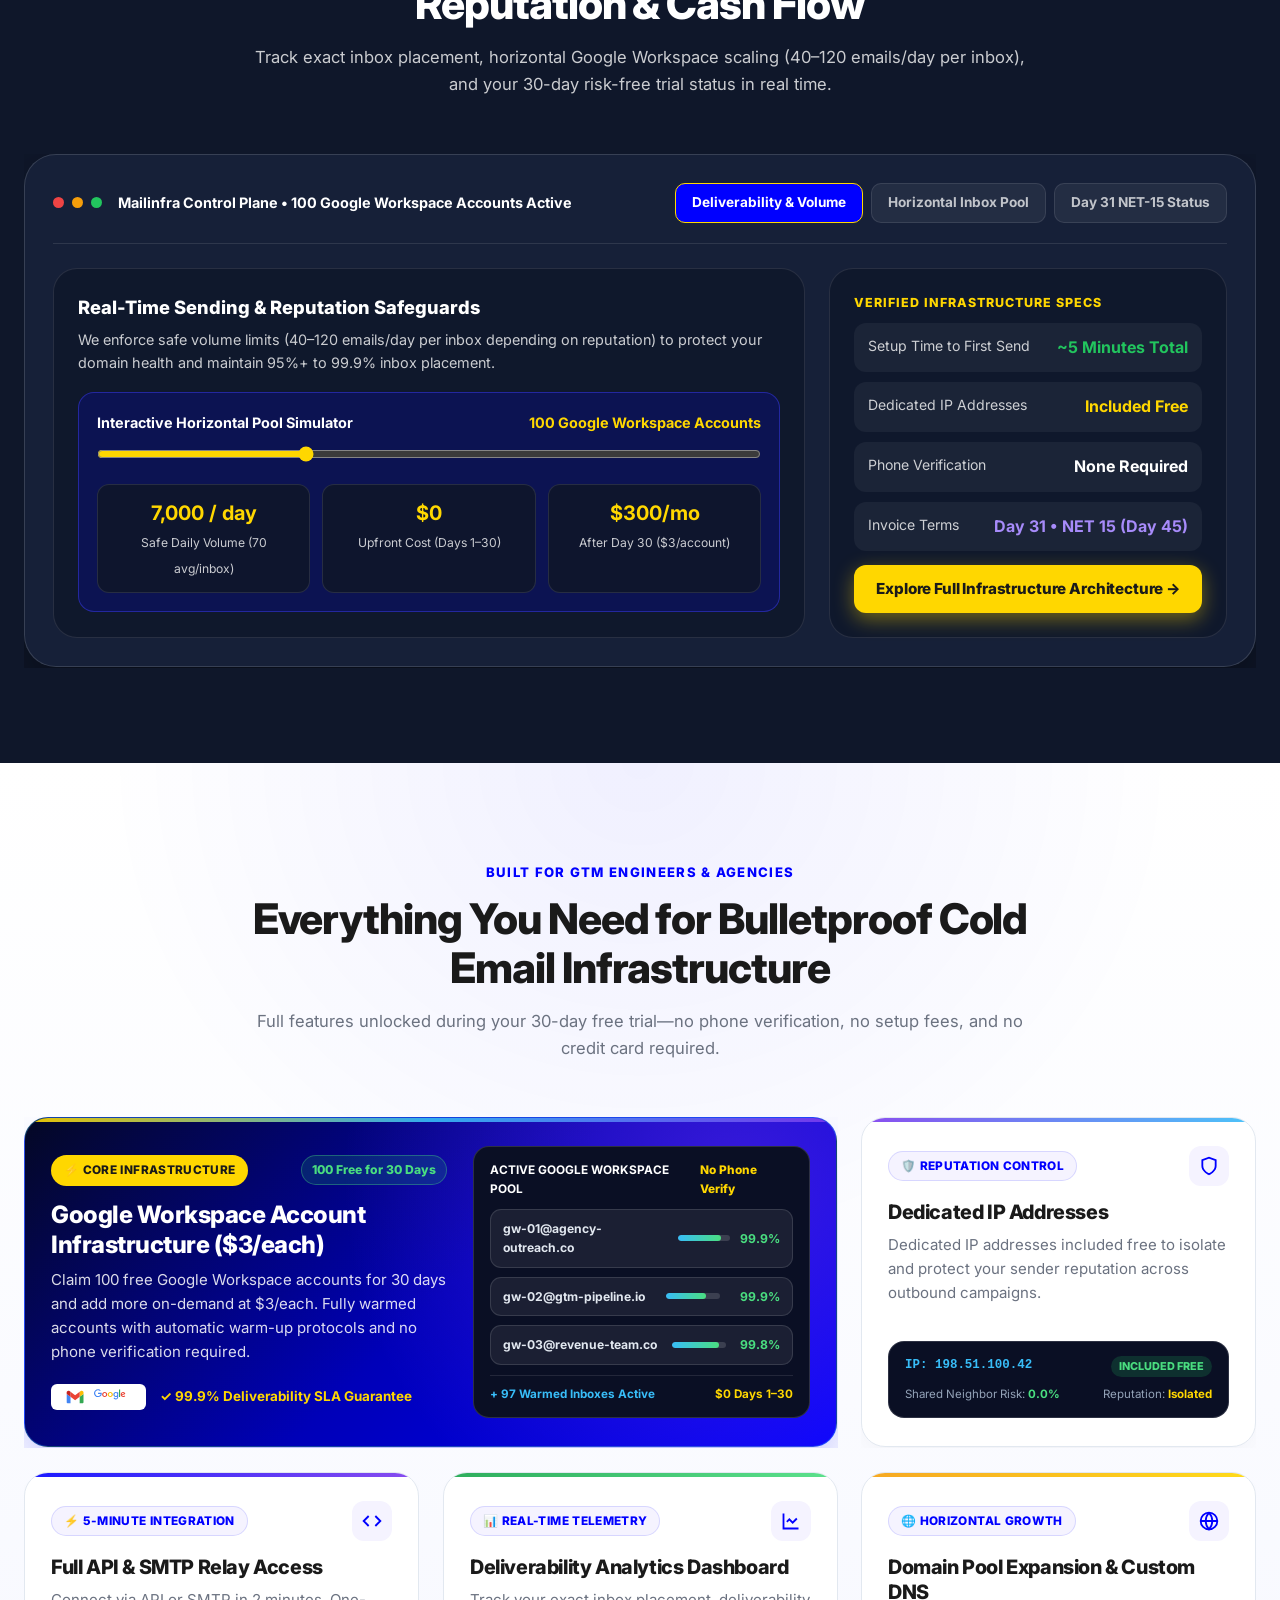
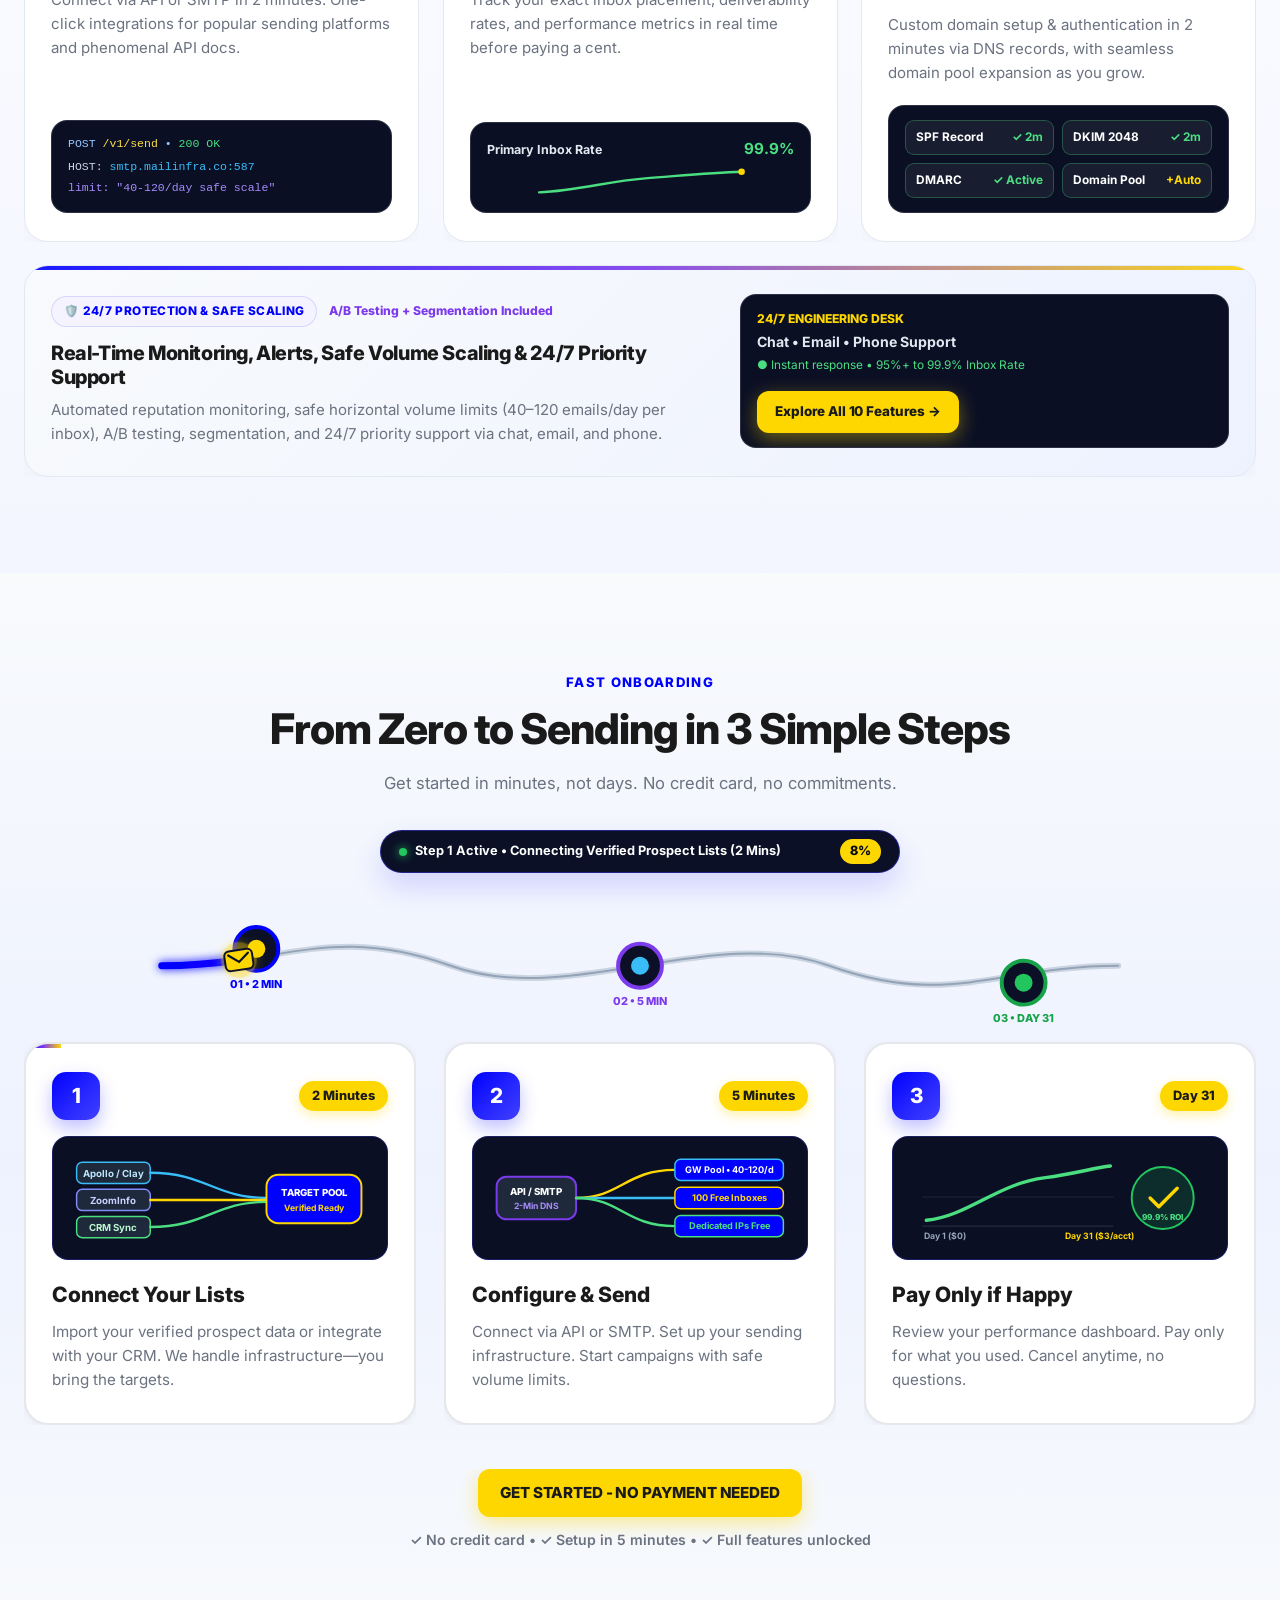
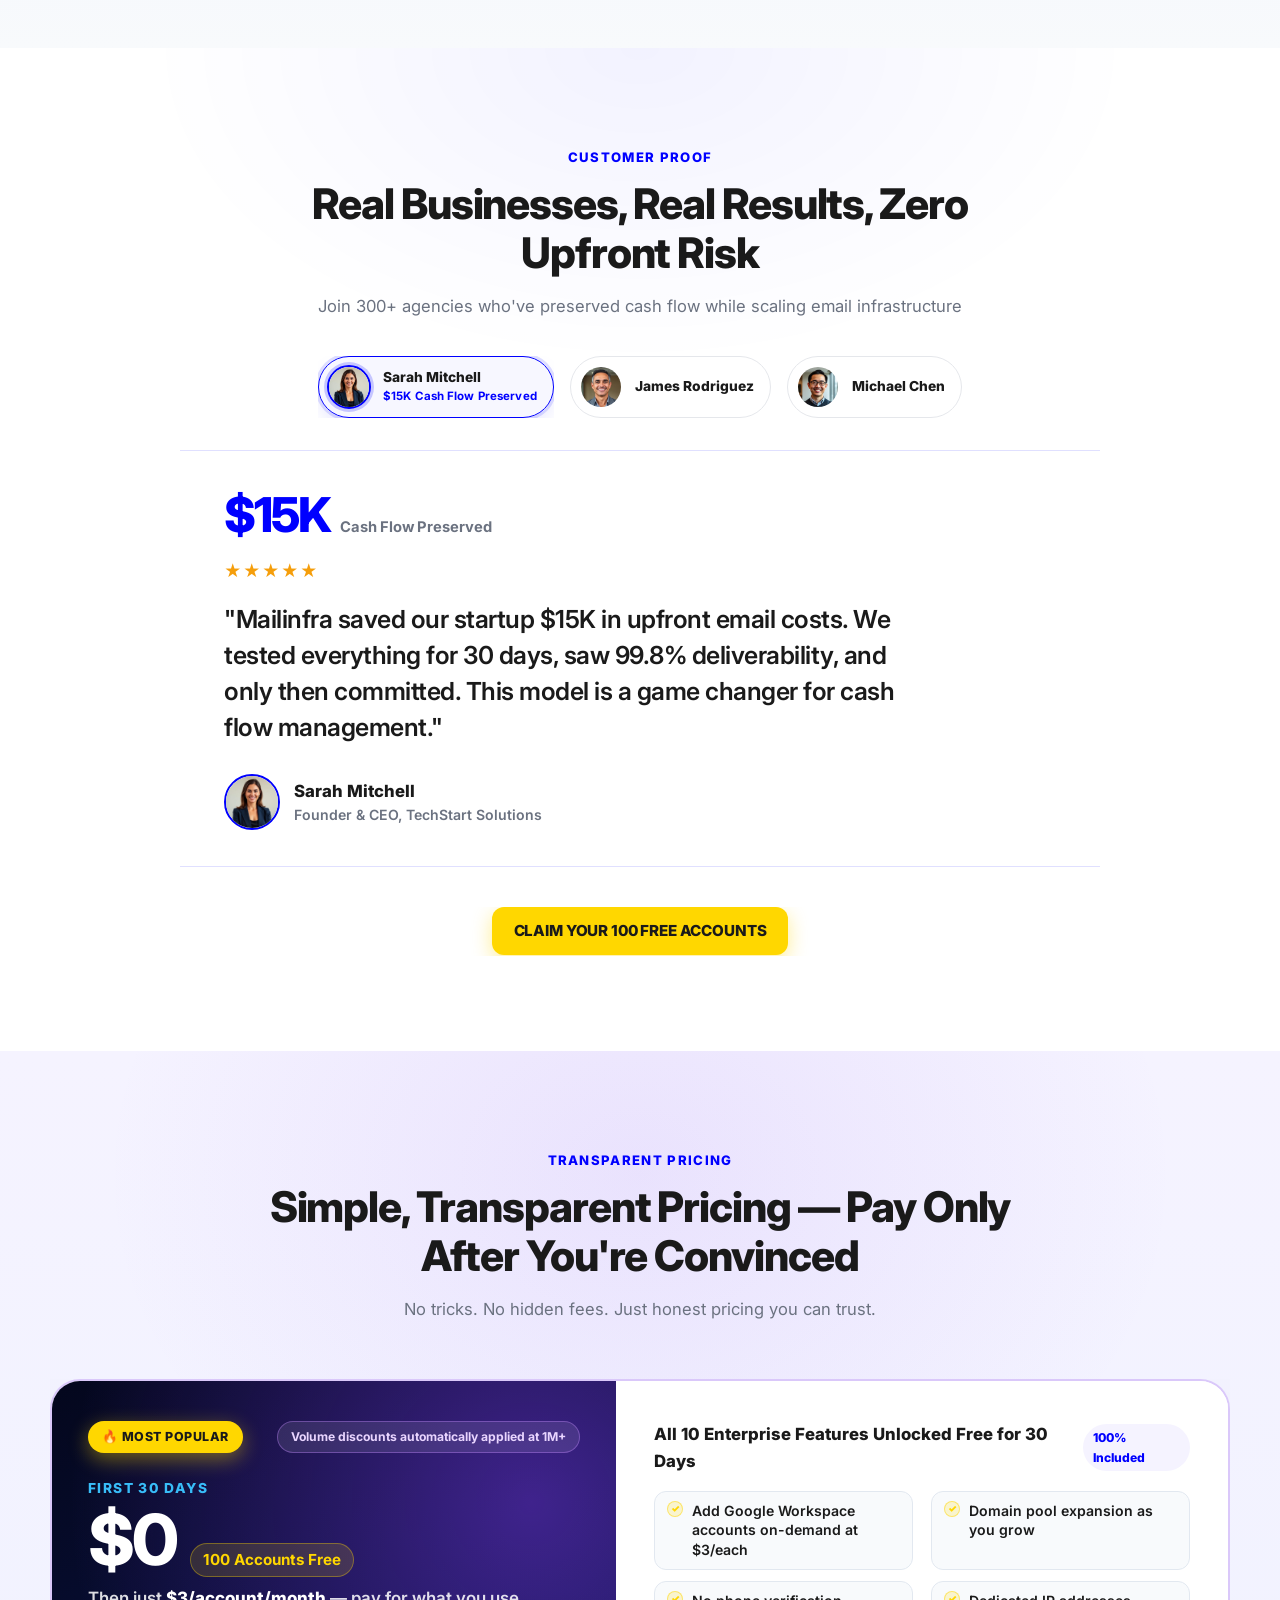
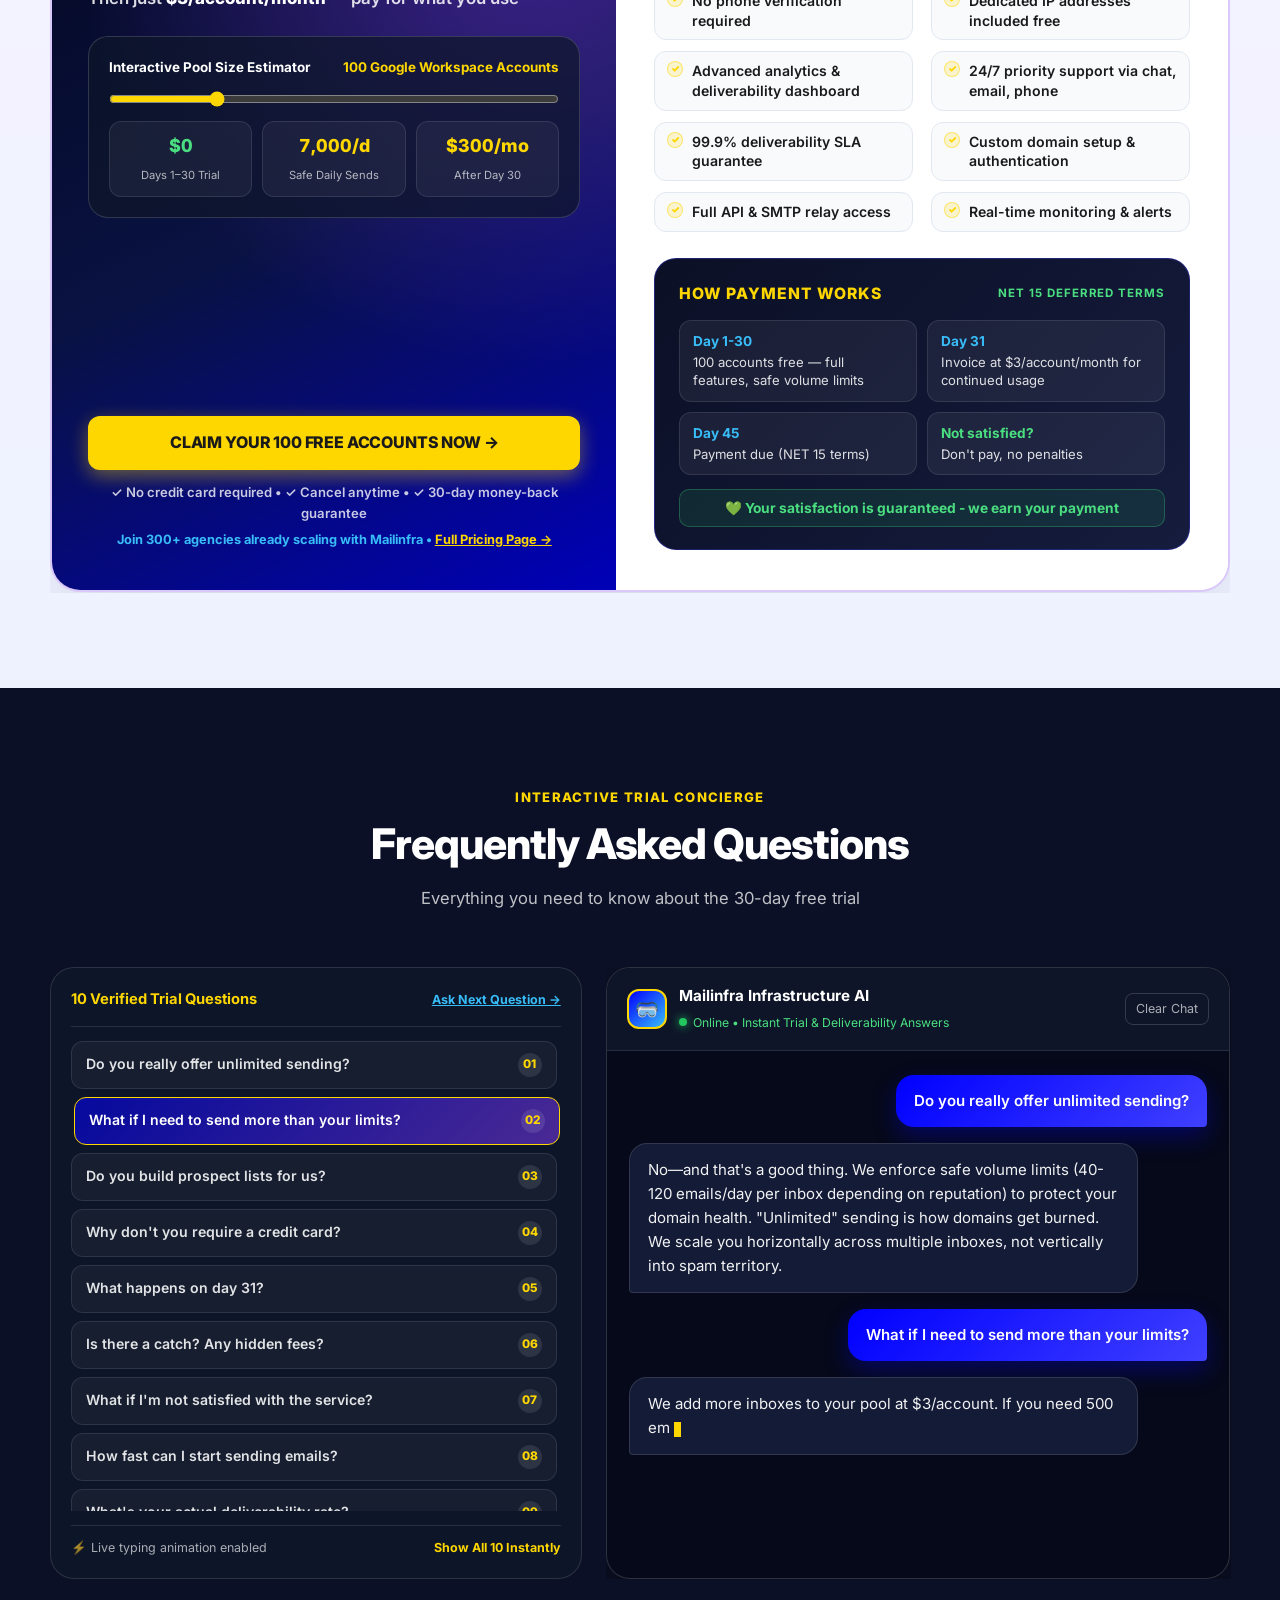
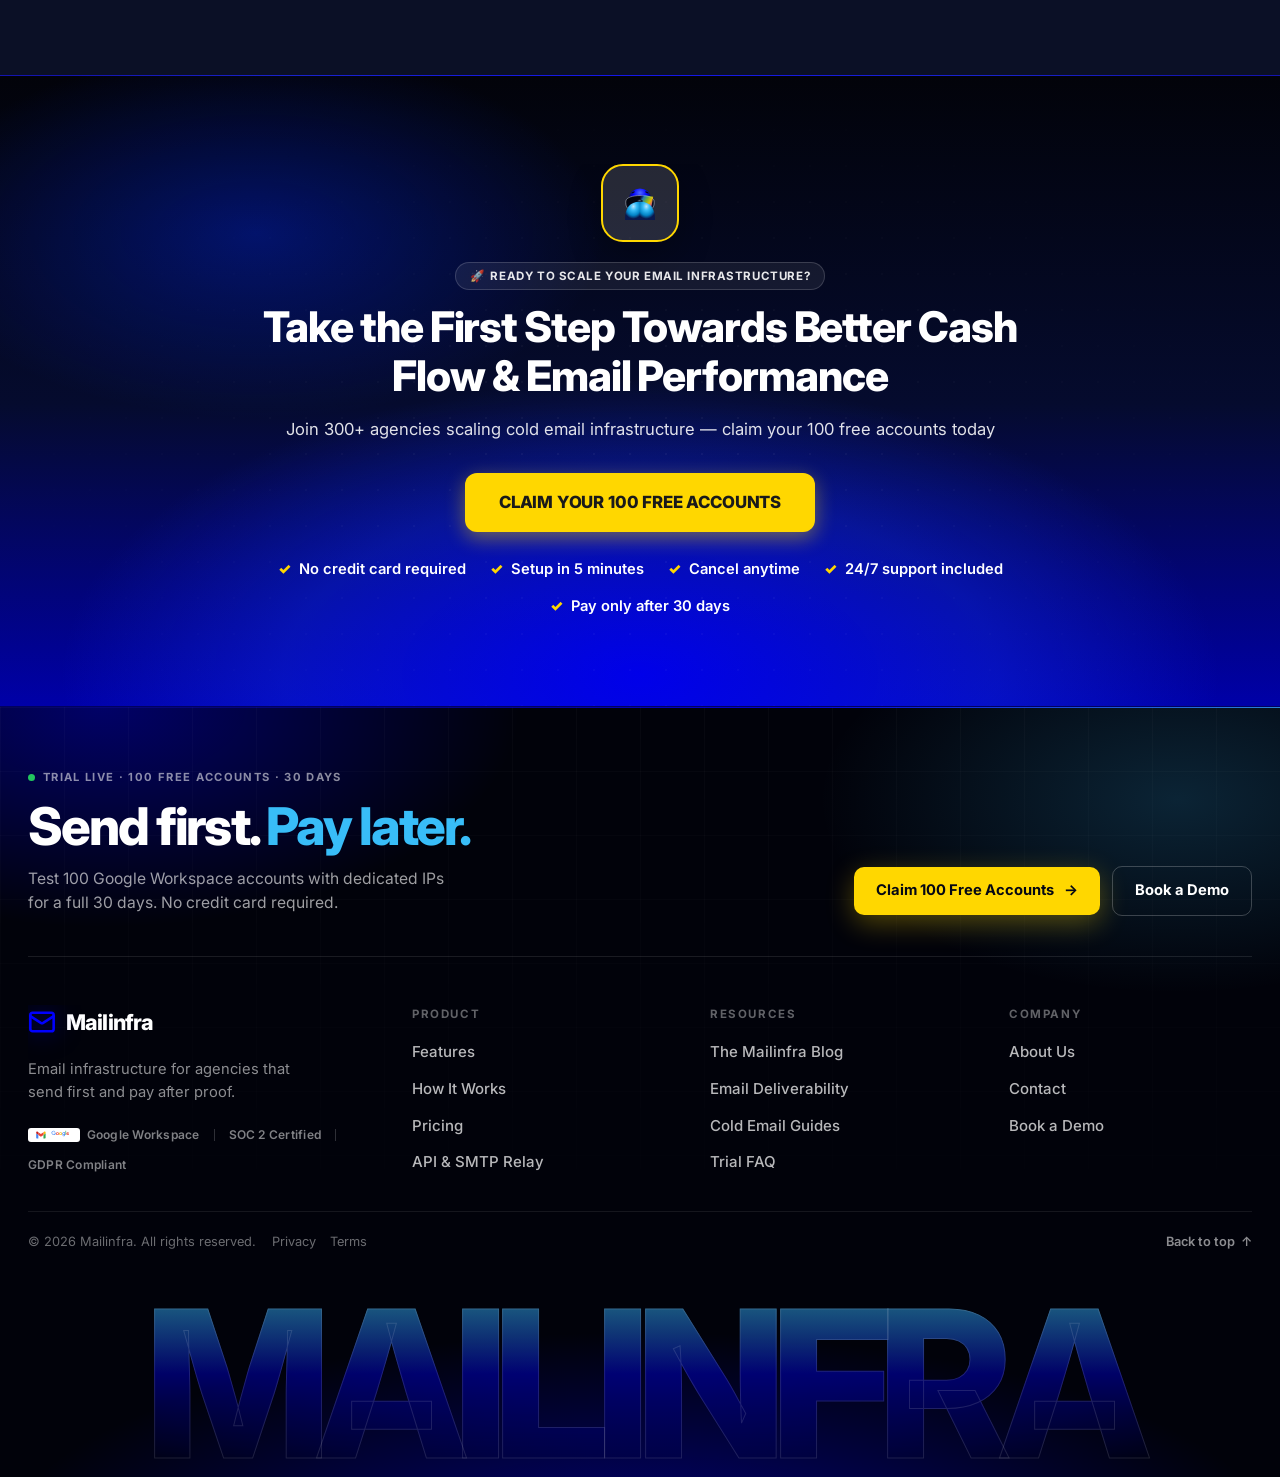
==== commit 3ce92b63: "Tighten mobile layout and remove side overflow gaps. Compress the mobile hero and fold, add a sticky" ====
--- a/index.html
+++ b/index.html
@@ -97,12 +97,22 @@
       background-color: var(--bg-main);
       -webkit-font-smoothing: antialiased;
       -moz-osx-font-smoothing: grayscale;
-    }
-
+      overflow-x: clip;
+      max-width: 100%;
+    }
     body {
-      overflow-x: hidden;
+      overflow-x: clip;
+      max-width: 100%;
       line-height: 1.6;
       background-color: var(--bg-main);
+    }
+    main,
+    section,
+    .container,
+    .cf-footer,
+    .cf-inner {
+      max-width: 100%;
+      overflow-x: clip;
     }
 
     a {
@@ -419,6 +429,8 @@
       margin-bottom: clamp(8px, 1.4vh, 14px);
       max-width: 880px;
     }
+    .hero-title-short { display: none; }
+    .hero-title-full { display: inline; }
     .hero-highlight {
       color: var(--brand-accent);
       text-shadow: 0 0 36px rgba(255, 215, 0, 0.35);
@@ -2387,6 +2399,11 @@
       }
     }
 
+    /* Mobile sticky CTA — hidden on desktop */
+    .mobile-sticky-cta {
+      display: none;
+    }
+
     /* Responsive Breakpoints */
     @media (max-width: 1140px) {
       .hero-visual-stage {
@@ -2438,46 +2455,447 @@
       }
       .site-menu {
         position: fixed;
-        top: 108px;
-        left: 16px;
-        right: 16px;
+        top: 68px;
+        left: 12px;
+        right: 12px;
         background: #070B22;
         border: 1.5px solid rgba(255, 255, 255, 0.18);
         border-radius: var(--radius-lg);
         box-shadow: var(--shadow-2xl);
-        padding: 16px;
+        padding: 12px;
         flex-direction: column;
         align-items: stretch;
         display: none;
         z-index: 1002;
+        max-height: calc(100dvh - 84px);
+        overflow-y: auto;
       }
       .site-menu.is-open {
         display: flex;
       }
+      .header-inner {
+        padding: 0 16px;
+      }
+      .container {
+        padding-inline: 16px;
+      }
+
+      /* Header: logo + menu only — trial lives in sticky bar */
+      .btn-header-pill {
+        display: none;
+      }
+      .site-header {
+        height: 56px;
+      }
+      .header-inner {
+        height: 56px;
+      }
+
+      /* Hero: content-first, short fold */
+      .hero-section {
+        height: auto;
+        min-height: 0;
+        max-height: none;
+        padding: 14px 0 0;
+        overflow: hidden;
+      }
+      .hero-badge {
+        font-size: 0.6rem;
+        padding: 3px 10px;
+        margin-bottom: 8px;
+        max-width: 100%;
+      }
+      .hero-badge span:last-child {
+        white-space: nowrap;
+        overflow: hidden;
+        text-overflow: ellipsis;
+        max-width: 78vw;
+      }
+      .hero-title-full { display: none; }
+      .hero-title-short { display: block; }
+      .hero-title {
+        font-size: clamp(1.55rem, 7vw, 1.9rem);
+        margin-bottom: 8px;
+        line-height: 1.1;
+        letter-spacing: -0.03em;
+      }
+      .hero-sub-1 {
+        font-size: 0.84rem;
+        line-height: 1.35;
+        margin-bottom: 12px;
+        display: -webkit-box;
+        -webkit-line-clamp: 2;
+        -webkit-box-orient: vertical;
+        overflow: hidden;
+      }
+      .hero-ctas {
+        flex-direction: column;
+        width: 100%;
+        gap: 8px;
+        margin-bottom: 0;
+      }
+      .btn-walrus-pill {
+        width: 100%;
+        min-height: 46px;
+        font-size: 0.9rem;
+      }
+      .btn-walrus-secondary {
+        display: none;
+      }
+      .hero-checks {
+        display: none;
+      }
+
+      /* Tiny mascot peek — kill huge aura glow */
+      .hero-visual-stage {
+        min-height: 0;
+        max-height: 96px;
+        overflow: hidden;
+        padding-top: 0;
+        margin-top: 6px;
+        pointer-events: none;
+      }
       .mascot-stage {
-        height: 290px;
+        width: min(220px, 58vw) !important;
+        height: 96px !important;
+        max-height: 96px !important;
       }
       .mascot-rig {
         width: 100%;
-        height: 280px;
+        height: 96px !important;
+      }
+      .mascot-aura {
+        display: none !important;
       }
       .mascot-speech {
-        top: -8px;
+        display: none !important;
+      }
+      .mascot-canvas {
+        height: 150px !important;
+        width: auto !important;
+        max-width: none !important;
+        transform: translateY(42px);
+        filter: none;
+      }
+      .hero-dashboard-card,
+      .orbit-badge {
+        display: none !important;
+      }
+
+      /* No horizontal slide on mobile — prevents side white gap / overflow */
+      .reveal-left,
+      .reveal-right,
+      .reveal-up {
+        transform: translate3d(0, 16px, 0);
+      }
+      .reveal-left.is-visible,
+      .reveal-right.is-visible,
+      .reveal-up.is-visible,
+      .reveal-scale.is-visible {
+        transform: none;
+      }
+      section,
+      .hero-section,
+      .trust-section,
+      .final-cta-section,
+      .cf-footer,
+      .pricing-section,
+      .faq-section {
+        overflow-x: clip;
+      }
+      .cf-wordmark {
+        max-width: 100%;
+        overflow: hidden;
+      }
+      .mobile-sticky-cta {
+        left: 12px;
         right: 12px;
-      }
+        width: auto;
+        max-width: calc(100vw - 24px);
+        box-sizing: border-box;
+      }
+
+      /* Dense section rhythm */
+      .section-pad {
+        padding: 40px 0;
+      }
+      .section-header {
+        margin-bottom: 24px;
+        text-align: left;
+        max-width: none;
+      }
+      .section-title {
+        font-size: clamp(1.4rem, 5.8vw, 1.75rem);
+        margin-bottom: 8px;
+      }
+      .section-subtitle {
+        font-size: 0.92rem;
+        line-height: 1.45;
+      }
+      .eyebrow {
+        font-size: 0.72rem;
+        margin-bottom: 6px;
+      }
+
+      /* Trust: compact 2-up */
+      .trust-section {
+        padding: 28px 0 22px;
+      }
+      .trust-header-wrap {
+        margin-bottom: 14px;
+      }
+      .trust-eyebrow {
+        font-size: 0.68rem;
+        padding: 4px 10px;
+      }
+      .trust-stats-grid {
+        grid-template-columns: repeat(2, minmax(0, 1fr));
+        gap: 8px;
+      }
+      .trust-stat-card {
+        padding: 12px 10px 10px;
+        border-radius: 14px;
+      }
+      .trust-card-top {
+        margin-bottom: 4px;
+        gap: 4px;
+      }
+      .trust-tag {
+        font-size: 0.58rem;
+        padding: 2px 6px;
+      }
+      .trust-stat-number {
+        font-size: 1.4rem;
+        line-height: 1.1;
+      }
+      .trust-stat-label {
+        font-size: 0.7rem;
+        line-height: 1.25;
+      }
+      .trust-micro-viz {
+        display: none !important;
+      }
+      .trust-compliance-bar {
+        margin-top: 12px;
+        gap: 6px 10px;
+        font-size: 0.7rem;
+      }
+
       .difference-grid,
       .pricing-features-grid,
       .timeline-rows,
-      .trust-stats-grid,
       .guarantee-grid,
-      .footer-grid {
+      .footer-grid,
+      .problem-grid,
+      .steps-grid,
+      .features-bento {
         grid-template-columns: 1fr;
-      }
+        gap: 12px;
+      }
+      .problem-card,
+      .diff-card,
+      .step-card,
+      .feature-tile {
+        padding: 18px 16px;
+      }
+      .feature-schematic,
+      .hiw-svg-pipeline-wrap,
+      .hiw-status-bar {
+        display: none !important;
+      }
+      .feature-tile[style*="grid-template-columns"] {
+        display: block !important;
+      }
+      .steps-section .section-header,
+      .features-overview-section .section-header {
+        margin-bottom: 18px;
+      }
+
+      /* Proof stage: horizontal chip scroller */
+      .testimonials-header {
+        text-align: left;
+        margin-bottom: 18px;
+      }
+      .proof-switcher {
+        justify-content: flex-start;
+        flex-wrap: nowrap;
+        overflow-x: auto;
+        gap: 8px;
+        margin-bottom: 16px;
+        padding-bottom: 4px;
+        -webkit-overflow-scrolling: touch;
+        scrollbar-width: none;
+      }
+      .proof-switcher::-webkit-scrollbar { display: none; }
+      .proof-chip {
+        flex: 0 0 auto;
+        max-width: none;
+        padding: 6px 12px 6px 6px;
+        gap: 8px;
+      }
+      .proof-chip-avatar {
+        width: 36px;
+        height: 36px;
+      }
+      .proof-chip-name {
+        font-size: 0.78rem;
+      }
+      .proof-chip-metric {
+        font-size: 0.66rem;
+        max-width: 120px;
+      }
+      .proof-chip.is-active .proof-chip-metric {
+        max-height: 18px;
+      }
+      .proof-stage {
+        padding: 18px 0 16px;
+        margin-bottom: 22px;
+      }
+      .proof-stage-metric {
+        font-size: 1.75rem;
+      }
+      .proof-stage-quote {
+        font-size: 1.02rem;
+        margin-bottom: 16px;
+      }
+      .proof-stage-avatar {
+        width: 44px;
+        height: 44px;
+      }
+
       .pricing-card-main {
-        padding: 36px 22px;
-      }
+        padding: 24px 16px;
+      }
+      .pricing-command-deck {
+        border-radius: 18px;
+      }
+      .pricing-left-flagship,
+      .pricing-right-specs {
+        padding: 24px 18px;
+      }
+      .pricing-zero {
+        font-size: 3rem;
+      }
+
+      .faq-chat-layout {
+        gap: 14px;
+      }
+      .faq-chat-window {
+        min-height: 260px;
+        max-height: 340px;
+      }
+      .faq-question-rail {
+        max-height: 200px;
+        overflow-y: auto;
+      }
+
+      .final-cta-section {
+        padding: 40px 0 88px;
+      }
+      .final-cta-inner .section-title {
+        font-size: 1.35rem;
+      }
+      .final-cta-inner .section-subtitle {
+        margin-bottom: 16px !important;
+        font-size: 0.9rem;
+      }
+      .final-checks {
+        display: none;
+      }
+      .mini-mascot-badge {
+        display: none;
+      }
+
+      /* Sticky claim bar — fewer scrolls to convert */
+      .mobile-sticky-cta {
+        display: flex;
+        position: fixed;
+        left: 12px;
+        right: 12px;
+        bottom: calc(10px + env(safe-area-inset-bottom, 0px));
+        z-index: 1200;
+        align-items: center;
+        justify-content: space-between;
+        gap: 10px;
+        padding: 10px 10px 10px 14px;
+        border-radius: 16px;
+        background: rgba(2, 4, 12, 0.92);
+        border: 1px solid rgba(255, 255, 255, 0.14);
+        backdrop-filter: blur(16px);
+        -webkit-backdrop-filter: blur(16px);
+        box-shadow: 0 16px 40px rgba(0, 0, 0, 0.45);
+      }
+      .mobile-sticky-cta p {
+        margin: 0;
+        color: rgba(255, 255, 255, 0.78);
+        font-size: 0.72rem;
+        font-weight: 600;
+        line-height: 1.25;
+      }
+      .mobile-sticky-cta strong {
+        display: block;
+        color: #FFFFFF;
+        font-size: 0.82rem;
+        font-weight: 800;
+      }
+      .mobile-sticky-cta .btn {
+        flex-shrink: 0;
+        min-height: 40px;
+        padding: 8px 14px;
+        font-size: 0.78rem;
+        border-radius: 999px;
+      }
+      body {
+        padding-bottom: 72px;
+      }
+
+      /* Footer wordmark eats huge scroll — shrink hard */
+      .cf-wordmark {
+        font-size: clamp(2.4rem, 18vw, 4.5rem);
+        margin-top: 12px;
+        opacity: 0.28;
+      }
+
+      .console-shell,
+      .showcase-section .section-header {
+        margin-bottom: 0;
+      }
+      .problem-transition-banner {
+        padding: 14px 16px;
+        font-size: 0.92rem;
+        margin-top: 16px;
+      }
+    }
+
+    @media (max-width: 480px) {
       .section-pad {
-        padding: 64px 0;
+        padding: 28px 0;
+      }
+      .hero-visual-stage {
+        max-height: 80px;
+      }
+      .mascot-stage {
+        height: 80px !important;
+        max-height: 80px !important;
+      }
+      .mascot-canvas {
+        height: 130px !important;
+        transform: translateY(40px);
+      }
+      .trust-stat-label {
+        font-size: 0.68rem;
+      }
+      .proof-chip-name {
+        max-width: 88px;
+        overflow: hidden;
+        text-overflow: ellipsis;
+        white-space: nowrap;
+      }
+      .mobile-sticky-cta p {
+        font-size: 0.68rem;
+      }
+      .mobile-sticky-cta strong {
+        font-size: 0.78rem;
       }
     }
   
@@ -2817,12 +3235,20 @@
       .cf-brand { grid-column: 1 / -1; max-width: 520px; }
     }
     @media (max-width: 640px) {
-      .cf-inner { padding: 44px 20px 16px; }
-      .cf-cta { padding-bottom: 28px; margin-bottom: 36px; }
-      .cf-cols { grid-template-columns: 1fr 1fr; gap: 28px 20px; }
+      .cf-inner { padding: 28px 16px 12px; }
+      .cf-cta { padding-bottom: 20px; margin-bottom: 24px; gap: 14px; }
+      .cf-cta h2 { font-size: 1.55rem; margin-bottom: 8px; }
+      .cf-cta p { font-size: 0.88rem; }
+      .cf-btn { min-height: 44px; padding: 10px 16px; font-size: 0.86rem; width: 100%; }
+      .cf-cta-actions { width: 100%; flex-direction: column; align-items: stretch; }
+      .cf-cols { grid-template-columns: 1fr 1fr; gap: 20px 16px; }
       .cf-brand { max-width: none; }
-      .cf-bottom { flex-direction: column; align-items: flex-start; }
-      .cf-wordmark { margin-top: 20px; }
+      .cf-brand p { margin: 10px 0 14px; font-size: 0.86rem; }
+      .cf-col h4 { margin-bottom: 10px; }
+      .cf-col ul { gap: 8px; }
+      .cf-col a { font-size: 0.86rem; }
+      .cf-bottom { flex-direction: column; align-items: flex-start; padding-top: 14px; gap: 8px; }
+      .cf-wordmark { margin-top: 8px; line-height: 0.75; }
     }
 </style>
 </head>
@@ -2884,7 +3310,8 @@
           <span>TRUSTED BY 300+ OUTBOUND &amp; LEAD GEN AGENCIES</span>
         </div>
         <h1 id="hero-heading" class="hero-title">
-          Claim Your 100 Free Google Workspace Accounts, <span class="hero-highlight">Pay After 30 Days</span>—Just $3/Account
+          <span class="hero-title-full">Claim Your 100 Free Google Workspace Accounts, <span class="hero-highlight">Pay After 30 Days</span>—Just $3/Account</span>
+          <span class="hero-title-short">100 Free Accounts.<br><span class="hero-highlight">Pay After 30 Days</span></span>
         </h1>
         <p class="hero-sub-1">
           Get 100 Google Workspace accounts free for 30 days — <strong>no credit card required</strong>, <strong>no hidden fees</strong>, and <strong>only $3/account/month</strong> after you see results for outbound agencies, lead gen teams, and GTM engineers.
@@ -3886,6 +4313,11 @@
     </section>
   </main>
 
+  <div class="mobile-sticky-cta" role="region" aria-label="Quick claim">
+    <p><strong>100 free accounts</strong> No card · 30-day trial</p>
+    <a href="https://calendly.com/10x-cold-email-infrastructure/15min" class="btn btn-gold" data-mascot-trigger="excited" target="_blank" rel="noopener">Claim free</a>
+  </div>
+
   <!-- 13. FOOTER -->
   <footer class="cf-footer" id="site-footer">
     <div class="cf-aurora" aria-hidden="true"></div>
--- a/assets/css/scroll-motion.css
+++ b/assets/css/scroll-motion.css
@@ -83,3 +83,17 @@
     clip-path: none !important;
   }
 }
+
+/* Mobile: vertical-only reveals so transforms don't create side gaps */
+@media (max-width: 768px) {
+  .reveal-up,
+  .reveal-left,
+  .reveal-right {
+    transform: translate3d(0, 16px, 0);
+  }
+  .reveal-up.is-visible,
+  .reveal-left.is-visible,
+  .reveal-right.is-visible {
+    transform: none;
+  }
+}
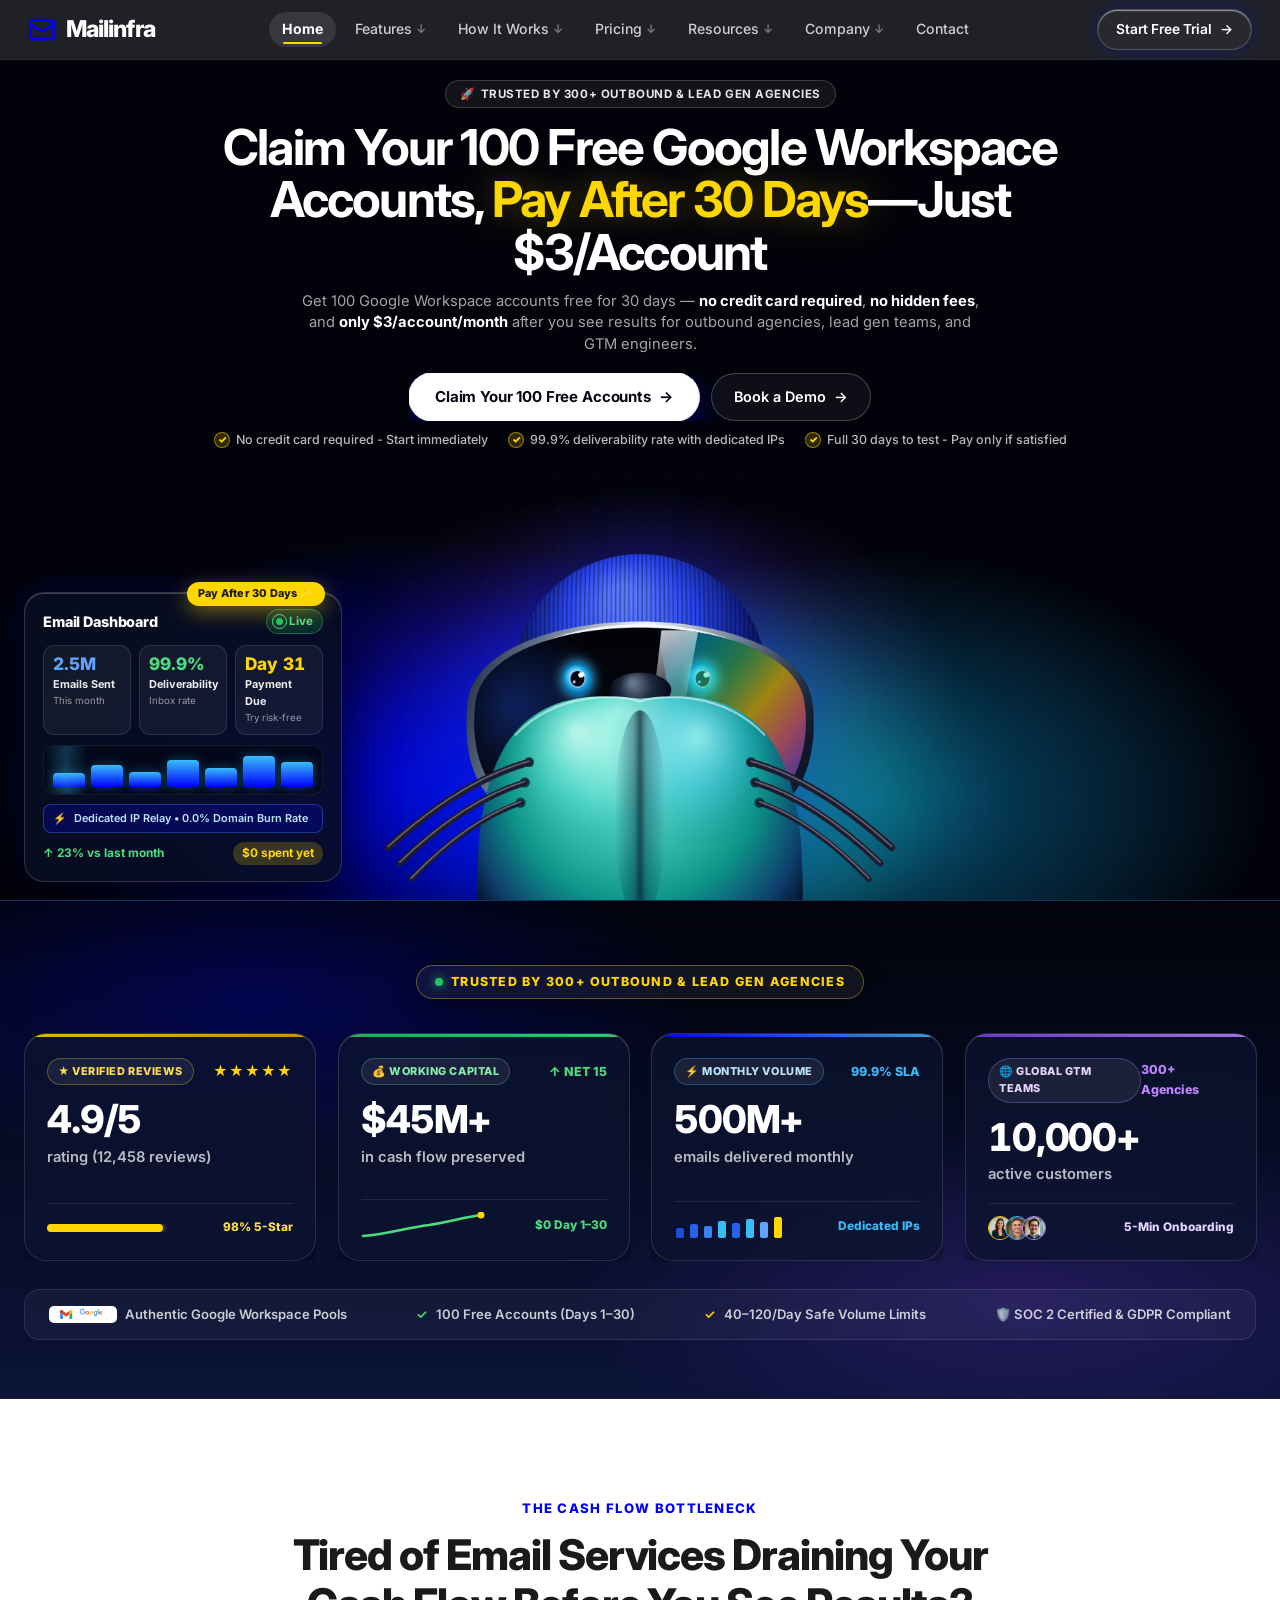
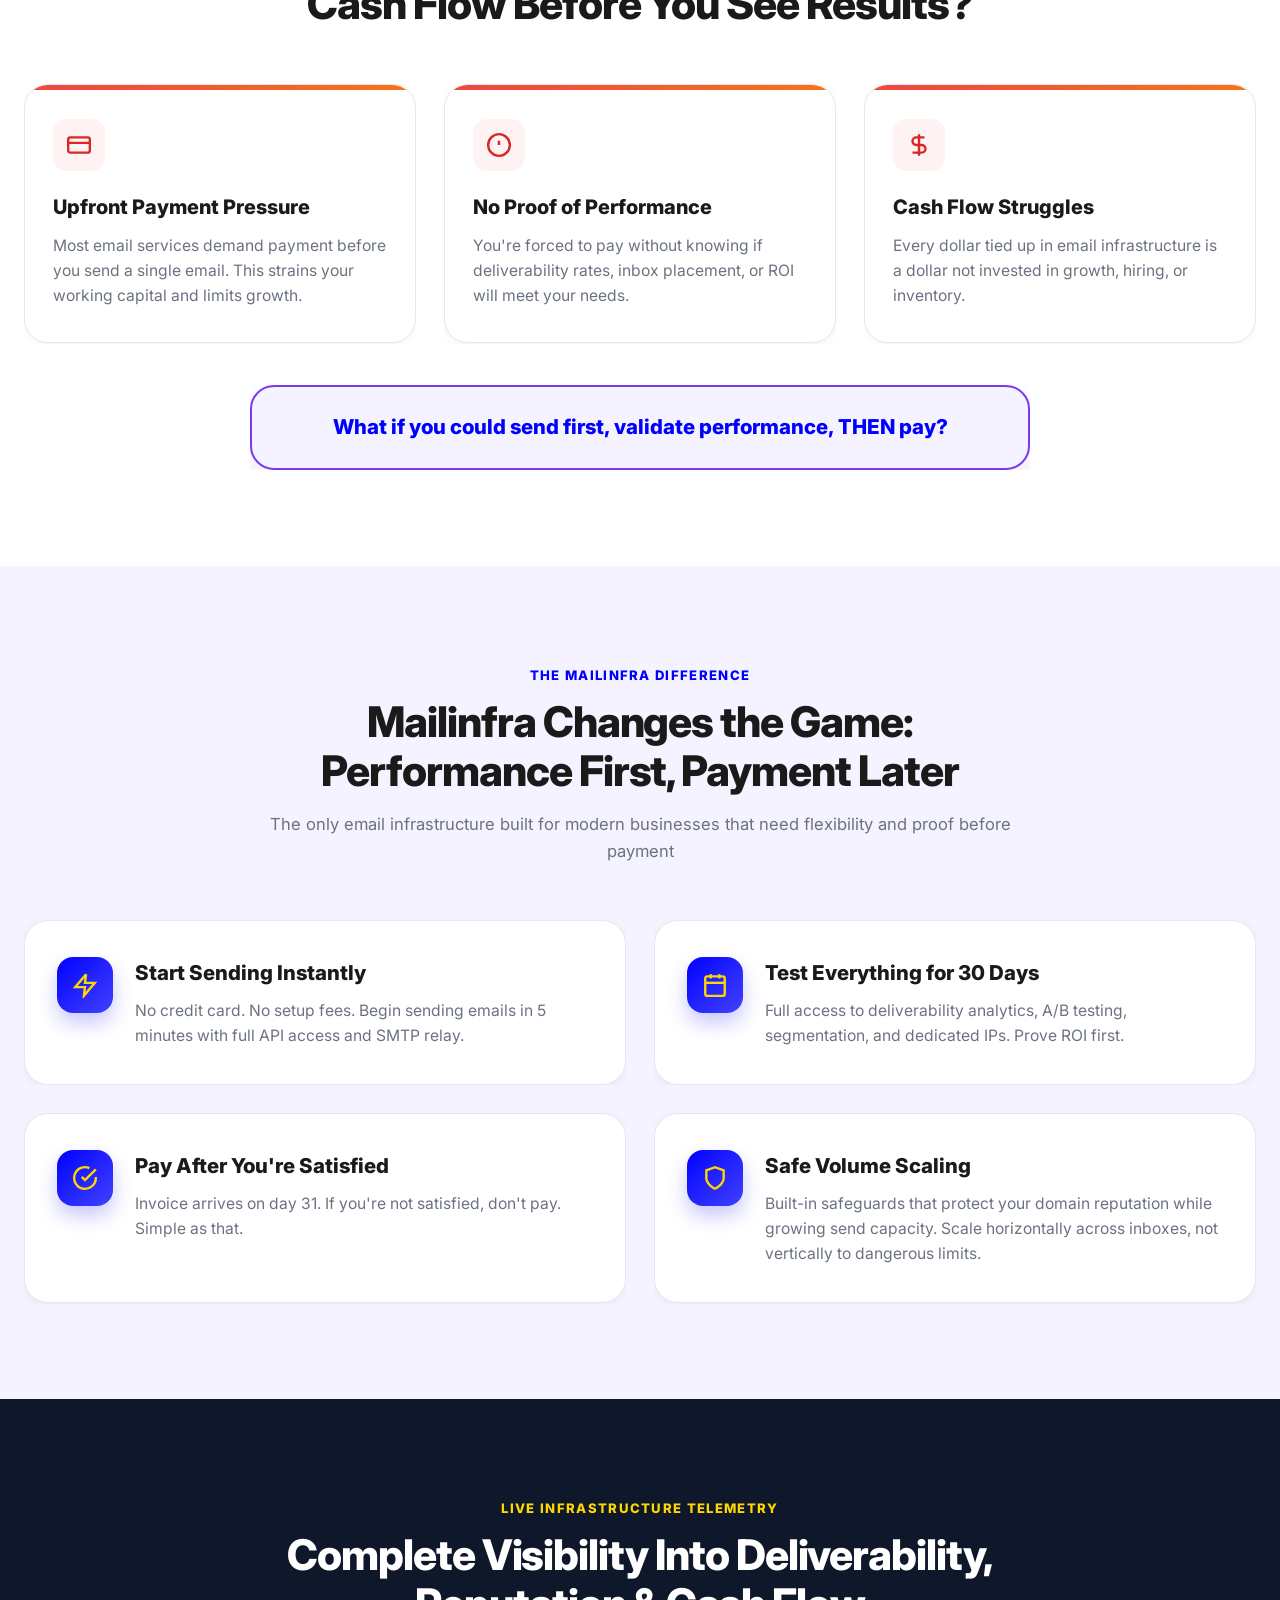
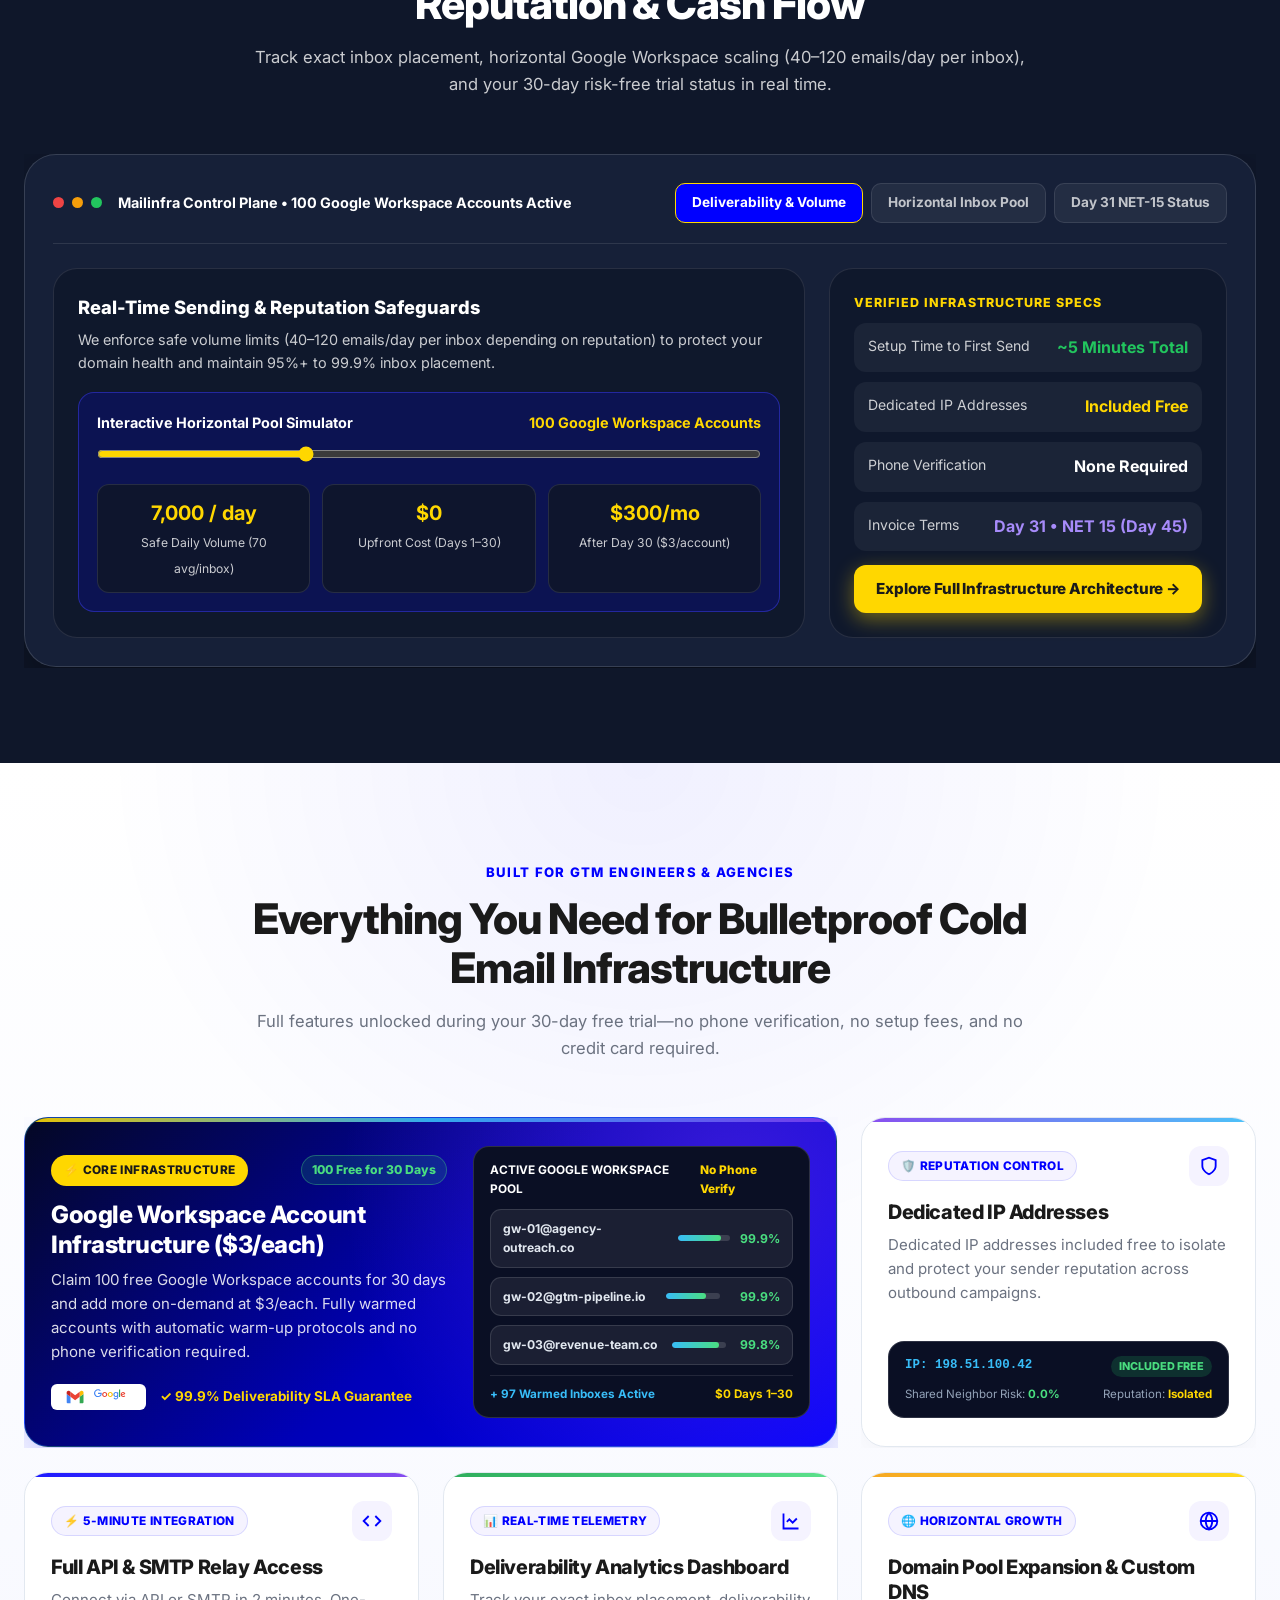
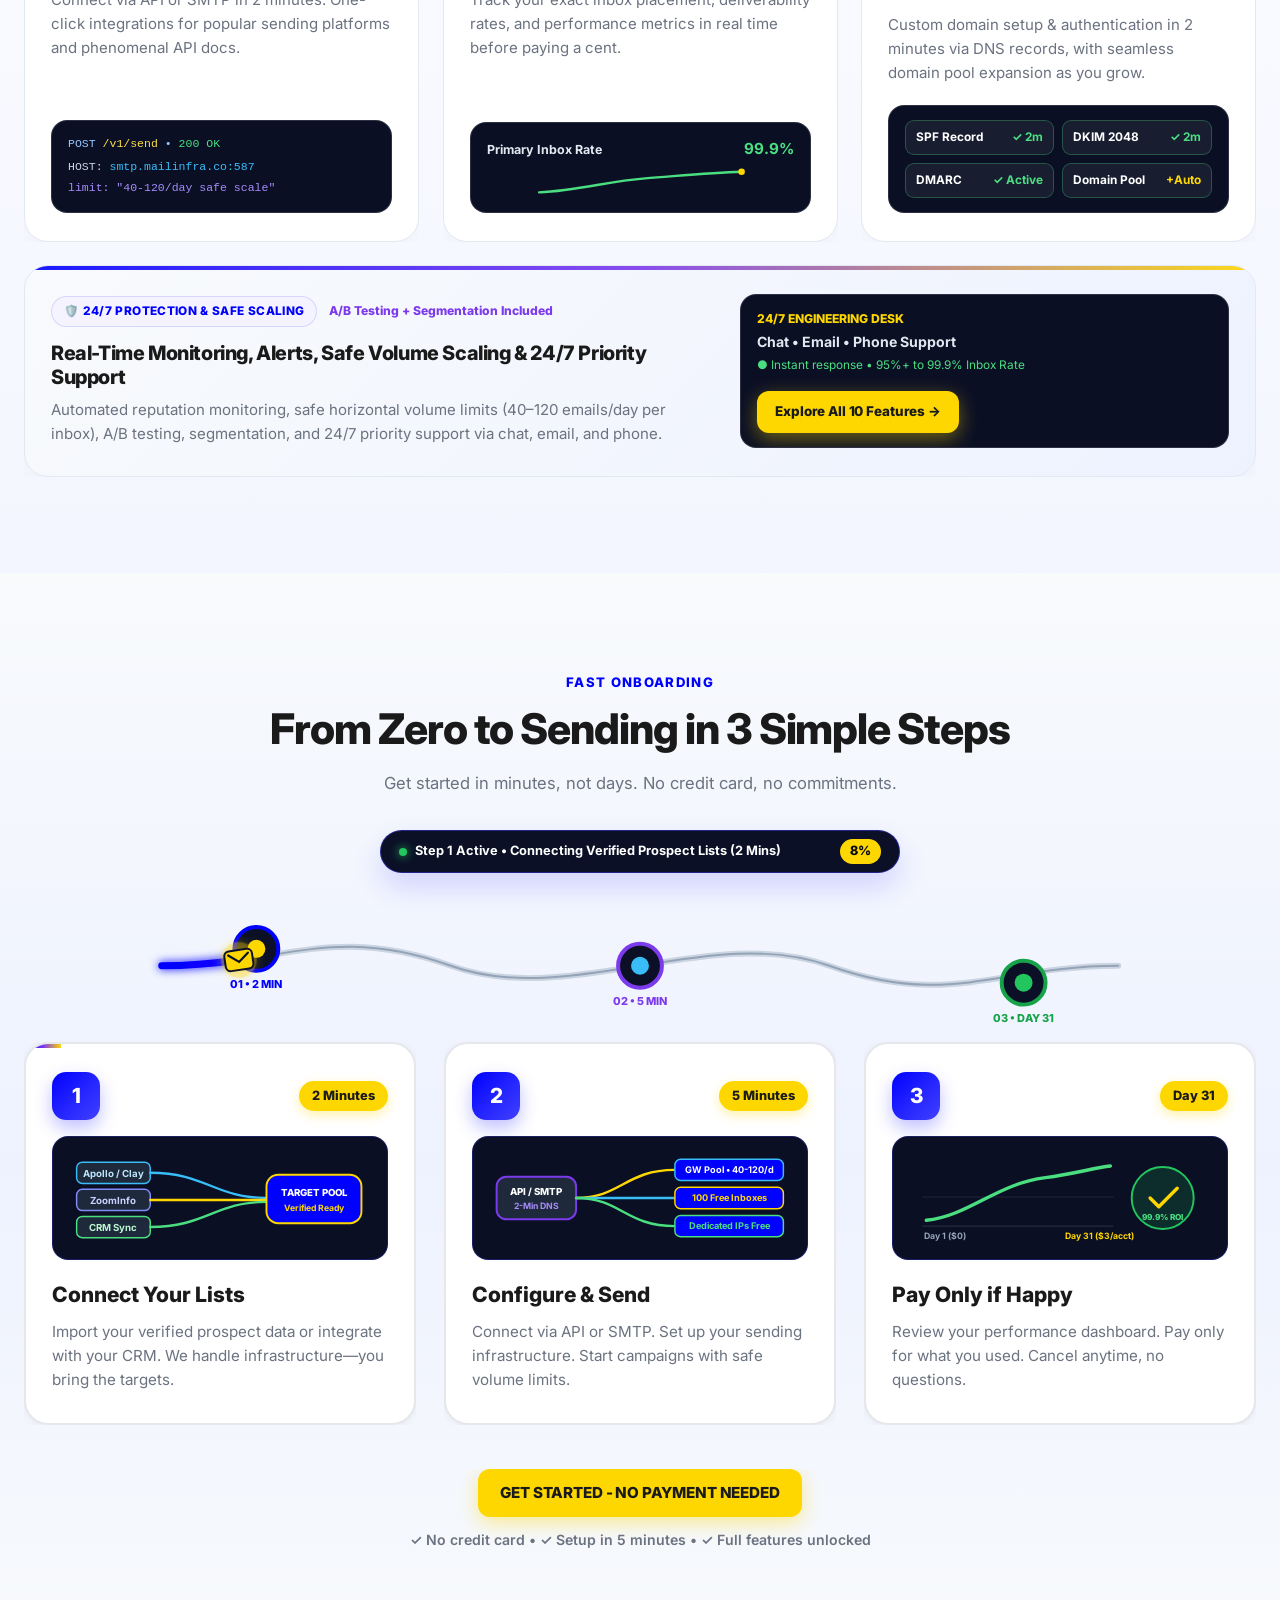
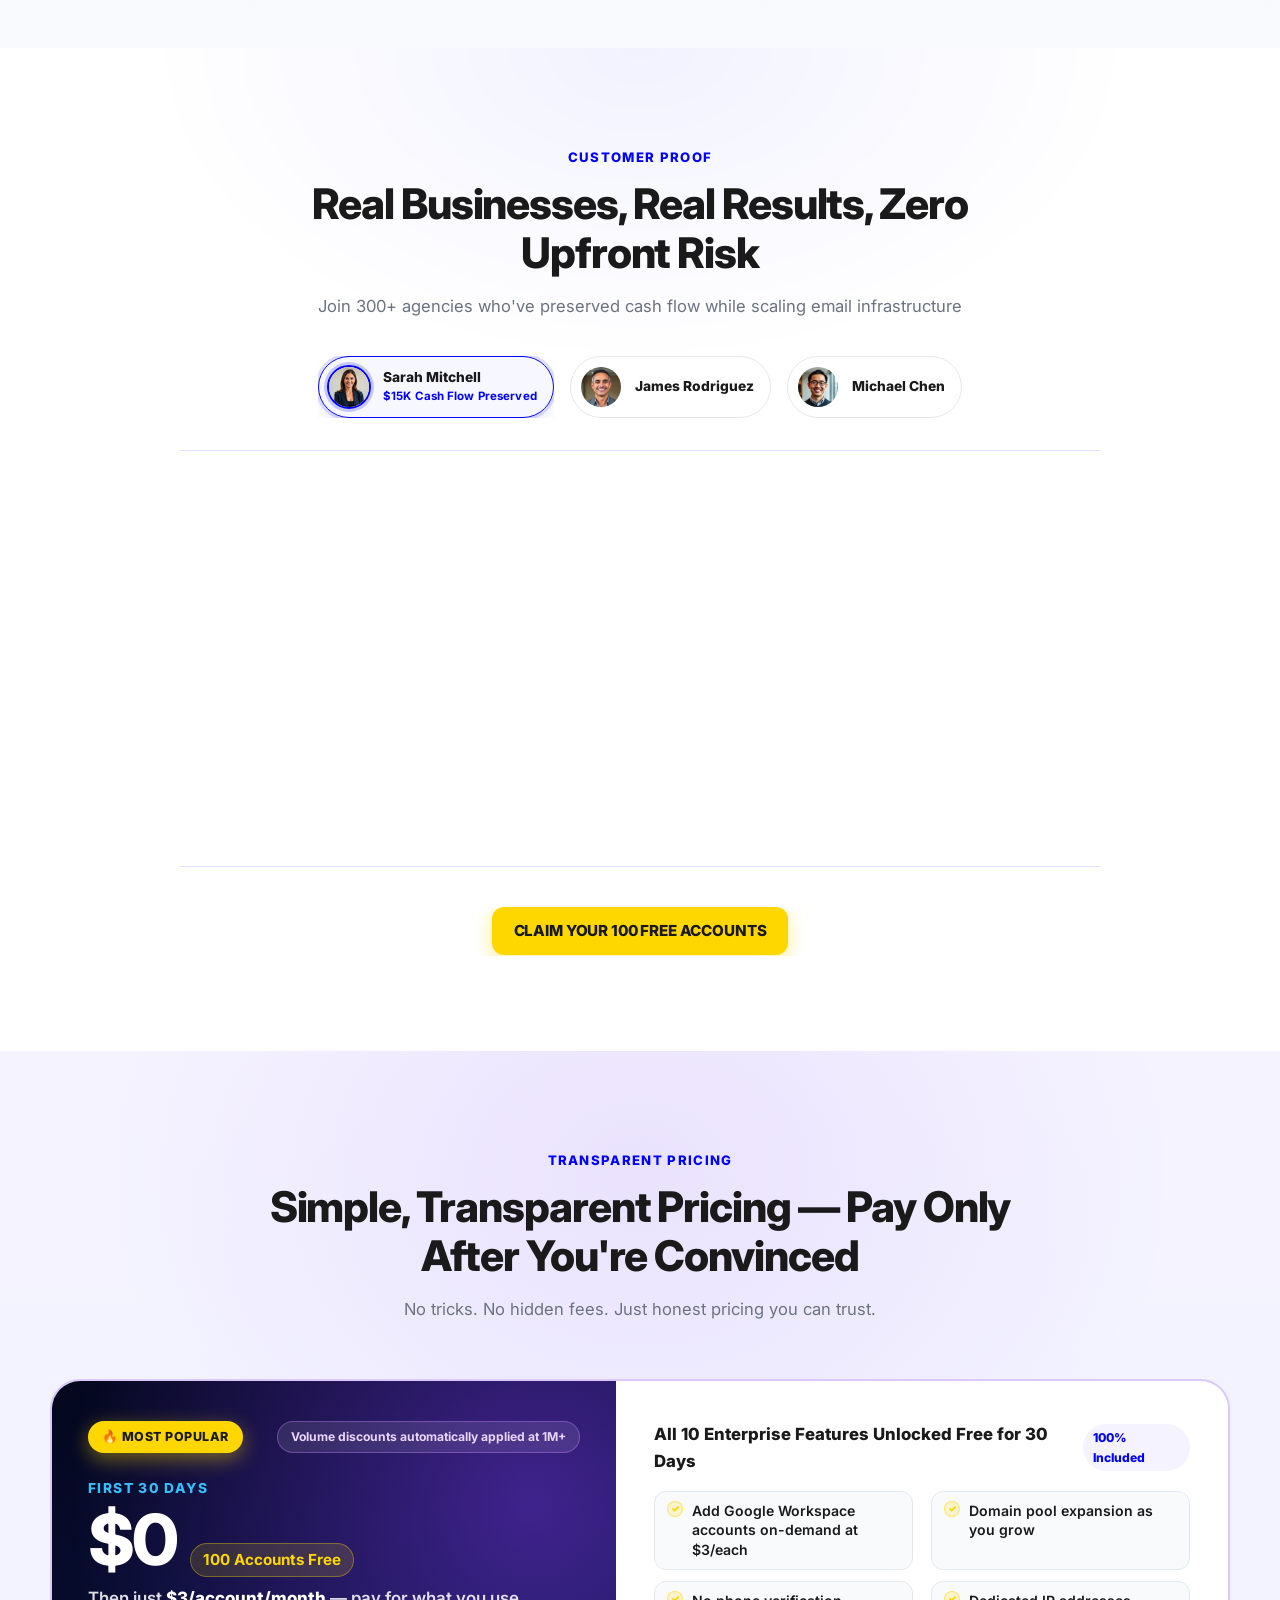
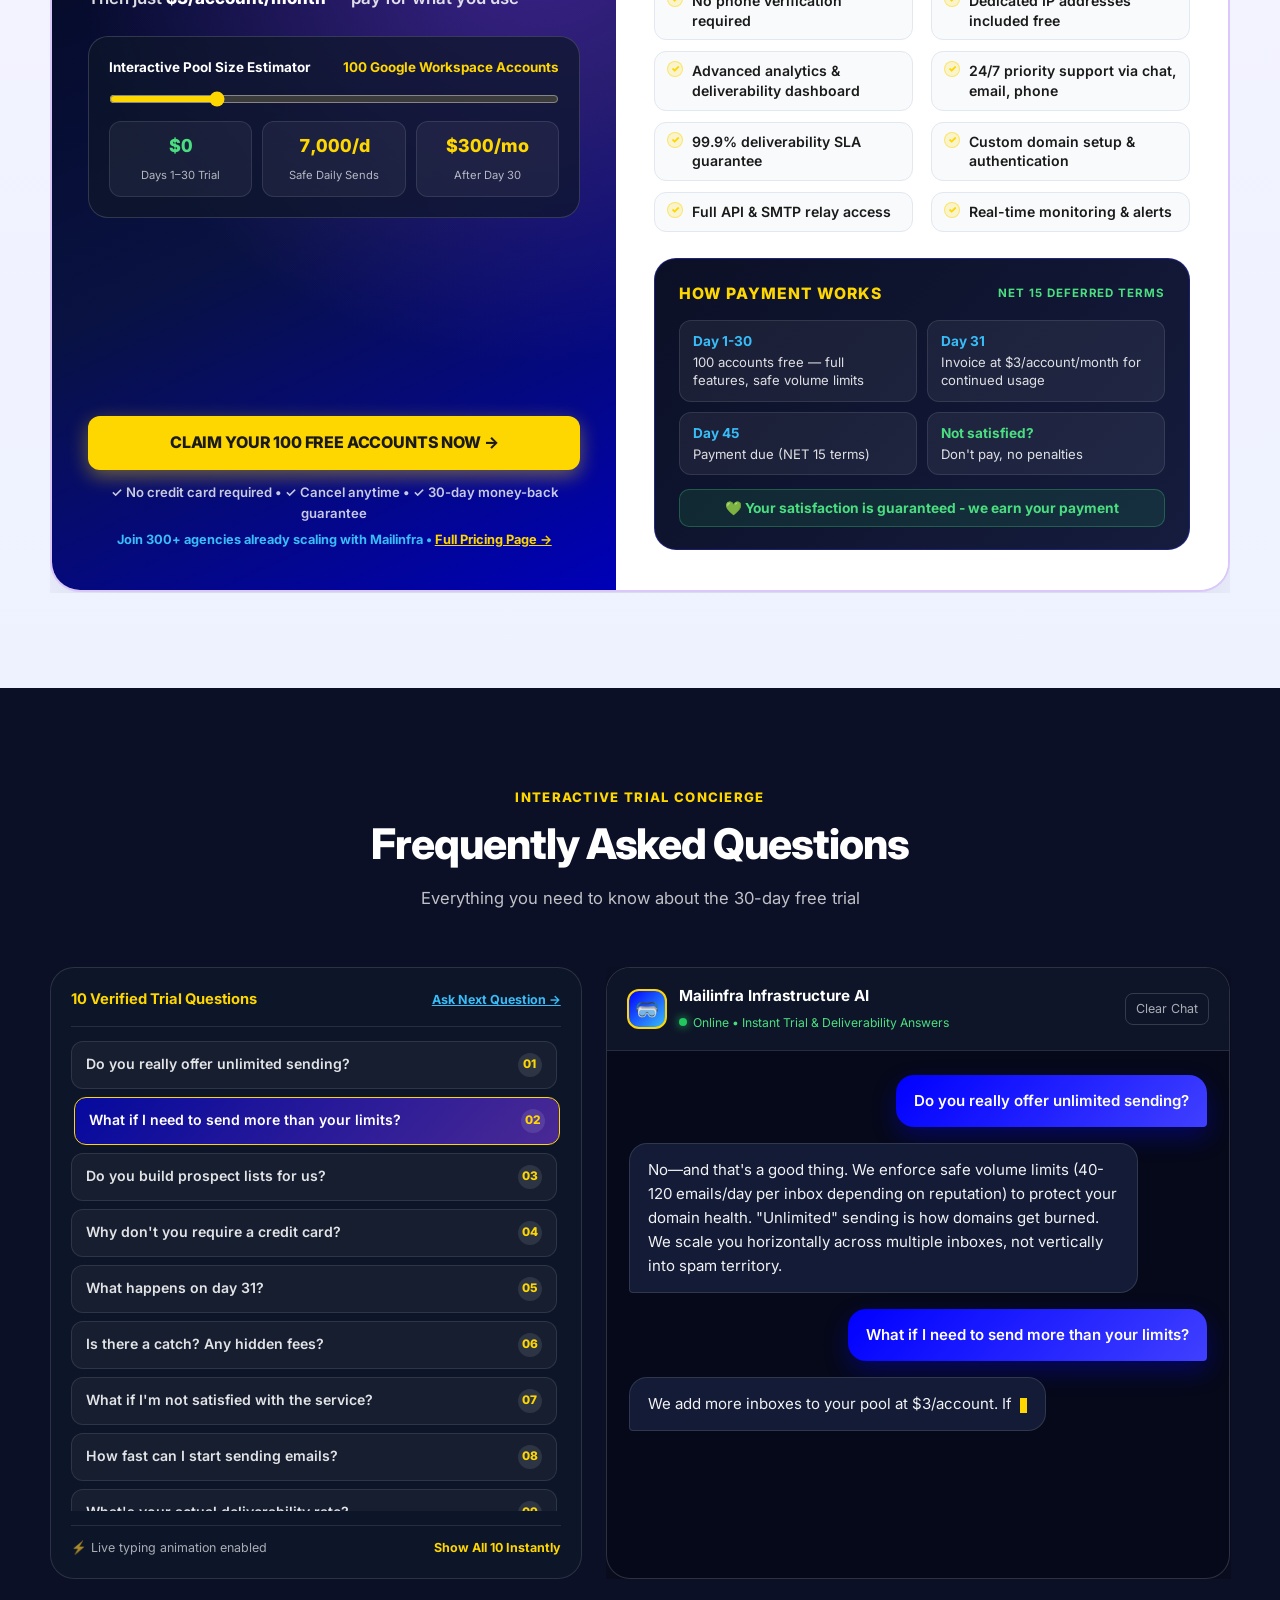
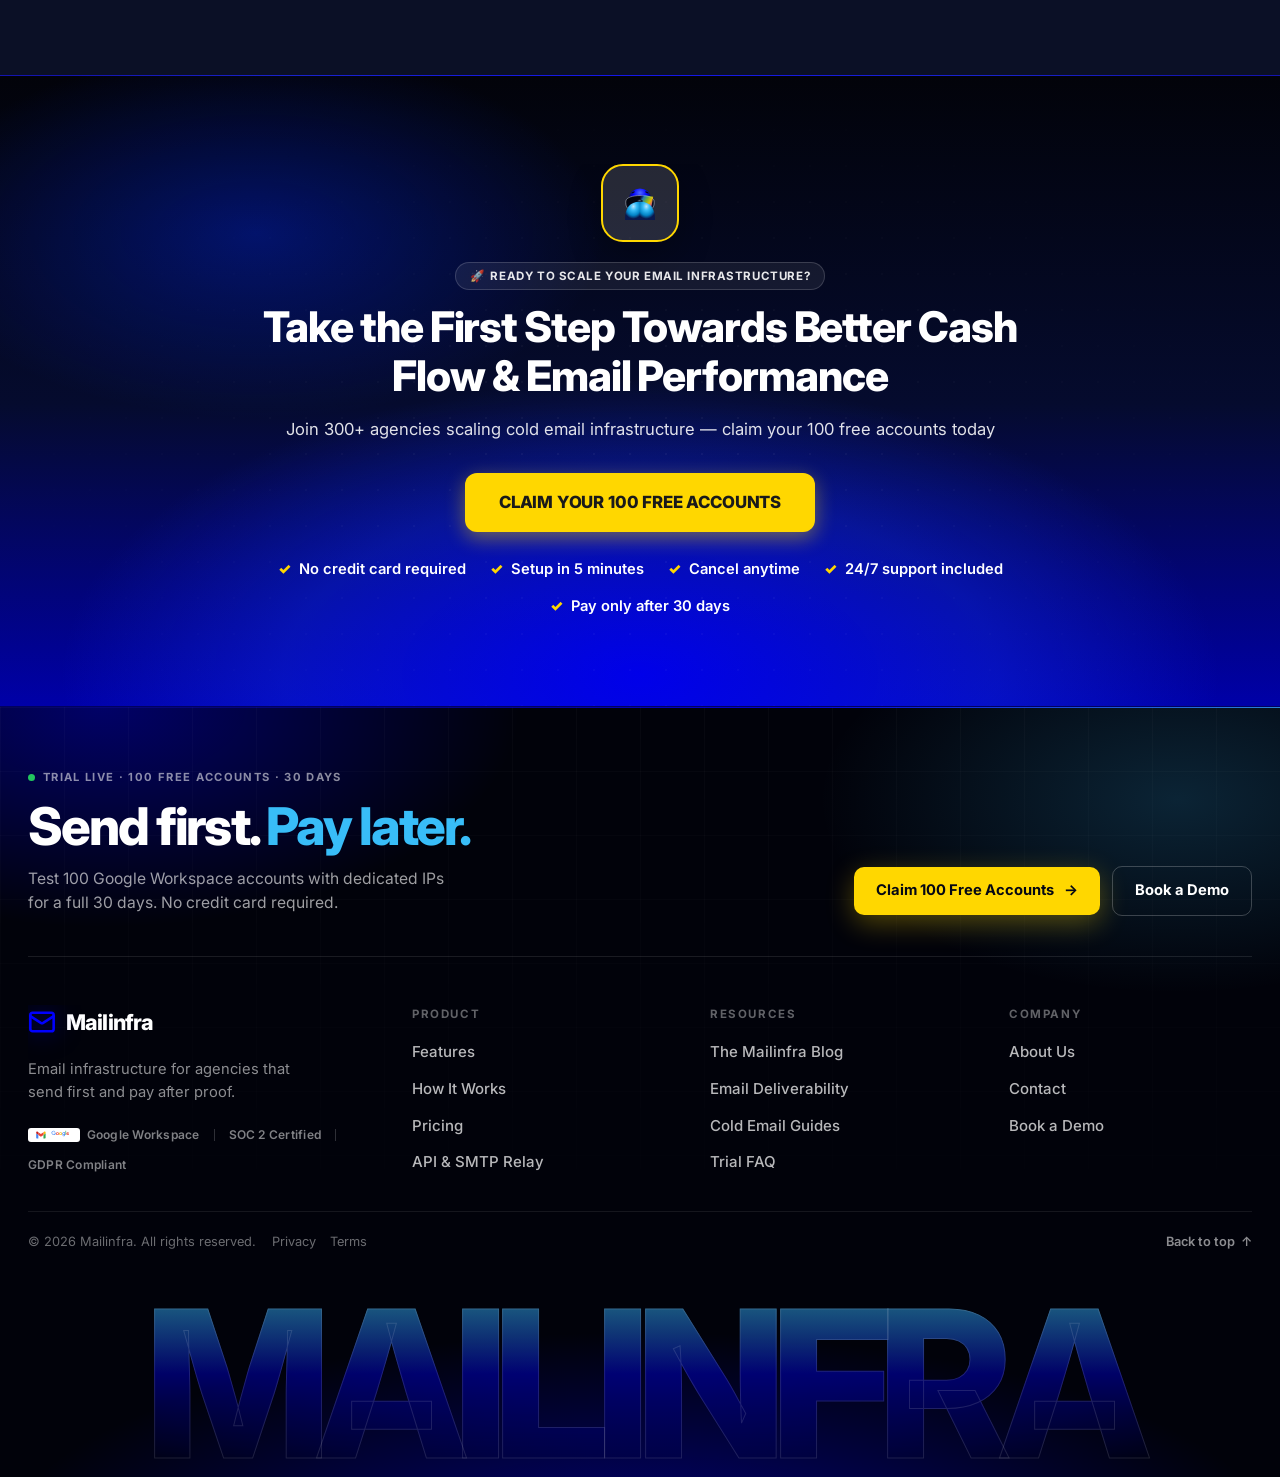
==== commit a08c98bb: "Fix mobile overflow on console, features, pricing, and footer. Contain wide panels and stack dense g" ====
--- a/index.html
+++ b/index.html
@@ -2430,7 +2430,13 @@
       .console-grid,
       .faq-chat-layout,
       .pricing-command-deck {
-        grid-template-columns: 1fr;
+        grid-template-columns: minmax(0, 1fr);
+      }
+      .console-shell,
+      .console-grid,
+      .console-panel {
+        min-width: 0;
+        max-width: 100%;
       }
       .trust-stats-grid,
       .guarantee-grid {
@@ -2703,6 +2709,34 @@
       .hiw-status-bar {
         display: none !important;
       }
+      .feature-tile.featured {
+        display: flex;
+        flex-direction: column;
+        grid-template-columns: none;
+        gap: 12px;
+        align-items: stretch;
+        padding: 16px;
+        min-width: 0;
+        max-width: 100%;
+        box-sizing: border-box;
+      }
+      .feature-tile.featured > div {
+        min-width: 0;
+        width: 100%;
+      }
+      .feature-tile.featured h3 {
+        font-size: 1.15rem;
+        margin-bottom: 6px;
+      }
+      .feature-tile.featured p {
+        font-size: 0.88rem;
+        line-height: 1.45;
+      }
+      .feature-top-row {
+        flex-wrap: wrap;
+        gap: 8px;
+        margin-bottom: 10px;
+      }
       .feature-tile[style*="grid-template-columns"] {
         display: block !important;
       }
@@ -2768,13 +2802,92 @@
       }
       .pricing-command-deck {
         border-radius: 18px;
+        max-width: 100%;
+        min-width: 0;
+        grid-template-columns: minmax(0, 1fr);
+        overflow: hidden;
       }
       .pricing-left-flagship,
       .pricing-right-specs {
-        padding: 24px 18px;
+        padding: 20px 14px;
+        min-width: 0;
+        max-width: 100%;
+        box-sizing: border-box;
+        overflow: hidden;
+      }
+      .pricing-left-flagship {
+        width: 100%;
+      }
+      .pricing-badge-row {
+        gap: 8px;
+        margin-bottom: 16px;
+      }
+      .pricing-discount-pill {
+        font-size: 0.7rem;
+        padding: 5px 10px;
+        white-space: normal;
+        line-height: 1.3;
       }
       .pricing-zero {
-        font-size: 3rem;
+        font-size: 2.75rem;
+      }
+      .pricing-price-row {
+        flex-wrap: wrap;
+        gap: 8px 12px;
+        align-items: center;
+      }
+      .pricing-ongoing {
+        font-size: 0.92rem;
+        line-height: 1.4;
+        word-break: break-word;
+        overflow-wrap: anywhere;
+        margin-bottom: 16px;
+      }
+      .pricing-estimator-card {
+        padding: 14px;
+        margin-bottom: 18px;
+        max-width: 100%;
+        box-sizing: border-box;
+      }
+      .pricing-estimator-header {
+        flex-direction: column;
+        align-items: flex-start;
+        gap: 4px;
+        font-size: 0.78rem;
+      }
+      .pricing-estimator-header span {
+        word-break: break-word;
+      }
+      .pricing-estimator-stats {
+        grid-template-columns: 1fr;
+        gap: 8px;
+      }
+      .pricing-est-tile {
+        display: flex;
+        align-items: baseline;
+        justify-content: space-between;
+        gap: 8px;
+        text-align: left;
+        padding: 10px 12px;
+      }
+      .pricing-est-tile strong {
+        font-size: 1rem;
+      }
+      .pricing-est-tile span {
+        font-size: 0.7rem;
+        text-align: right;
+        max-width: 55%;
+      }
+      .pricing-left-flagship .btn {
+        font-size: 0.82rem !important;
+        min-height: 48px !important;
+        padding-inline: 12px;
+        white-space: normal;
+        line-height: 1.25;
+      }
+      .pricing-left-flagship p {
+        word-break: break-word;
+        overflow-wrap: anywhere;
       }
 
       .faq-chat-layout {
@@ -2845,15 +2958,29 @@
         font-size: 0.78rem;
         border-radius: 999px;
       }
+      /* Sticky clearance lives in the dark footer — not white body padding */
+      html {
+        background-color: #01020A;
+      }
       body {
-        padding-bottom: 72px;
+        padding-bottom: 0;
+      }
+      .cf-footer {
+        padding-bottom: calc(76px + env(safe-area-inset-bottom, 0px));
+        margin-bottom: 0;
       }
 
       /* Footer wordmark eats huge scroll — shrink hard */
       .cf-wordmark {
-        font-size: clamp(2.4rem, 18vw, 4.5rem);
-        margin-top: 12px;
-        opacity: 0.28;
+        font-size: clamp(2rem, 14vw, 3.25rem);
+        margin-top: 4px;
+        margin-bottom: 0;
+        padding-bottom: 0;
+        line-height: 0.7;
+        opacity: 0.22;
+        max-width: 100%;
+        overflow: hidden;
+        transform: none !important;
       }
 
       .console-shell,
@@ -2864,6 +2991,118 @@
         padding: 14px 16px;
         font-size: 0.92rem;
         margin-top: 16px;
+      }
+
+      /* Dashboard console — fit viewport, no side overflow */
+      #dashboard-showcase .container {
+        padding-inline: 16px;
+        max-width: 100%;
+      }
+      .console-shell {
+        padding: 14px;
+        border-radius: 18px;
+        max-width: 100%;
+        box-sizing: border-box;
+        overflow: hidden;
+      }
+      .console-toolbar {
+        flex-direction: column;
+        align-items: stretch;
+        gap: 10px;
+        margin-bottom: 14px;
+        padding-bottom: 12px;
+      }
+      .console-dots {
+        flex-wrap: wrap;
+      }
+      .console-dots strong {
+        flex: 1 1 100%;
+        margin-left: 0 !important;
+        margin-top: 6px;
+        font-size: 0.75rem !important;
+        line-height: 1.3;
+        white-space: normal;
+      }
+      .console-tabs {
+        display: grid;
+        grid-template-columns: 1fr;
+        gap: 6px;
+      }
+      .console-tab {
+        width: 100%;
+        text-align: left;
+        padding: 8px 12px;
+        font-size: 0.78rem;
+      }
+      .console-grid {
+        grid-template-columns: minmax(0, 1fr);
+        gap: 12px;
+        width: 100%;
+      }
+      .console-panel {
+        width: 100%;
+        max-width: 100%;
+        min-width: 0;
+        box-sizing: border-box;
+        padding: 14px;
+        overflow: hidden;
+      }
+      .console-panel > div[style*="font-weight:800"],
+      #console-view-title {
+        font-size: 1rem !important;
+        line-height: 1.25;
+        word-break: break-word;
+      }
+      #console-view-desc {
+        font-size: 0.82rem !important;
+        line-height: 1.4;
+        word-break: break-word;
+        overflow-wrap: anywhere;
+      }
+      .scaler-control {
+        margin-top: 12px;
+        padding: 12px;
+        max-width: 100%;
+        box-sizing: border-box;
+      }
+      .scaler-control label {
+        flex-direction: column;
+        align-items: flex-start;
+        gap: 4px;
+        font-size: 0.78rem;
+      }
+      .scaler-control label span:last-child {
+        font-size: 0.74rem;
+        word-break: break-word;
+      }
+      .scaler-readout {
+        grid-template-columns: 1fr;
+        gap: 8px;
+      }
+      .scaler-box {
+        padding: 10px;
+        text-align: left;
+        display: flex;
+        align-items: baseline;
+        justify-content: space-between;
+        gap: 8px;
+      }
+      .scaler-box strong {
+        font-size: 1.05rem;
+      }
+      .scaler-box span {
+        font-size: 0.7rem;
+        text-align: right;
+        max-width: 55%;
+      }
+      .console-panel [style*="display:flex;justify-content:space-between"] {
+        flex-wrap: wrap;
+        gap: 4px 10px;
+      }
+      .console-panel [style*="display:flex;justify-content:space-between"] span,
+      .console-panel [style*="display:flex;justify-content:space-between"] strong {
+        font-size: 0.8rem !important;
+        word-break: break-word;
       }
     }
 
@@ -3248,7 +3487,11 @@
       .cf-col ul { gap: 8px; }
       .cf-col a { font-size: 0.86rem; }
       .cf-bottom { flex-direction: column; align-items: flex-start; padding-top: 14px; gap: 8px; }
-      .cf-wordmark { margin-top: 8px; line-height: 0.75; }
+      .cf-wordmark {
+        margin-top: 4px;
+        line-height: 0.7;
+        font-size: clamp(2rem, 14vw, 3.25rem);
+      }
     }
 </style>
 </head>
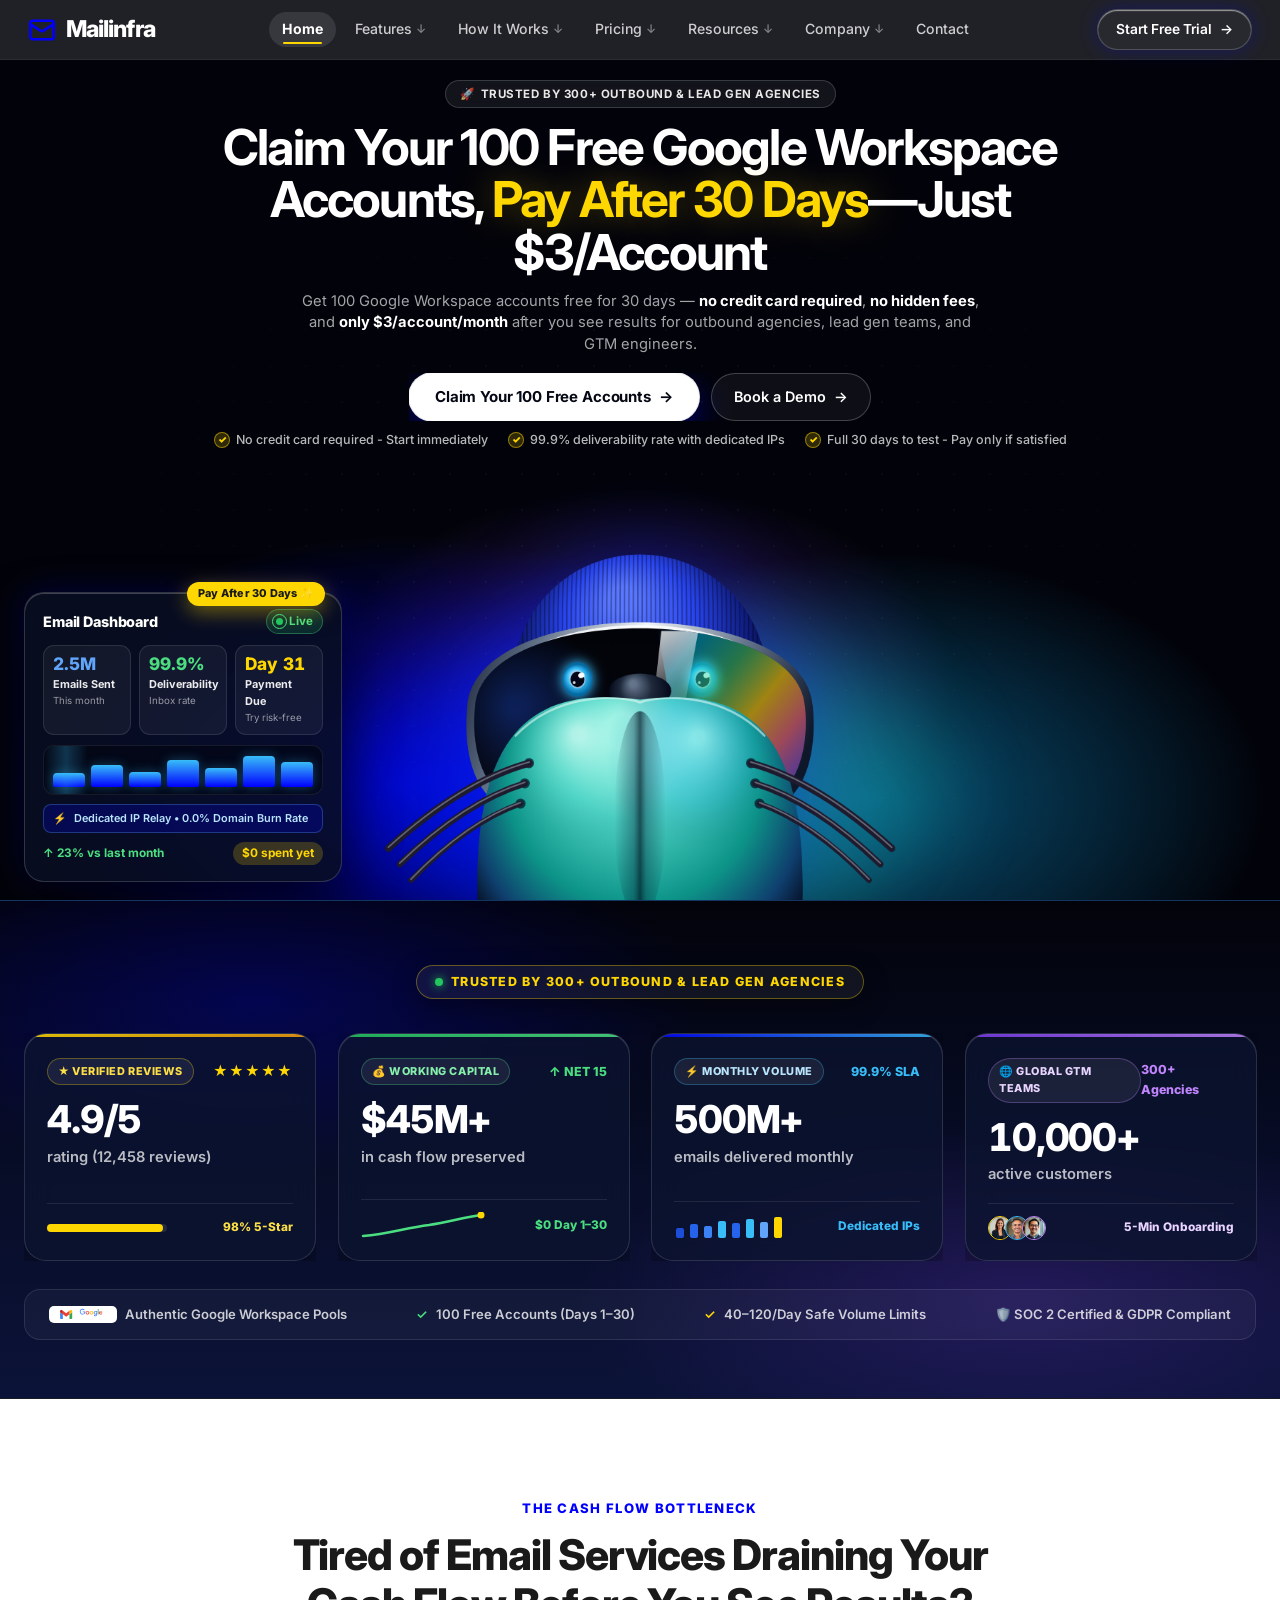
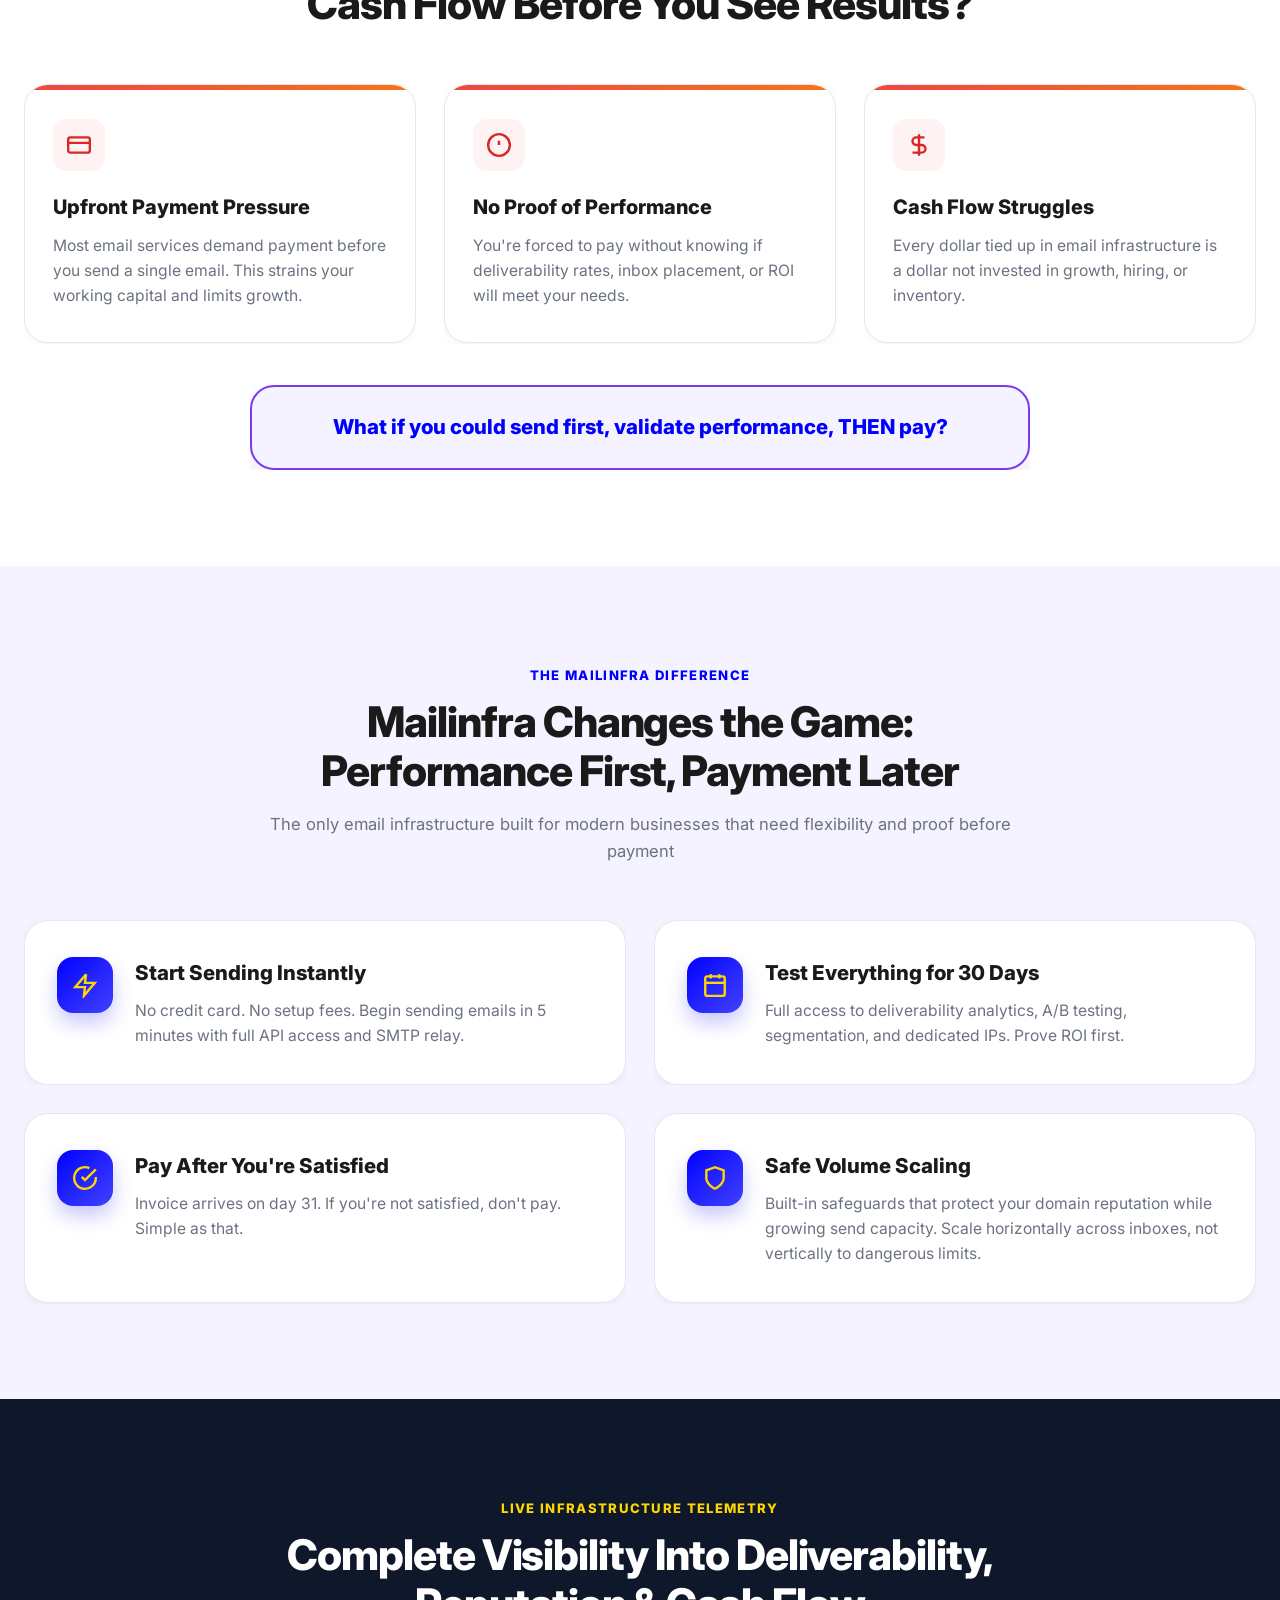
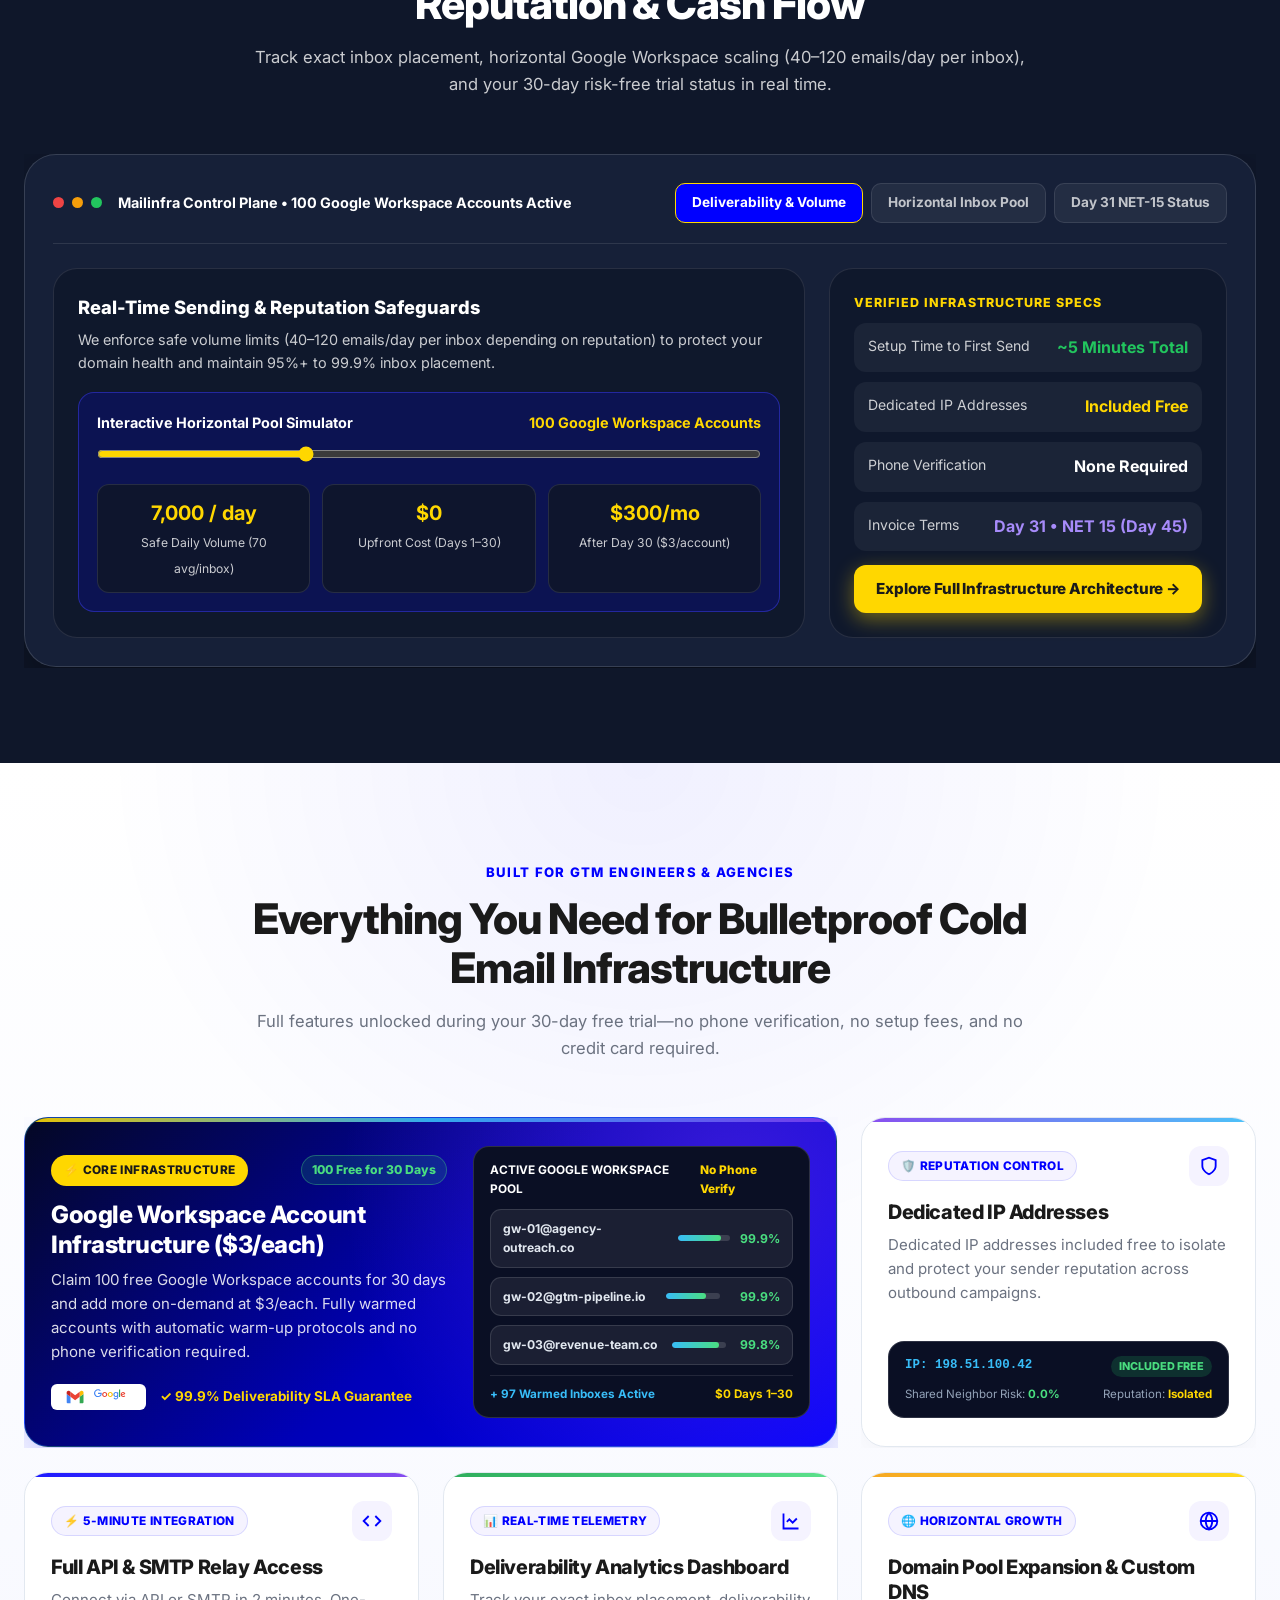
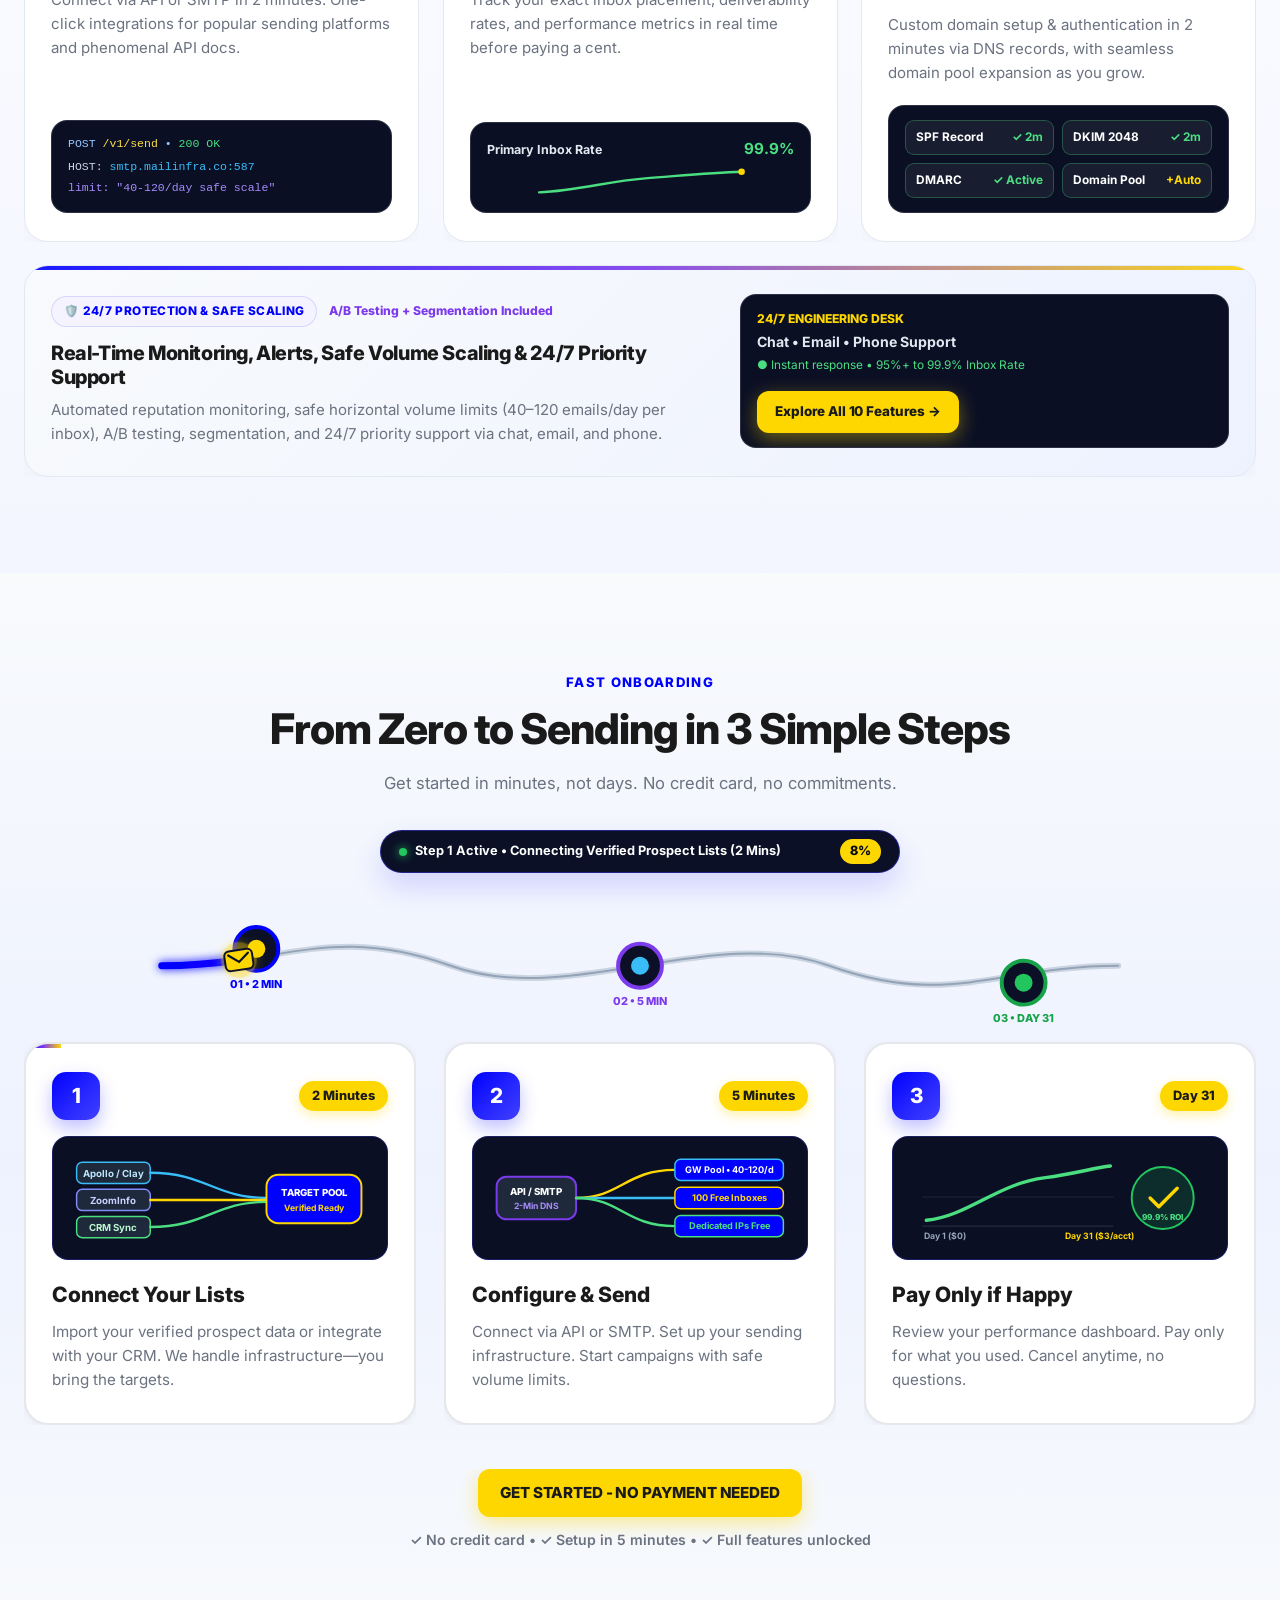
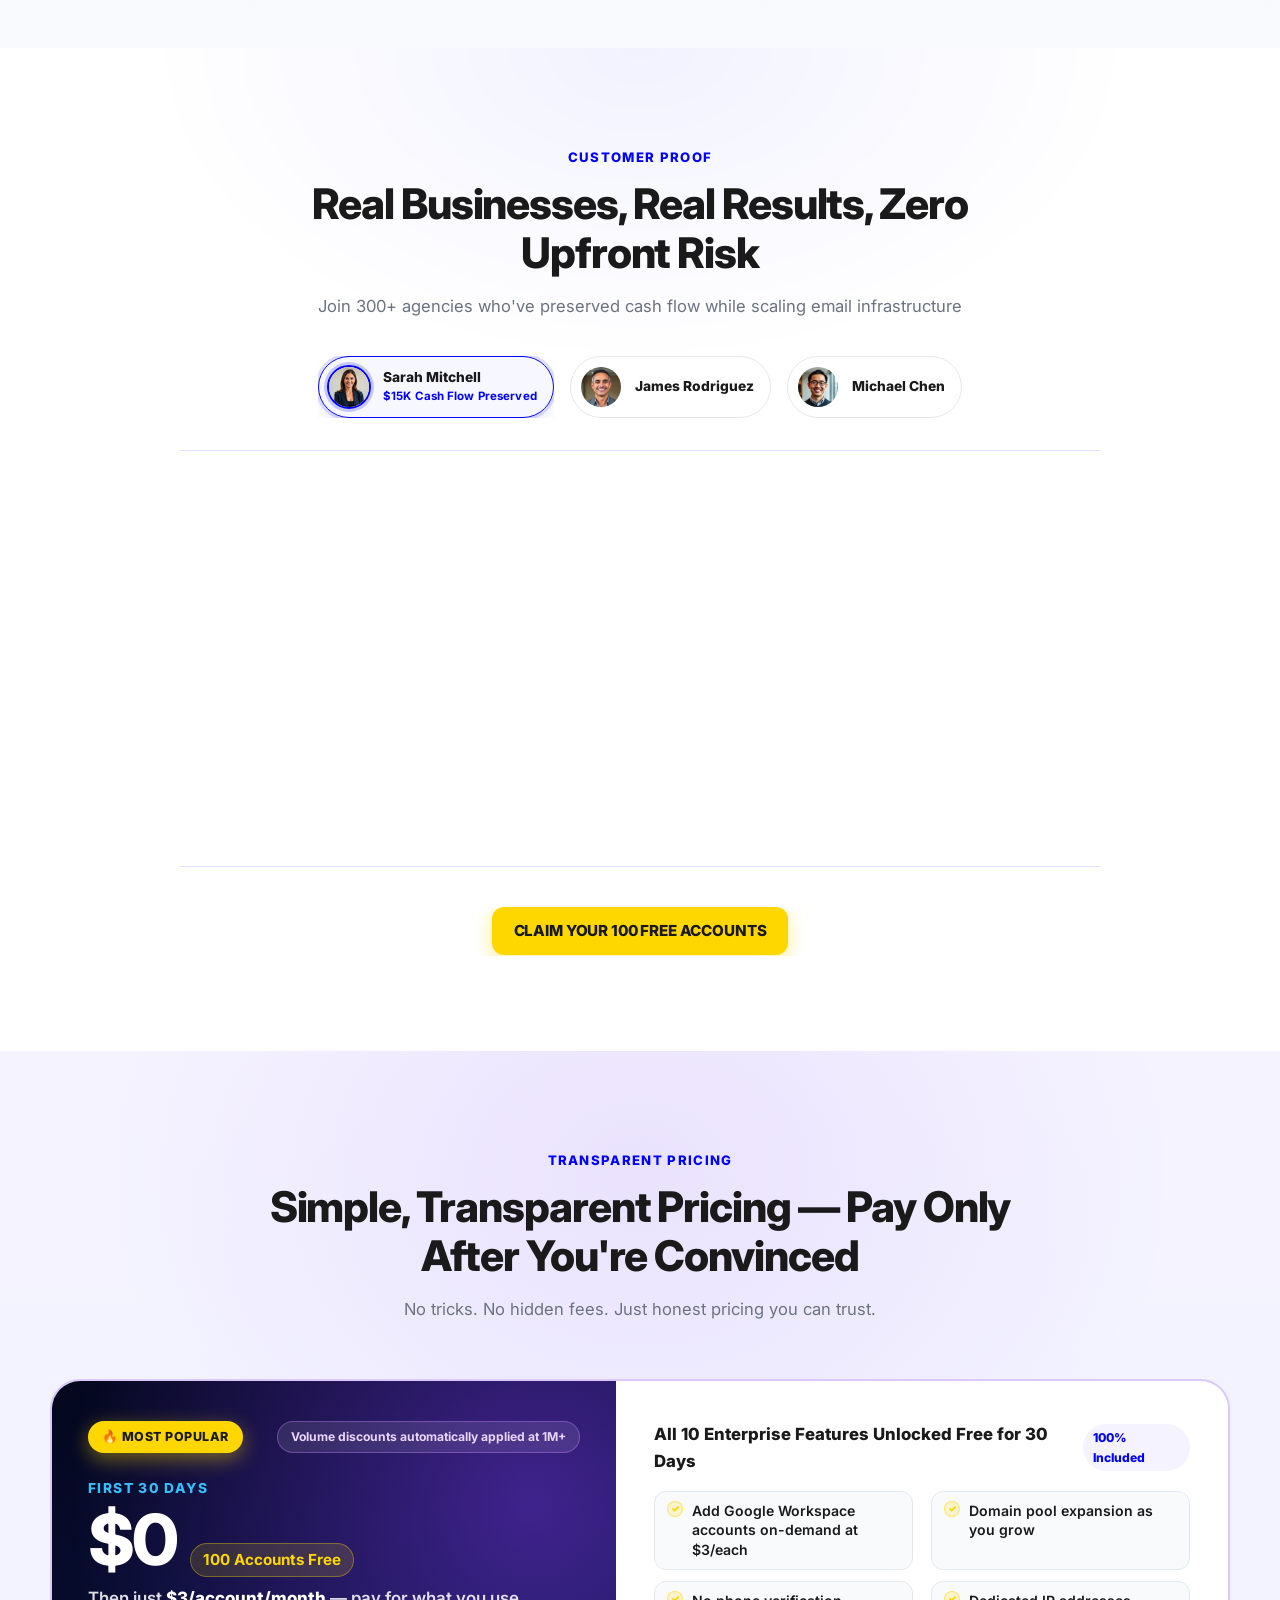
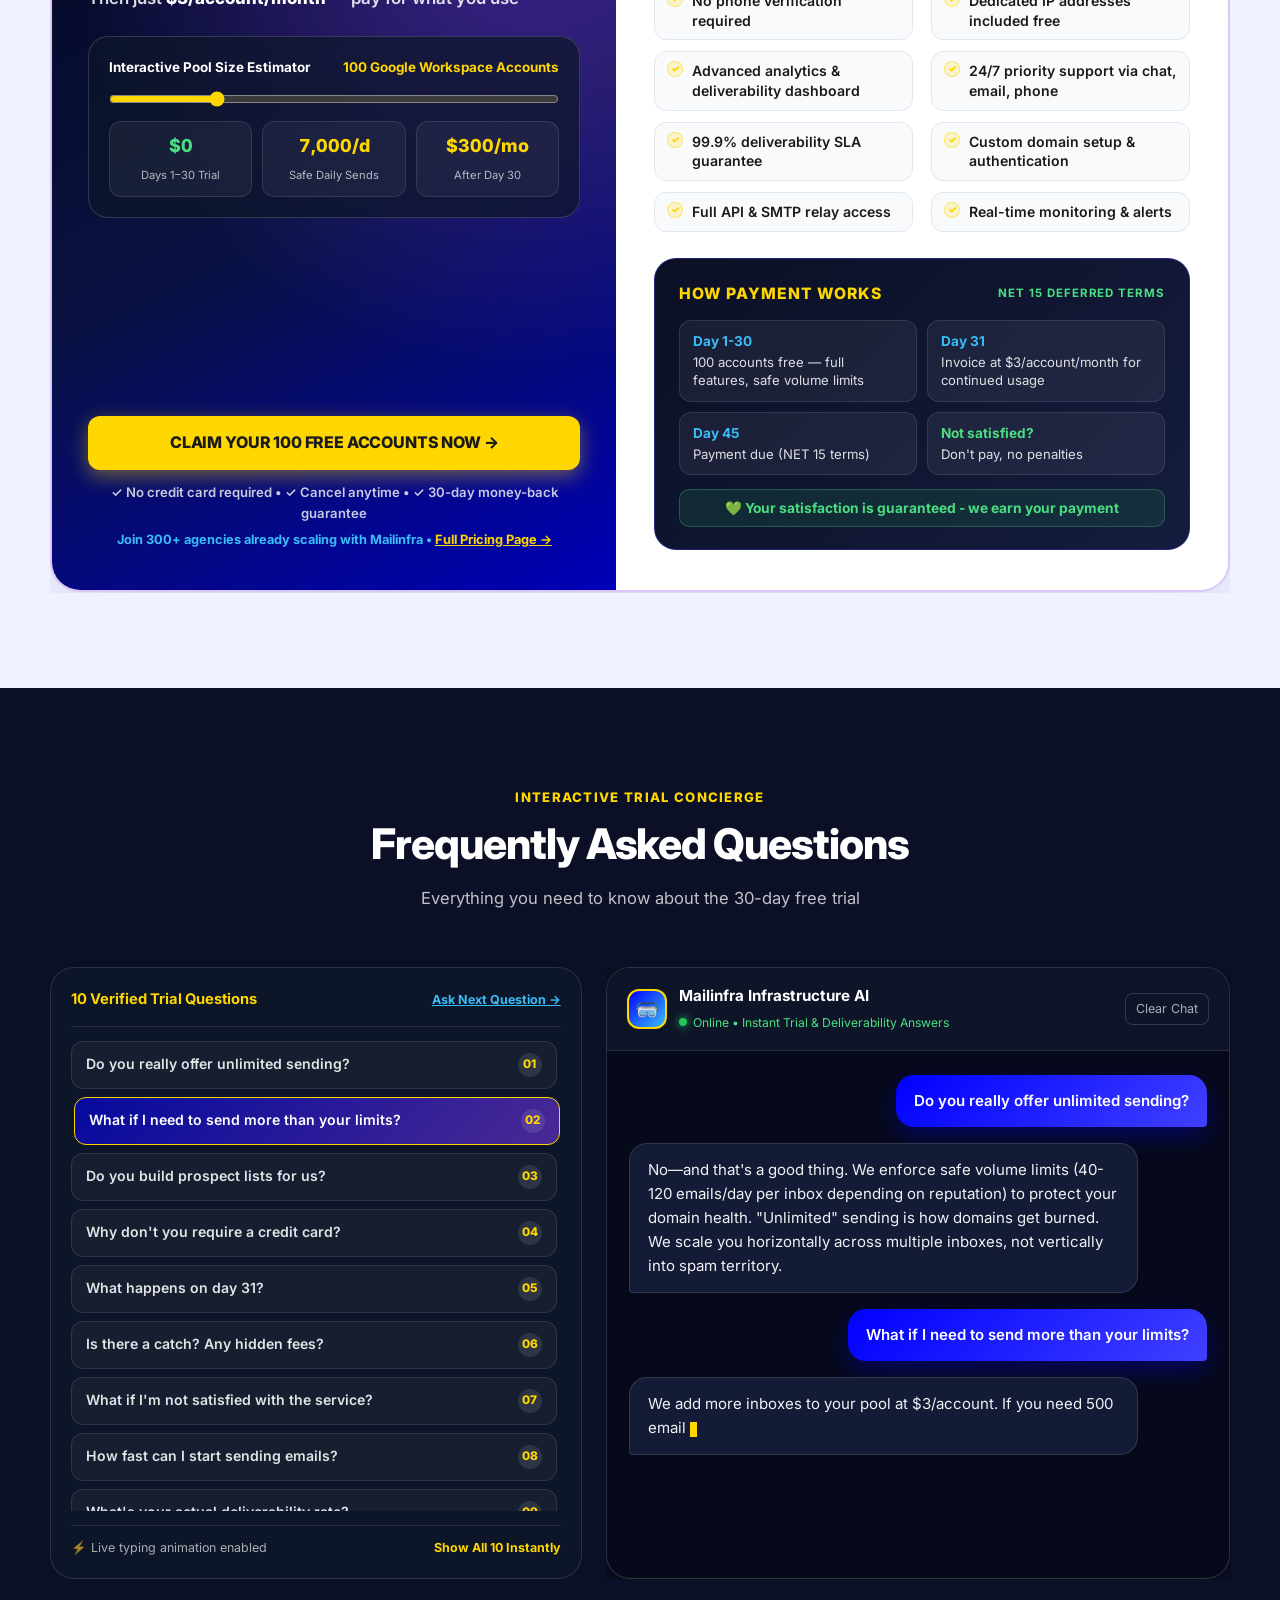
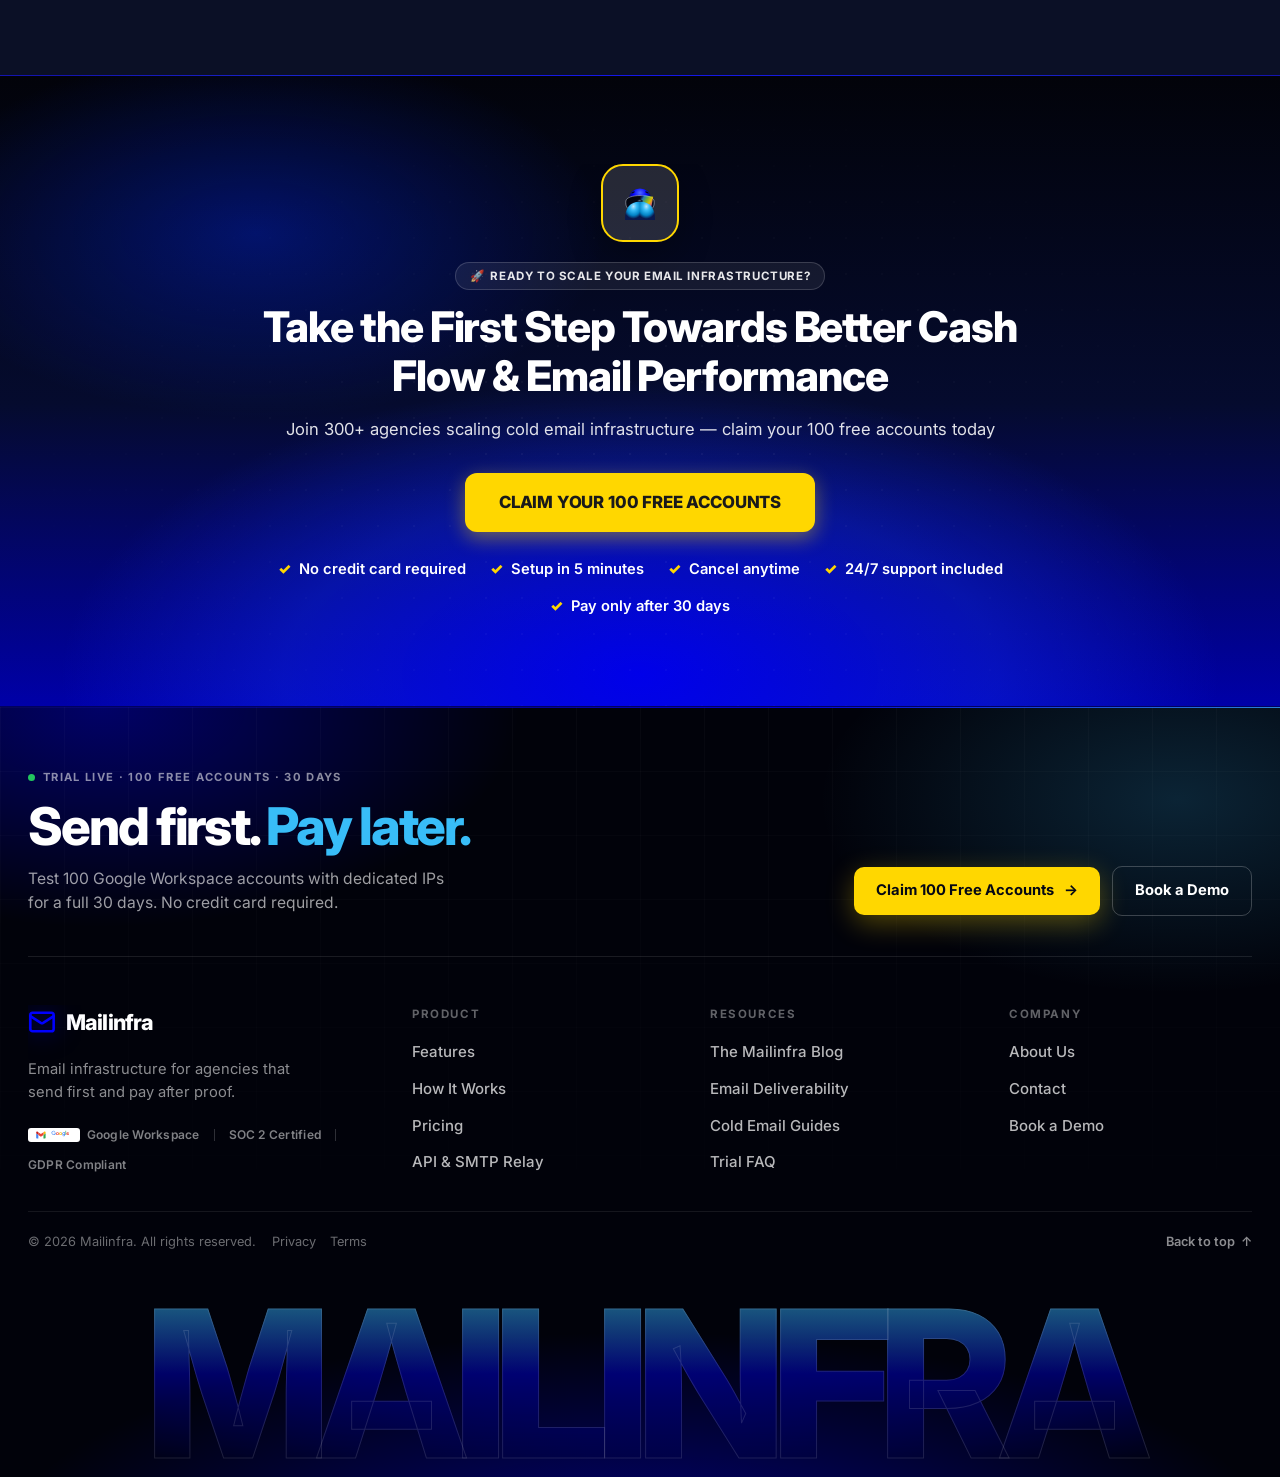
==== commit 3d85d862: "Align mobile Menu button flush right in the header. Hide the empty trial actions slot on small scree" ====
--- a/index.html
+++ b/index.html
@@ -2458,10 +2458,16 @@
     @media (max-width: 768px) {
       .menu-toggle {
         display: inline-flex;
+        align-items: center;
+        justify-content: center;
+        margin: 0;
+        flex-shrink: 0;
+        min-height: 40px;
+        padding: 8px 12px;
       }
       .site-menu {
         position: fixed;
-        top: 68px;
+        top: 56px;
         left: 12px;
         right: 12px;
         background: #070B22;
@@ -2473,28 +2479,34 @@
         align-items: stretch;
         display: none;
         z-index: 1002;
-        max-height: calc(100dvh - 84px);
+        max-height: calc(100dvh - 72px);
         overflow-y: auto;
       }
       .site-menu.is-open {
         display: flex;
       }
-      .header-inner {
-        padding: 0 16px;
-      }
       .container {
         padding-inline: 16px;
       }
 
-      /* Header: logo + menu only — trial lives in sticky bar */
-      .btn-header-pill {
-        display: none;
+      /* Header: logo left, menu flush right — hide empty trial slot */
+      .btn-header-pill,
+      .header-actions {
+        display: none !important;
       }
       .site-header {
         height: 56px;
       }
       .header-inner {
         height: 56px;
+        padding: 0 16px;
+        align-items: center;
+        justify-content: space-between;
+        gap: 12px;
+      }
+      .site-nav {
+        margin-left: auto;
+        align-items: center;
       }
 
       /* Hero: content-first, short fold */
